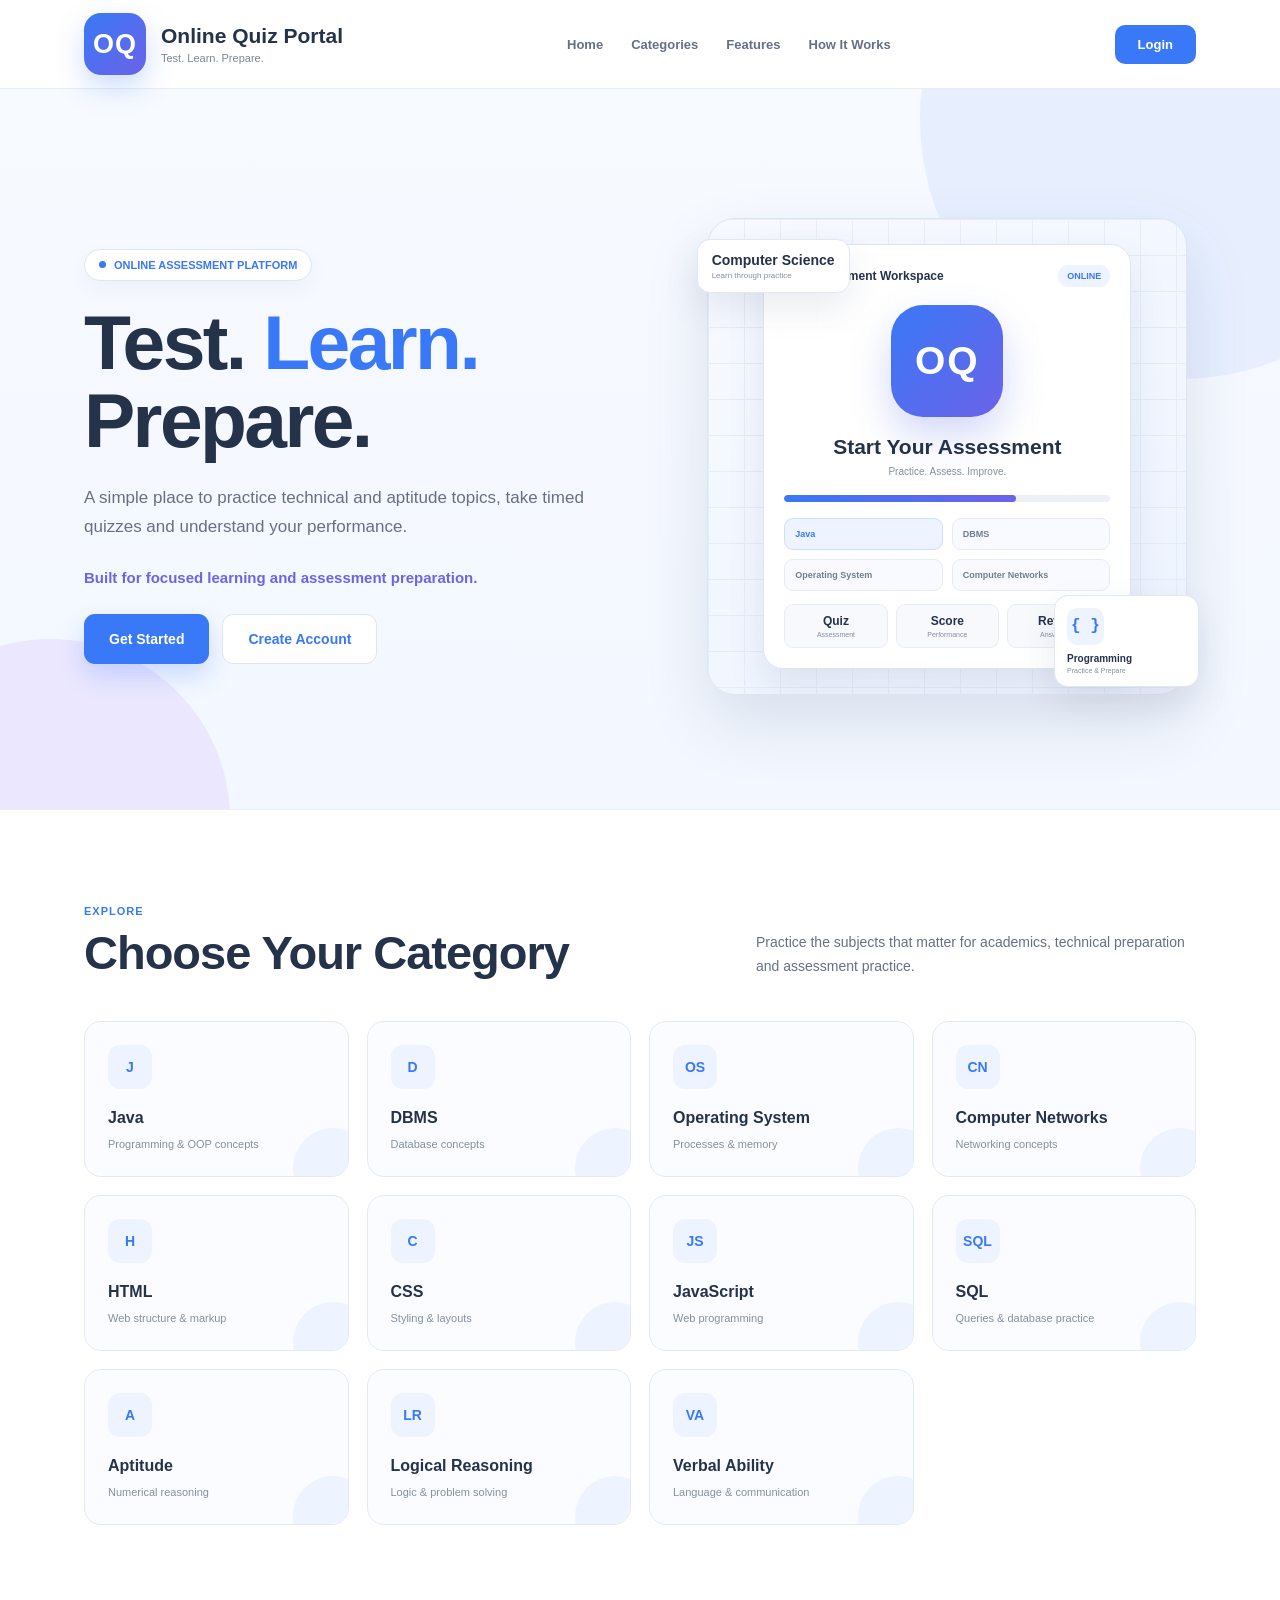
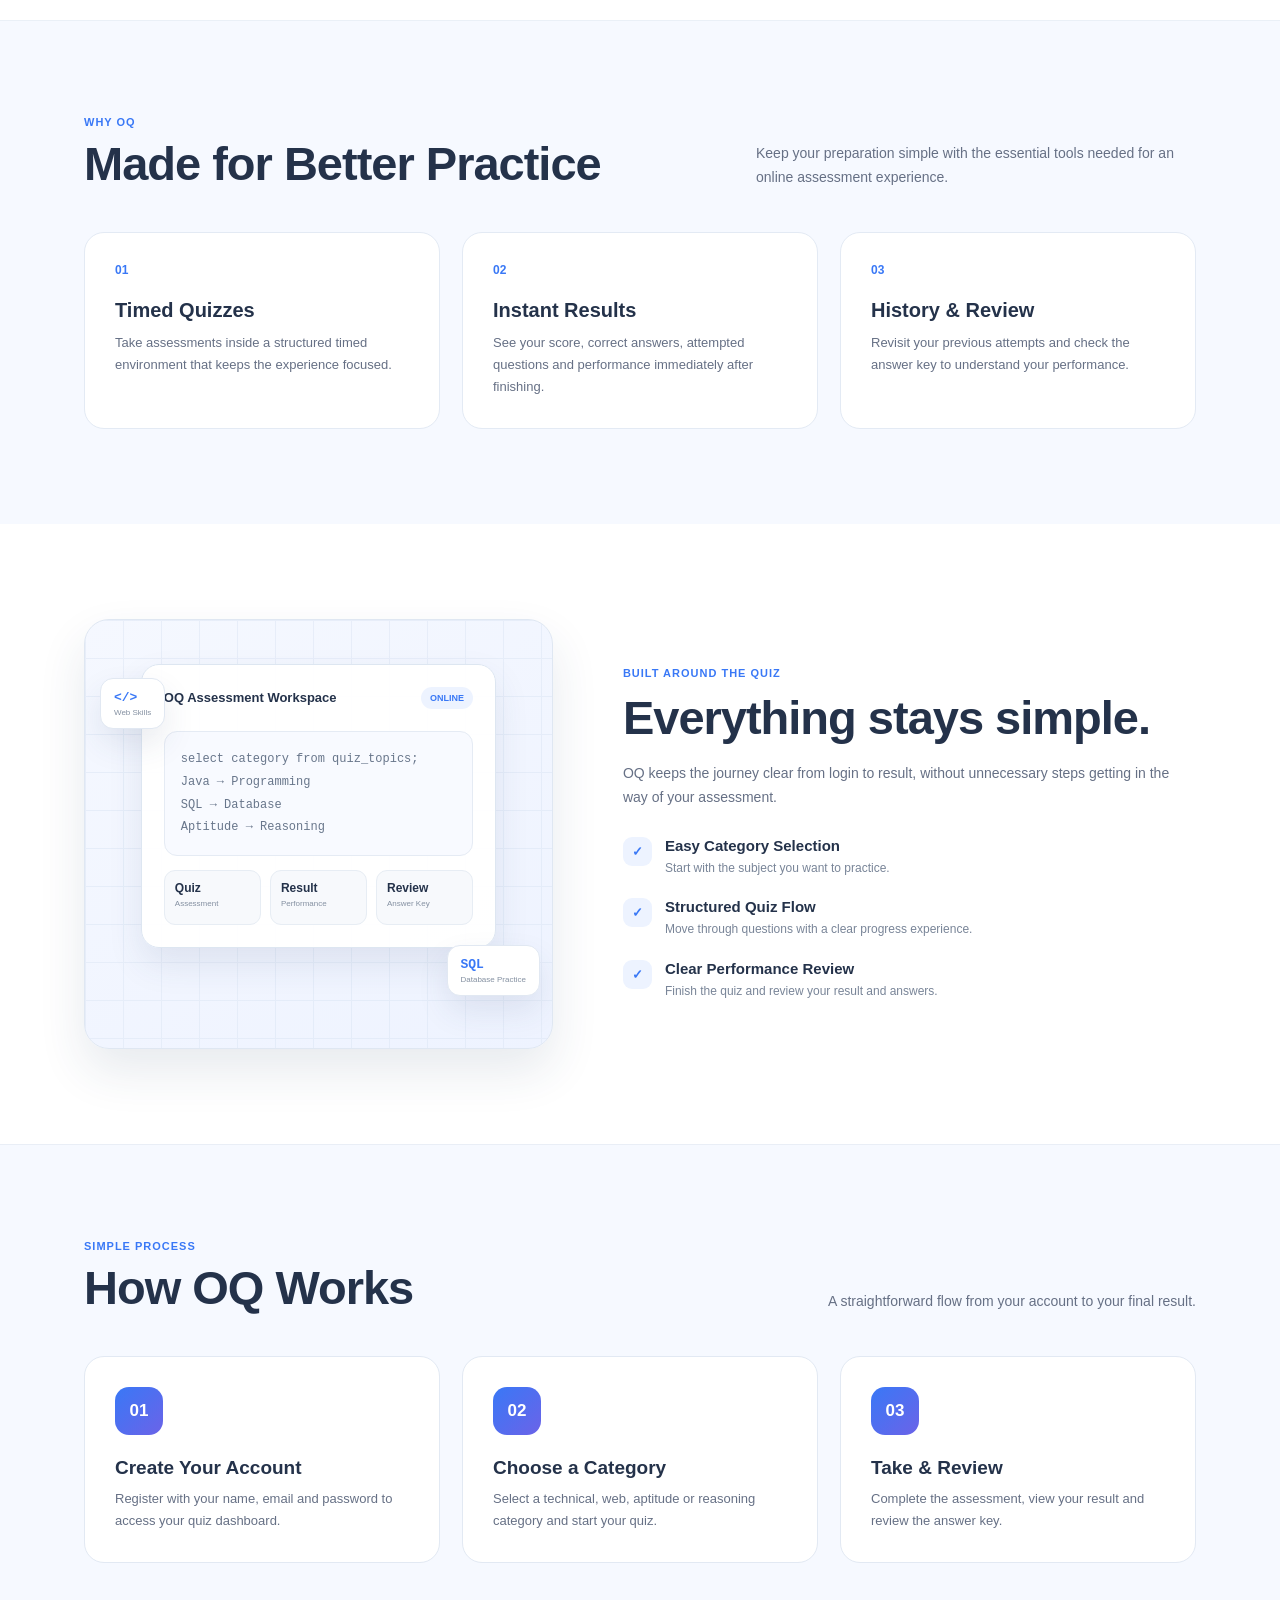
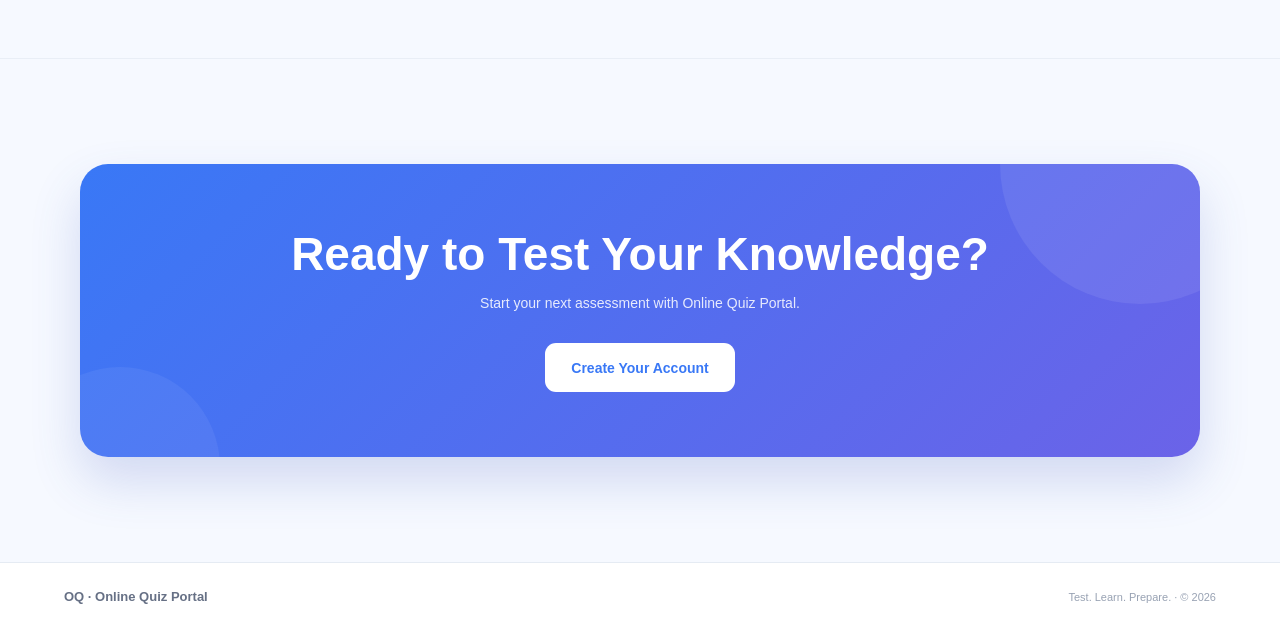
==== frontend/index.html @ 175f4c59 "Initial commit - Online Quiz Portal" ====
<!DOCTYPE html>
<html lang="en">

<head>

    <meta charset="UTF-8">

    <meta name="viewport"
          content="width=device-width, initial-scale=1.0">

    <title>Online Quiz Portal</title>

    <style>

        * {
            margin: 0;
            padding: 0;
            box-sizing: border-box;
        }

        html {
            scroll-behavior: smooth;
        }

        body {
            font-family: Arial, Helvetica, sans-serif;
            background: #f6f9ff;
            color: #24324a;
            overflow-x: hidden;
        }

        a {
            text-decoration: none;
        }


        /* =====================================
           HEADER
        ===================================== */

        header {
            position: sticky;
            top: 0;
            z-index: 1000;

            width: 100%;

            background: rgba(255, 255, 255, 0.94);

            border-bottom: 1px solid #e6edf5;

            backdrop-filter: blur(14px);
        }

        .header-inner {
            max-width: 1240px;

            margin: auto;

            min-height: 88px;

            padding: 0 5%;

            display: flex;
            align-items: center;
            justify-content: space-between;

            gap: 25px;
        }

        .brand {
            display: flex;
            align-items: center;

            gap: 15px;
        }

        /* BIGGER OQ LOGO */

        .logo {
            width: 62px;
            height: 62px;

            border-radius: 17px;

            display: flex;
            align-items: center;
            justify-content: center;

            background:
                linear-gradient(
                    135deg,
                    #3978f6,
                    #6b63e8
                );

            color: #ffffff;

            font-size: 27px;
            font-weight: 900;

            letter-spacing: 1px;

            box-shadow:
                0 12px 28px rgba(57, 120, 246, 0.25);
        }

        .brand-text h1 {
            font-size: 21px;
            font-weight: 800;

            color: #24324a;
        }

        .brand-text p {
            margin-top: 4px;

            font-size: 11px;

            color: #7c8797;
        }

        .nav {
            display: flex;
            align-items: center;

            gap: 28px;
        }

        .nav a {
            color: #667085;

            font-size: 13px;
            font-weight: 700;

            transition: 0.2s ease;
        }

        .nav a:hover {
            color: #3978f6;
        }

        .header-login {
            padding: 12px 23px;

            background: #3978f6;

            border-radius: 10px;

            color: white;

            font-size: 13px;
            font-weight: 700;

            transition: 0.25s ease;
        }

        .header-login:hover {
            transform: translateY(-2px);

            box-shadow:
                0 10px 22px rgba(57, 120, 246, 0.24);
        }


        /* =====================================
           HERO
        ===================================== */

        .hero-section {
            position: relative;

            min-height: 720px;

            overflow: hidden;

            background:
                linear-gradient(
                    180deg,
                    #f7faff 0%,
                    #f3f7ff 100%
                );
        }

        .hero-bg-circle {
            position: absolute;

            border-radius: 50%;

            pointer-events: none;
        }

        .circle-1 {
            width: 520px;
            height: 520px;

            top: -230px;
            right: -160px;

            background: #e7efff;
        }

        .circle-2 {
            width: 360px;
            height: 360px;

            bottom: -190px;
            left: -130px;

            background: #ebe7ff;
        }

        .hero {
            position: relative;

            max-width: 1240px;

            min-height: 720px;

            margin: auto;

            padding: 85px 5% 70px;

            display: grid;

            grid-template-columns: 1.05fr 0.95fr;

            align-items: center;

            gap: 65px;
        }

        .hero-content {
            animation: heroEnter 0.75s ease;
        }

        @keyframes heroEnter {

            from {
                opacity: 0;
                transform: translateY(20px);
            }

            to {
                opacity: 1;
                transform: translateY(0);
            }

        }

        .hero-badge {
            display: inline-flex;

            align-items: center;

            gap: 8px;

            padding: 9px 14px;

            background: white;

            border: 1px solid #dfe7f2;

            border-radius: 30px;

            color: #3978f6;

            font-size: 11px;
            font-weight: 800;

            box-shadow:
                0 8px 20px rgba(50, 78, 118, 0.05);

            margin-bottom: 22px;
        }

        .hero-badge-dot {
            width: 7px;
            height: 7px;

            border-radius: 50%;

            background: #3978f6;
        }

        .hero h2 {
            max-width: 670px;

            font-size: clamp(50px, 6vw, 78px);

            line-height: 1.02;

            letter-spacing: -2.6px;

            color: #24324a;

            margin-bottom: 23px;
        }

        .hero h2 span {
            color: #3978f6;
        }

        .hero-description {
            max-width: 600px;

            font-size: 17px;

            line-height: 1.75;

            color: #667085;

            margin-bottom: 27px;
        }

        .hero-tagline {
            font-size: 15px;

            font-weight: 800;

            color: #6b63e8;

            margin-bottom: 28px;
        }

        .hero-buttons {
            display: flex;

            align-items: center;

            gap: 13px;

            flex-wrap: wrap;
        }

        .primary-btn,
        .secondary-btn {

            min-height: 50px;

            padding: 0 25px;

            display: inline-flex;

            align-items: center;
            justify-content: center;

            border-radius: 11px;

            font-size: 14px;

            font-weight: 800;

            transition: 0.25s ease;
        }

        .primary-btn {

            background: #3978f6;

            color: white;

            box-shadow:
                0 12px 24px rgba(57, 120, 246, 0.22);
        }

        .primary-btn:hover {

            transform: translateY(-3px);

            box-shadow:
                0 16px 28px rgba(57, 120, 246, 0.26);
        }

        .secondary-btn {

            background: white;

            color: #3978f6;

            border: 1px solid #dce5f0;
        }

        .secondary-btn:hover {

            transform: translateY(-3px);

            border-color: #3978f6;
        }


        /* =====================================
           HERO OQ TECH VISUAL
        ===================================== */

        .hero-visual {

            position: relative;

            min-height: 520px;

            display: flex;

            align-items: center;

            justify-content: center;
        }

        .hero-tech-panel {

            position: relative;

            width: 480px;

            min-height: 420px;

            padding: 25px;

            border-radius: 28px;

            background:
                linear-gradient(
                    145deg,
                    #f7faff,
                    #edf3ff
                );

            border: 1px solid #dce5f1;

            box-shadow:
                0 28px 65px rgba(40, 67, 105, 0.13);

            overflow: hidden;

            animation: visualEnter 0.9s ease;
        }

        @keyframes visualEnter {

            from {
                opacity: 0;
                transform: translateY(16px) scale(0.97);
            }

            to {
                opacity: 1;
                transform: translateY(0) scale(1);
            }

        }

        .tech-grid {

            position: absolute;

            inset: 0;

            opacity: 0.55;

            background-image:
                linear-gradient(
                    #dbe5f4 1px,
                    transparent 1px
                ),
                linear-gradient(
                    90deg,
                    #dbe5f4 1px,
                    transparent 1px
                );

            background-size:
                36px 36px;
        }

        .tech-window {

            position: relative;

            z-index: 2;

            width: 86%;

            min-height: 370px;

            margin: 0 auto;

            padding: 20px;

            border-radius: 20px;

            background: rgba(255,255,255,0.97);

            border: 1px solid #dde6f0;

            box-shadow:
                0 18px 38px rgba(45, 70, 108, 0.10);
        }

        .tech-window-top {

            display: flex;

            align-items: center;

            justify-content: space-between;

            margin-bottom: 18px;
        }

        .window-name {

            font-size: 12px;

            font-weight: 800;

            color: #24324a;
        }

        .window-status {

            font-size: 9px;

            font-weight: 800;

            padding: 6px 9px;

            border-radius: 20px;

            background: #edf3ff;

            color: #3978f6;
        }

        .oq-center {

            width: 112px;
            height: 112px;

            margin: 18px auto 18px;

            border-radius: 32px;

            display: flex;

            align-items: center;
            justify-content: center;

            background:
                linear-gradient(
                    135deg,
                    #3978f6,
                    #6b63e8
                );

            color: white;

            font-size: 39px;

            font-weight: 900;

            letter-spacing: 2px;

            box-shadow:
                0 18px 38px rgba(74, 103, 226, 0.25);
        }

        .oq-heading {

            text-align: center;

            font-size: 21px;

            font-weight: 800;

            color: #24324a;

            margin-bottom: 7px;
        }

        .oq-subheading {

            text-align: center;

            font-size: 10px;

            color: #8490a1;

            margin-bottom: 18px;
        }

        .tech-progress {

            height: 7px;

            background: #edf1f6;

            border-radius: 10px;

            overflow: hidden;

            margin-bottom: 16px;
        }

        .tech-progress span {

            display: block;

            width: 71%;

            height: 100%;

            border-radius: 10px;

            background:
                linear-gradient(
                    90deg,
                    #3978f6,
                    #6b63e8
                );
        }

        .tech-options {

            display: grid;

            grid-template-columns:
                1fr 1fr;

            gap: 9px;
        }

        .tech-option {

            padding: 10px;

            background: #f8faff;

            border: 1px solid #e6ebf3;

            border-radius: 9px;

            font-size: 9px;

            color: #6f7d91;

            font-weight: 700;
        }

        .tech-option.active {

            color: #3978f6;

            background: #eef4ff;

            border-color: #ccdfff;
        }

        .tech-bottom {

            display: grid;

            grid-template-columns:
                repeat(3, 1fr);

            gap: 8px;

            margin-top: 13px;
        }

        .tech-stat {

            padding: 9px 7px;

            border-radius: 9px;

            background: #f7f9fc;

            border: 1px solid #e8edf4;

            text-align: center;
        }

        .tech-stat strong {

            display: block;

            font-size: 12px;

            color: #24324a;
        }

        .tech-stat span {

            display: block;

            margin-top: 3px;

            font-size: 7px;

            color: #8490a1;
        }

        .floating-badge {

            position: absolute;

            top: 42px;
            left: -2px;

            z-index: 5;

            padding: 12px 14px;

            background: white;

            border: 1px solid #e1e8f2;

            border-radius: 13px;

            box-shadow:
                0 15px 35px rgba(45, 70, 108, 0.10);

            animation: float 3.7s ease-in-out infinite;
        }

        .floating-badge strong {

            display: block;

            font-size: 14px;

            color: #24324a;
        }

        .floating-badge span {

            display: block;

            margin-top: 3px;

            font-size: 8px;

            color: #8490a1;
        }

        .floating-code {

            position: absolute;

            right: -3px;
            bottom: 30px;

            z-index: 5;

            width: 145px;

            padding: 12px;

            background: white;

            border: 1px solid #e1e8f2;

            border-radius: 14px;

            box-shadow:
                0 15px 35px rgba(45, 70, 108, 0.10);

            animation: float 4.1s ease-in-out infinite;
        }

        .floating-code .symbol {

            width: 37px;
            height: 37px;

            display: flex;

            align-items: center;
            justify-content: center;

            border-radius: 10px;

            background: #edf3ff;

            color: #3978f6;

            font-family:
                Consolas,
                monospace;

            font-size: 16px;

            font-weight: 900;

            margin-bottom: 8px;
        }

        .floating-code strong {

            display: block;

            font-size: 10px;

            color: #24324a;
        }

        .floating-code span {

            display: block;

            margin-top: 3px;

            font-size: 7px;

            color: #8490a1;
        }

        @keyframes float {

            0%, 100% {
                transform: translateY(0);
            }

            50% {
                transform: translateY(-8px);
            }

        }


        /* =====================================
           SECTION COMMON
        ===================================== */

        .section {

            max-width: 1240px;

            margin: auto;

            padding: 95px 5%;
        }

        .section-head {

            display: flex;

            align-items: end;
            justify-content: space-between;

            gap: 35px;

            margin-bottom: 42px;
        }

        .section-label {

            color: #3978f6;

            font-size: 11px;

            font-weight: 800;

            letter-spacing: 1px;

            margin-bottom: 10px;
        }

        .section-title {

            font-size: clamp(31px, 4vw, 47px);

            line-height: 1.1;

            letter-spacing: -1px;

            color: #24324a;
        }

        .section-text {

            max-width: 440px;

            font-size: 14px;

            line-height: 1.7;

            color: #667085;
        }


        /* =====================================
           CATEGORIES
        ===================================== */

        .categories-section {

            background: white;

            border-top: 1px solid #eaf0f7;

            border-bottom: 1px solid #eaf0f7;
        }

        .category-grid {

            display: grid;

            grid-template-columns:
                repeat(4, minmax(0, 1fr));

            gap: 18px;
        }

        .category-card {

            min-height: 155px;

            padding: 23px;

            background: #fbfcff;

            border: 1px solid #e4eaf3;

            border-radius: 17px;

            transition: 0.28s ease;

            position: relative;

            overflow: hidden;
        }

        .category-card::after {

            content: "";

            position: absolute;

            width: 80px;
            height: 80px;

            border-radius: 50%;

            right: -25px;
            bottom: -32px;

            background: #edf3ff;
        }

        .category-card:hover {

            transform: translateY(-6px);

            background: white;

            box-shadow:
                0 18px 36px rgba(45, 70, 108, 0.08);

            border-color: #dbe5f3;
        }

        .category-icon {

            width: 44px;
            height: 44px;

            border-radius: 12px;

            display: flex;

            align-items: center;
            justify-content: center;

            background: #edf3ff;

            color: #3978f6;

            font-size: 14px;

            font-weight: 900;

            margin-bottom: 18px;
        }

        .category-card h4 {

            position: relative;

            z-index: 2;

            font-size: 16px;

            line-height: 1.35;

            color: #24324a;
        }

        .category-card p {

            position: relative;

            z-index: 2;

            margin-top: 8px;

            font-size: 11px;

            line-height: 1.5;

            color: #8490a1;
        }


        /* =====================================
           FEATURES
        ===================================== */

        .features-section {

            background: #f6f9ff;
        }

        .feature-grid {

            display: grid;

            grid-template-columns:
                repeat(3, 1fr);

            gap: 22px;
        }

        .feature-card {

            padding: 30px;

            background: white;

            border: 1px solid #e3eaf4;

            border-radius: 20px;

            transition: 0.28s ease;
        }

        .feature-card:hover {

            transform: translateY(-5px);

            box-shadow:
                0 18px 35px rgba(45, 70, 108, 0.08);
        }

        .feature-number {

            font-size: 12px;

            font-weight: 900;

            color: #3978f6;

            margin-bottom: 22px;
        }

        .feature-card h4 {

            font-size: 20px;

            margin-bottom: 10px;

            color: #24324a;
        }

        .feature-card p {

            font-size: 13px;

            line-height: 1.7;

            color: #667085;
        }


        /* =====================================
           TECH EXPERIENCE
        ===================================== */

        .experience-section {

            background: white;
        }

        .experience {

            display: grid;

            grid-template-columns: 0.9fr 1.1fr;

            align-items: center;

            gap: 70px;
        }

        .system-visual {

            position: relative;

            width: 100%;

            height: 430px;

            padding: 22px;

            border-radius: 25px;

            background:
                linear-gradient(
                    145deg,
                    #f5f8ff,
                    #eef3ff
                );

            border: 1px solid #dfe7f2;

            box-shadow:
                0 22px 48px rgba(40, 66, 104, 0.11);

            overflow: hidden;
        }

        .grid-lines {

            position: absolute;

            inset: 0;

            opacity: 0.55;

            background-image:
                linear-gradient(
                    #dce6f5 1px,
                    transparent 1px
                ),
                linear-gradient(
                    90deg,
                    #dce6f5 1px,
                    transparent 1px
                );

            background-size: 38px 38px;
        }

        .system-window {

            position: relative;

            width: 84%;

            margin: 22px auto;

            background: rgba(255,255,255,0.97);

            border: 1px solid #dde6f1;

            border-radius: 18px;

            padding: 22px;

            box-shadow:
                0 16px 35px rgba(45, 70, 108, 0.10);

            z-index: 2;
        }

        .system-window-title {

            display: flex;

            align-items: center;

            justify-content: space-between;

            margin-bottom: 22px;
        }

        .system-window-title strong {

            font-size: 13px;

            color: #24324a;
        }

        .system-online {

            font-size: 9px;

            font-weight: 800;

            color: #3978f6;

            background: #edf3ff;

            padding: 6px 9px;

            border-radius: 20px;
        }

        .system-code-card {

            padding: 16px;

            border-radius: 13px;

            background: #f8faff;

            border: 1px solid #e5ebf4;

            font-family:
                Consolas,
                "Courier New",
                monospace;

            color: #68768b;

            font-size: 12px;

            line-height: 1.9;
        }

        .system-bars {

            display: grid;

            grid-template-columns:
                repeat(3, 1fr);

            gap: 9px;

            margin-top: 14px;
        }

        .system-bar {

            height: 55px;

            border-radius: 11px;

            background: #f7f9fc;

            border: 1px solid #e7edf4;

            padding: 10px;
        }

        .system-bar strong {

            display: block;

            font-size: 12px;

            color: #24324a;
        }

        .system-bar span {

            display: block;

            margin-top: 4px;

            font-size: 8px;

            color: #8490a1;
        }

        .tech-float {

            position: absolute;

            z-index: 4;

            background: white;

            border: 1px solid #e1e8f2;

            border-radius: 13px;

            padding: 11px 13px;

            box-shadow:
                0 15px 32px rgba(45, 70, 108, 0.10);
        }

        .tech-float-one {

            left: 15px;

            top: 58px;

            animation: float 3.6s ease-in-out infinite;
        }

        .tech-float-two {

            right: 12px;

            bottom: 52px;

            animation: float 4.2s ease-in-out infinite;
        }

        .tech-float strong {

            display: block;

            font-family:
                Consolas,
                monospace;

            font-size: 13px;

            color: #3978f6;
        }

        .tech-float span {

            display: block;

            margin-top: 3px;

            font-size: 8px;

            color: #8490a1;
        }

        .experience-content .section-label {

            margin-bottom: 13px;
        }

        .experience-list {

            margin-top: 28px;

            display: flex;

            flex-direction: column;

            gap: 20px;
        }

        .experience-item {

            display: flex;

            align-items: flex-start;

            gap: 13px;
        }

        .check {

            width: 29px;
            height: 29px;

            flex-shrink: 0;

            border-radius: 9px;

            background: #edf3ff;

            color: #3978f6;

            display: flex;

            align-items: center;
            justify-content: center;

            font-size: 13px;

            font-weight: 900;
        }

        .experience-item h4 {

            font-size: 15px;

            margin-bottom: 5px;

            color: #24324a;
        }

        .experience-item p {

            font-size: 12px;

            line-height: 1.6;

            color: #798598;
        }


        /* =====================================
           HOW IT WORKS
        ===================================== */

        .steps-section {

            background: #f6f9ff;

            border-top: 1px solid #e9eef6;

            border-bottom: 1px solid #e9eef6;
        }

        .steps {

            display: grid;

            grid-template-columns:
                repeat(3, 1fr);

            gap: 22px;
        }

        .step-card {

            position: relative;

            background: white;

            border: 1px solid #e2e9f3;

            border-radius: 20px;

            padding: 30px;

            z-index: 2;

            transition: 0.25s ease;
        }

        .step-card:hover {

            transform: translateY(-5px);

            box-shadow:
                0 18px 32px rgba(45, 70, 108, 0.08);
        }

        .step-number {

            width: 48px;
            height: 48px;

            border-radius: 14px;

            background:
                linear-gradient(
                    135deg,
                    #3978f6,
                    #6b63e8
                );

            color: white;

            display: flex;

            align-items: center;
            justify-content: center;

            font-size: 17px;

            font-weight: 900;

            margin-bottom: 22px;
        }

        .step-card h4 {

            font-size: 19px;

            margin-bottom: 9px;
        }

        .step-card p {

            font-size: 13px;

            line-height: 1.7;

            color: #667085;
        }


        /* =====================================
           CTA
        ===================================== */

        .cta-section {

            padding: 105px 5%;
        }

        .cta {

            max-width: 1120px;

            margin: auto;

            padding: 65px 55px;

            border-radius: 28px;

            background:
                linear-gradient(
                    135deg,
                    #3978f6,
                    #6b63e8
                );

            color: white;

            position: relative;

            overflow: hidden;

            box-shadow:
                0 24px 50px rgba(65, 91, 190, 0.20);
        }

        .cta::before {

            content: "";

            position: absolute;

            width: 280px;
            height: 280px;

            border-radius: 50%;

            background: rgba(255,255,255,0.08);

            top: -140px;
            right: -80px;
        }

        .cta::after {

            content: "";

            position: absolute;

            width: 200px;
            height: 200px;

            border-radius: 50%;

            background: rgba(255,255,255,0.06);

            bottom: -110px;
            left: -60px;
        }

        .cta-content {

            position: relative;

            z-index: 2;

            text-align: center;
        }

        .cta h3 {

            font-size: clamp(31px, 4vw, 46px);

            line-height: 1.1;

            margin-bottom: 13px;
        }

        .cta p {

            max-width: 570px;

            margin: 0 auto 27px;

            font-size: 14px;

            line-height: 1.7;

            color: rgba(255,255,255,0.86);
        }

        .cta-button {

            display: inline-flex;

            align-items: center;
            justify-content: center;

            min-height: 49px;

            padding: 0 26px;

            border-radius: 11px;

            background: white;

            color: #3978f6;

            font-size: 14px;

            font-weight: 800;

            transition: 0.25s ease;
        }

        .cta-button:hover {

            transform: translateY(-3px);

            box-shadow:
                0 12px 25px rgba(0,0,0,0.12);
        }


        /* =====================================
           FOOTER
        ===================================== */

        footer {

            background: white;

            border-top: 1px solid #e5ebf3;

            padding: 26px 5%;
        }

        .footer-inner {

            max-width: 1240px;

            margin: auto;

            display: flex;

            align-items: center;

            justify-content: space-between;

            gap: 20px;
        }

        .footer-brand {

            font-size: 13px;

            font-weight: 800;

            color: #667085;
        }

        .footer-note {

            font-size: 11px;

            color: #98a2b3;
        }


        /* =====================================
           TABLET
        ===================================== */

        @media (max-width: 1000px) {

            .nav {
                gap: 17px;
            }

            .hero {

                grid-template-columns: 1fr;

                text-align: center;

                gap: 35px;

                padding-top: 65px;
            }

            .hero h2,
            .hero-description {

                margin-left: auto;
                margin-right: auto;
            }

            .hero-buttons {

                justify-content: center;
            }

            .hero-visual {

                min-height: 480px;
            }

            .category-grid {

                grid-template-columns:
                    repeat(3, 1fr);
            }

            .experience {

                grid-template-columns: 1fr;

                gap: 50px;
            }

            .experience-content {

                text-align: center;
            }

            .experience-list {

                max-width: 650px;

                margin-left: auto;
                margin-right: auto;

                text-align: left;
            }

            .steps {

                grid-template-columns: 1fr;
            }

        }


        /* =====================================
           MOBILE
        ===================================== */

        @media (max-width: 700px) {

            .header-inner {

                min-height: 72px;

                padding: 0 17px;
            }

            .nav {
                display: none;
            }

            .brand {

                gap: 10px;
            }

            .logo {

                width: 50px;
                height: 50px;

                border-radius: 14px;

                font-size: 22px;
            }

            .brand-text h1 {

                font-size: 15px;
            }

            .brand-text p {

                font-size: 8px;
            }

            .header-login {

                padding: 9px 14px;

                font-size: 11px;
            }

            .hero-section {

                min-height: auto;
            }

            .hero {

                min-height: auto;

                padding: 45px 17px 35px;

                gap: 26px;
            }

            .hero h2 {

                font-size: 43px;

                letter-spacing: -1.5px;
            }

            .hero-description {

                font-size: 14px;

                line-height: 1.65;
            }

            .hero-tagline {

                font-size: 12px;

                margin-bottom: 22px;
            }

            .hero-buttons {

                flex-direction: column;

                width: 100%;
            }

            .primary-btn,
            .secondary-btn {

                width: 100%;
            }

            .hero-visual {

                min-height: 380px;
            }

            .hero-tech-panel {

                width: 100%;

                max-width: 350px;

                min-height: 350px;

                padding: 14px;

                border-radius: 22px;
            }

            .tech-window {

                width: 92%;

                min-height: 310px;

                padding: 15px;

            }

            .oq-center {

                width: 85px;
                height: 85px;

                border-radius: 24px;

                font-size: 29px;

                margin: 14px auto 14px;
            }

            .oq-heading {

                font-size: 18px;
            }

            .oq-subheading {

                font-size: 8px;

                margin-bottom: 14px;
            }

            .tech-option {

                font-size: 8px;

                padding: 8px;
            }

            .tech-stat {

                padding: 8px 5px;
            }

            .tech-stat strong {

                font-size: 10px;
            }

            .tech-stat span {

                font-size: 6px;
            }

            .floating-badge {

                top: 10px;

                left: -2px;

                padding: 9px 10px;
            }

            .floating-badge strong {

                font-size: 11px;
            }

            .floating-badge span {

                font-size: 7px;
            }

            .floating-code {

                right: -2px;

                bottom: 12px;

                width: 108px;

                padding: 9px;
            }

            .floating-code .symbol {

                width: 30px;
                height: 30px;

                font-size: 13px;

                margin-bottom: 6px;
            }

            .floating-code strong {

                font-size: 8px;
            }

            .floating-code span {

                font-size: 6px;
            }

            .section {

                padding: 70px 17px;
            }

            .section-head {

                display: block;

                margin-bottom: 30px;
            }

            .section-text {

                margin-top: 15px;

                max-width: none;
            }

            .category-grid {

                grid-template-columns:
                    repeat(2, 1fr);

                gap: 11px;
            }

            .category-card {

                min-height: 135px;

                padding: 17px;
            }

            .category-icon {

                width: 39px;
                height: 39px;

                margin-bottom: 14px;
            }

            .category-card h4 {

                font-size: 13px;
            }

            .category-card p {

                font-size: 9px;
            }

            .feature-grid {

                grid-template-columns: 1fr;
            }

            .feature-card {

                padding: 23px;
            }

            .system-visual {

                height: 345px;

                padding: 14px;
            }

            .system-window {

                width: 92%;

                margin: 17px auto;

                padding: 15px;
            }

            .system-window-title strong {

                font-size: 11px;
            }

            .system-code-card {

                font-size: 9px;

                line-height: 1.75;

                padding: 12px;
            }

            .system-bars {

                gap: 6px;
            }

            .system-bar {

                height: 48px;

                padding: 7px;
            }

            .system-bar strong {

                font-size: 9px;
            }

            .system-bar span {

                font-size: 7px;
            }

            .tech-float-one {

                left: 4px;

                top: 35px;
            }

            .tech-float-two {

                right: 2px;

                bottom: 27px;
            }

            .tech-float {

                padding: 8px 10px;
            }

            .tech-float strong {

                font-size: 10px;
            }

            .tech-float span {

                font-size: 7px;
            }

            .steps {

                gap: 14px;
            }

            .step-card {

                padding: 23px;
            }

            .cta-section {

                padding: 70px 17px;
            }

            .cta {

                padding: 46px 22px;

                border-radius: 22px;
            }

            footer {

                padding: 22px 17px;
            }

            .footer-inner {

                flex-direction: column;

                text-align: center;
            }

        }

    </style>

</head>


<body>


    <!-- =====================================
         HEADER
    ====================================== -->

    <header>

        <div class="header-inner">

            <a href="#home"
               class="brand">

                <div class="logo">
                    OQ
                </div>

                <div class="brand-text">

                    <h1>
                        Online Quiz Portal
                    </h1>

                    <p>
                        Test. Learn. Prepare.
                    </p>

                </div>

            </a>


            <nav class="nav">

                <a href="#home">
                    Home
                </a>

                <a href="#categories">
                    Categories
                </a>

                <a href="#features">
                    Features
                </a>

                <a href="#how-it-works">
                    How It Works
                </a>

            </nav>


            <a href="login.html"
               class="header-login">
                Login
            </a>

        </div>

    </header>



    <!-- =====================================
         HERO
    ====================================== -->

    <section class="hero-section"
             id="home">

        <div class="hero-bg-circle circle-1"></div>

        <div class="hero-bg-circle circle-2"></div>


        <div class="hero">

            <div class="hero-content">

                <div class="hero-badge">

                    <span class="hero-badge-dot"></span>

                    ONLINE ASSESSMENT PLATFORM

                </div>


                <h2>

                    Test.
                    <span>Learn.</span>
                    Prepare.

                </h2>


                <p class="hero-description">

                    A simple place to practice technical and
                    aptitude topics, take timed quizzes and
                    understand your performance.

                </p>


                <p class="hero-tagline">

                    Built for focused learning and assessment preparation.

                </p>


                <div class="hero-buttons">

                    <a href="login.html"
                       class="primary-btn">

                        Get Started

                    </a>


                    <a href="register.html"
                       class="secondary-btn">

                        Create Account

                    </a>

                </div>

            </div>



            <!-- =================================
                 NEW OQ TECH VISUAL
            ================================== -->

            <div class="hero-visual">


                <div class="floating-badge">

                    <strong>
                        Computer Science
                    </strong>

                    <span>
                        Learn through practice
                    </span>

                </div>


                <div class="hero-tech-panel">

                    <div class="tech-grid"></div>


                    <div class="tech-window">


                        <div class="tech-window-top">

                            <div class="window-name">
                                OQ Assessment Workspace
                            </div>

                            <div class="window-status">
                                ONLINE
                            </div>

                        </div>


                        <div class="oq-center">
                            OQ
                        </div>


                        <div class="oq-heading">
                            Start Your Assessment
                        </div>


                        <div class="oq-subheading">
                            Practice. Assess. Improve.
                        </div>


                        <div class="tech-progress">
                            <span></span>
                        </div>


                        <div class="tech-options">

                            <div class="tech-option active">
                                Java
                            </div>

                            <div class="tech-option">
                                DBMS
                            </div>

                            <div class="tech-option">
                                Operating System
                            </div>

                            <div class="tech-option">
                                Computer Networks
                            </div>

                        </div>


                        <div class="tech-bottom">

                            <div class="tech-stat">

                                <strong>
                                    Quiz
                                </strong>

                                <span>
                                    Assessment
                                </span>

                            </div>


                            <div class="tech-stat">

                                <strong>
                                    Score
                                </strong>

                                <span>
                                    Performance
                                </span>

                            </div>


                            <div class="tech-stat">

                                <strong>
                                    Review
                                </strong>

                                <span>
                                    Answer Key
                                </span>

                            </div>

                        </div>

                    </div>


                </div>


                <div class="floating-code">

                    <div class="symbol">
                        { }
                    </div>

                    <strong>
                        Programming
                    </strong>

                    <span>
                        Practice & Prepare
                    </span>

                </div>


            </div>

        </div>

    </section>



    <!-- =====================================
         CATEGORIES
    ====================================== -->

    <section class="categories-section"
             id="categories">

        <div class="section">


            <div class="section-head">

                <div>

                    <div class="section-label">
                        EXPLORE
                    </div>

                    <h3 class="section-title">
                        Choose Your Category
                    </h3>

                </div>


                <p class="section-text">

                    Practice the subjects that matter for
                    academics, technical preparation and
                    assessment practice.

                </p>

            </div>


            <div class="category-grid">


                <div class="category-card">

                    <div class="category-icon">
                        J
                    </div>

                    <h4>
                        Java
                    </h4>

                    <p>
                        Programming & OOP concepts
                    </p>

                </div>


                <div class="category-card">

                    <div class="category-icon">
                        D
                    </div>

                    <h4>
                        DBMS
                    </h4>

                    <p>
                        Database concepts
                    </p>

                </div>


                <div class="category-card">

                    <div class="category-icon">
                        OS
                    </div>

                    <h4>
                        Operating System
                    </h4>

                    <p>
                        Processes & memory
                    </p>

                </div>


                <div class="category-card">

                    <div class="category-icon">
                        CN
                    </div>

                    <h4>
                        Computer Networks
                    </h4>

                    <p>
                        Networking concepts
                    </p>

                </div>


                <div class="category-card">

                    <div class="category-icon">
                        H
                    </div>

                    <h4>
                        HTML
                    </h4>

                    <p>
                        Web structure & markup
                    </p>

                </div>


                <div class="category-card">

                    <div class="category-icon">
                        C
                    </div>

                    <h4>
                        CSS
                    </h4>

                    <p>
                        Styling & layouts
                    </p>

                </div>


                <div class="category-card">

                    <div class="category-icon">
                        JS
                    </div>

                    <h4>
                        JavaScript
                    </h4>

                    <p>
                        Web programming
                    </p>

                </div>


                <div class="category-card">

                    <div class="category-icon">
                        SQL
                    </div>

                    <h4>
                        SQL
                    </h4>

                    <p>
                        Queries & database practice
                    </p>

                </div>


                <div class="category-card">

                    <div class="category-icon">
                        A
                    </div>

                    <h4>
                        Aptitude
                    </h4>

                    <p>
                        Numerical reasoning
                    </p>

                </div>


                <div class="category-card">

                    <div class="category-icon">
                        LR
                    </div>

                    <h4>
                        Logical Reasoning
                    </h4>

                    <p>
                        Logic & problem solving
                    </p>

                </div>


                <div class="category-card">

                    <div class="category-icon">
                        VA
                    </div>

                    <h4>
                        Verbal Ability
                    </h4>

                    <p>
                        Language & communication
                    </p>

                </div>


            </div>

        </div>

    </section>



    <!-- =====================================
         FEATURES
    ====================================== -->

    <section class="features-section"
             id="features">

        <div class="section">


            <div class="section-head">

                <div>

                    <div class="section-label">
                        WHY OQ
                    </div>

                    <h3 class="section-title">
                        Made for Better Practice
                    </h3>

                </div>


                <p class="section-text">

                    Keep your preparation simple with the
                    essential tools needed for an online
                    assessment experience.

                </p>

            </div>


            <div class="feature-grid">


                <div class="feature-card">

                    <div class="feature-number">
                        01
                    </div>

                    <h4>
                        Timed Quizzes
                    </h4>

                    <p>

                        Take assessments inside a structured
                        timed environment that keeps the
                        experience focused.

                    </p>

                </div>


                <div class="feature-card">

                    <div class="feature-number">
                        02
                    </div>

                    <h4>
                        Instant Results
                    </h4>

                    <p>

                        See your score, correct answers,
                        attempted questions and performance
                        immediately after finishing.

                    </p>

                </div>


                <div class="feature-card">

                    <div class="feature-number">
                        03
                    </div>

                    <h4>
                        History & Review
                    </h4>

                    <p>

                        Revisit your previous attempts and
                        check the answer key to understand
                        your performance.

                    </p>

                </div>

            </div>

        </div>

    </section>



    <!-- =====================================
         TECH EXPERIENCE
    ====================================== -->

    <section class="experience-section">

        <div class="section">


            <div class="experience">


                <div class="system-visual">


                    <div class="grid-lines"></div>


                    <div class="tech-float tech-float-one">

                        <strong>
                            &lt;/&gt;
                        </strong>

                        <span>
                            Web Skills
                        </span>

                    </div>


                    <div class="tech-float tech-float-two">

                        <strong>
                            SQL
                        </strong>

                        <span>
                            Database Practice
                        </span>

                    </div>


                    <div class="system-window">


                        <div class="system-window-title">

                            <strong>
                                OQ Assessment Workspace
                            </strong>

                            <span class="system-online">
                                ONLINE
                            </span>

                        </div>


                        <div class="system-code-card">

                            <div>
                                <span class="code-keyword">
                                    select
                                </span>
                                category
                                <span class="code-keyword">
                                    from
                                </span>
                                quiz_topics;
                            </div>

                            <div>
                                <span class="code-blue">
                                    Java
                                </span>
                                →
                                <span class="code-dark">
                                    Programming
                                </span>
                            </div>

                            <div>
                                <span class="code-blue">
                                    SQL
                                </span>
                                →
                                <span class="code-dark">
                                    Database
                                </span>
                            </div>

                            <div>
                                <span class="code-blue">
                                    Aptitude
                                </span>
                                →
                                <span class="code-dark">
                                    Reasoning
                                </span>
                            </div>

                        </div>


                        <div class="system-bars">


                            <div class="system-bar">

                                <strong>
                                    Quiz
                                </strong>

                                <span>
                                    Assessment
                                </span>

                            </div>


                            <div class="system-bar">

                                <strong>
                                    Result
                                </strong>

                                <span>
                                    Performance
                                </span>

                            </div>


                            <div class="system-bar">

                                <strong>
                                    Review
                                </strong>

                                <span>
                                    Answer Key
                                </span>

                            </div>


                        </div>

                    </div>

                </div>



                <div class="experience-content">


                    <div class="section-label">
                        BUILT AROUND THE QUIZ
                    </div>


                    <h3 class="section-title">
                        Everything stays simple.
                    </h3>


                    <p class="section-text"
                       style="margin-top:18px;max-width:560px;">

                        OQ keeps the journey clear from login
                        to result, without unnecessary steps
                        getting in the way of your assessment.

                    </p>


                    <div class="experience-list">


                        <div class="experience-item">

                            <div class="check">
                                ✓
                            </div>

                            <div>

                                <h4>
                                    Easy Category Selection
                                </h4>

                                <p>
                                    Start with the subject you want
                                    to practice.
                                </p>

                            </div>

                        </div>


                        <div class="experience-item">

                            <div class="check">
                                ✓
                            </div>

                            <div>

                                <h4>
                                    Structured Quiz Flow
                                </h4>

                                <p>
                                    Move through questions with a
                                    clear progress experience.
                                </p>

                            </div>

                        </div>


                        <div class="experience-item">

                            <div class="check">
                                ✓
                            </div>

                            <div>

                                <h4>
                                    Clear Performance Review
                                </h4>

                                <p>
                                    Finish the quiz and review your
                                    result and answers.
                                </p>

                            </div>

                        </div>


                    </div>

                </div>

            </div>

        </div>

    </section>



    <!-- =====================================
         HOW IT WORKS
    ====================================== -->

    <section class="steps-section"
             id="how-it-works">

        <div class="section">


            <div class="section-head">

                <div>

                    <div class="section-label">
                        SIMPLE PROCESS
                    </div>

                    <h3 class="section-title">
                        How OQ Works
                    </h3>

                </div>


                <p class="section-text">

                    A straightforward flow from your account
                    to your final result.

                </p>

            </div>


            <div class="steps">


                <div class="step-card">

                    <div class="step-number">
                        01
                    </div>

                    <h4>
                        Create Your Account
                    </h4>

                    <p>

                        Register with your name, email and
                        password to access your quiz dashboard.

                    </p>

                </div>


                <div class="step-card">

                    <div class="step-number">
                        02
                    </div>

                    <h4>
                        Choose a Category
                    </h4>

                    <p>

                        Select a technical, web, aptitude or
                        reasoning category and start your quiz.

                    </p>

                </div>


                <div class="step-card">

                    <div class="step-number">
                        03
                    </div>

                    <h4>
                        Take & Review
                    </h4>

                    <p>

                        Complete the assessment, view your
                        result and review the answer key.

                    </p>

                </div>


            </div>

        </div>

    </section>



    <!-- =====================================
         CTA
    ====================================== -->

    <section class="cta-section">

        <div class="cta">


            <div class="cta-content">


                <h3>
                    Ready to Test Your Knowledge?
                </h3>


                <p>
                    Start your next assessment with
                    Online Quiz Portal.
                </p>


                <a href="register.html"
                   class="cta-button">

                    Create Your Account

                </a>


            </div>


        </div>

    </section>



    <!-- =====================================
         FOOTER
    ====================================== -->

    <footer>

        <div class="footer-inner">

            <div class="footer-brand">
                OQ · Online Quiz Portal
            </div>

            <div class="footer-note">
                Test. Learn. Prepare. · © 2026
            </div>

        </div>

    </footer>



</body>

</html>
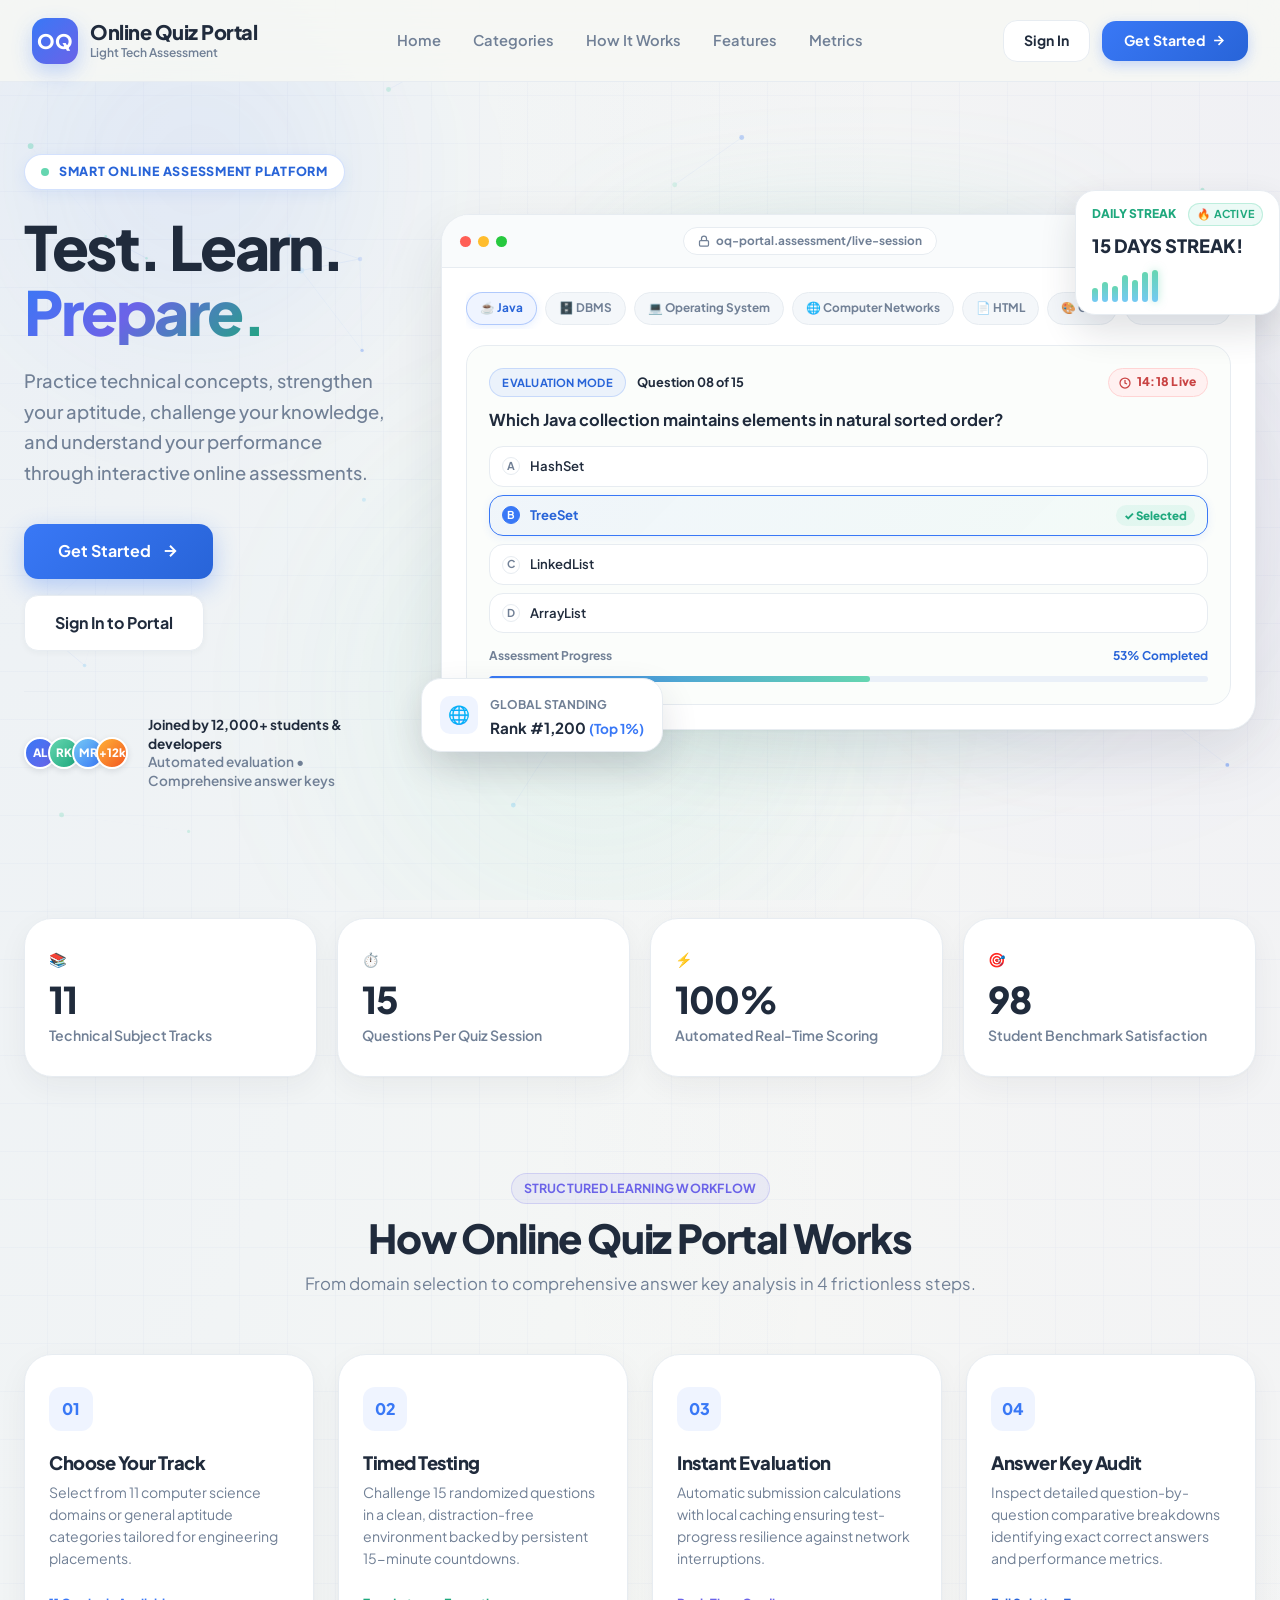
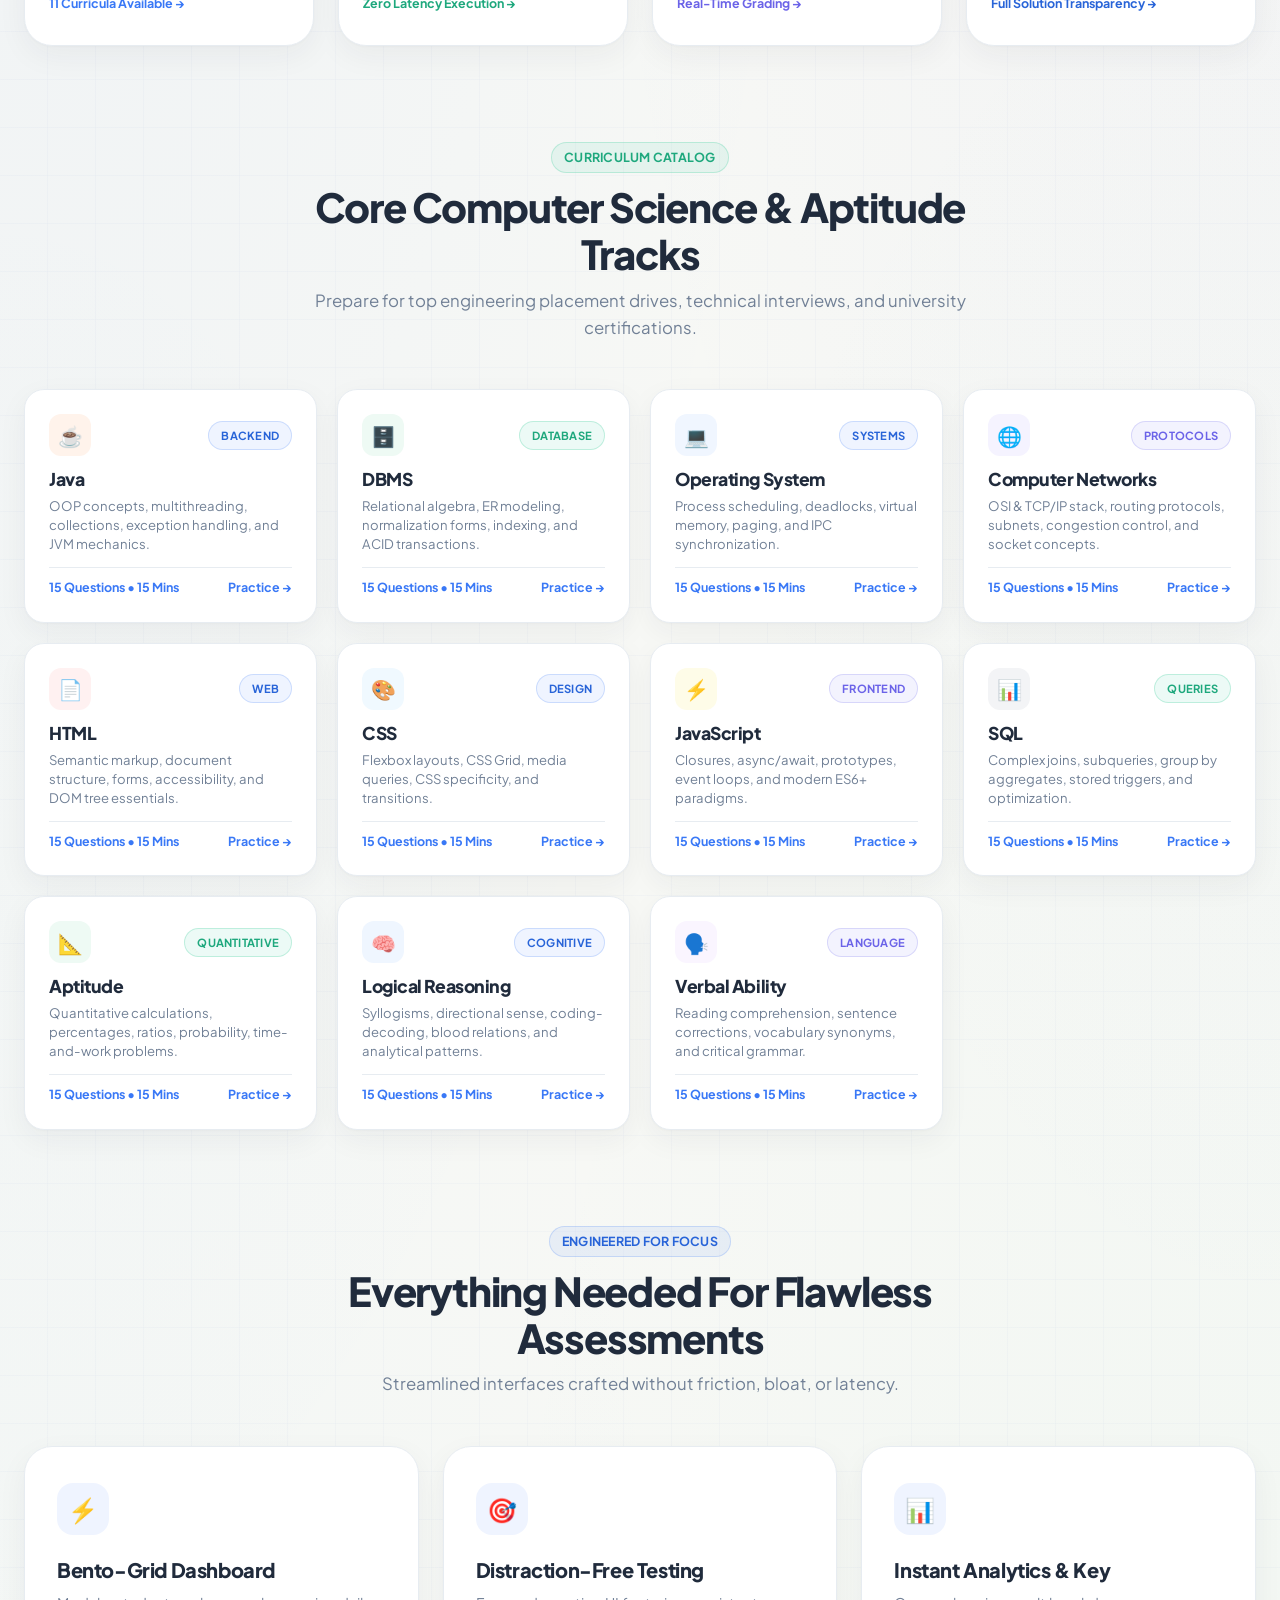
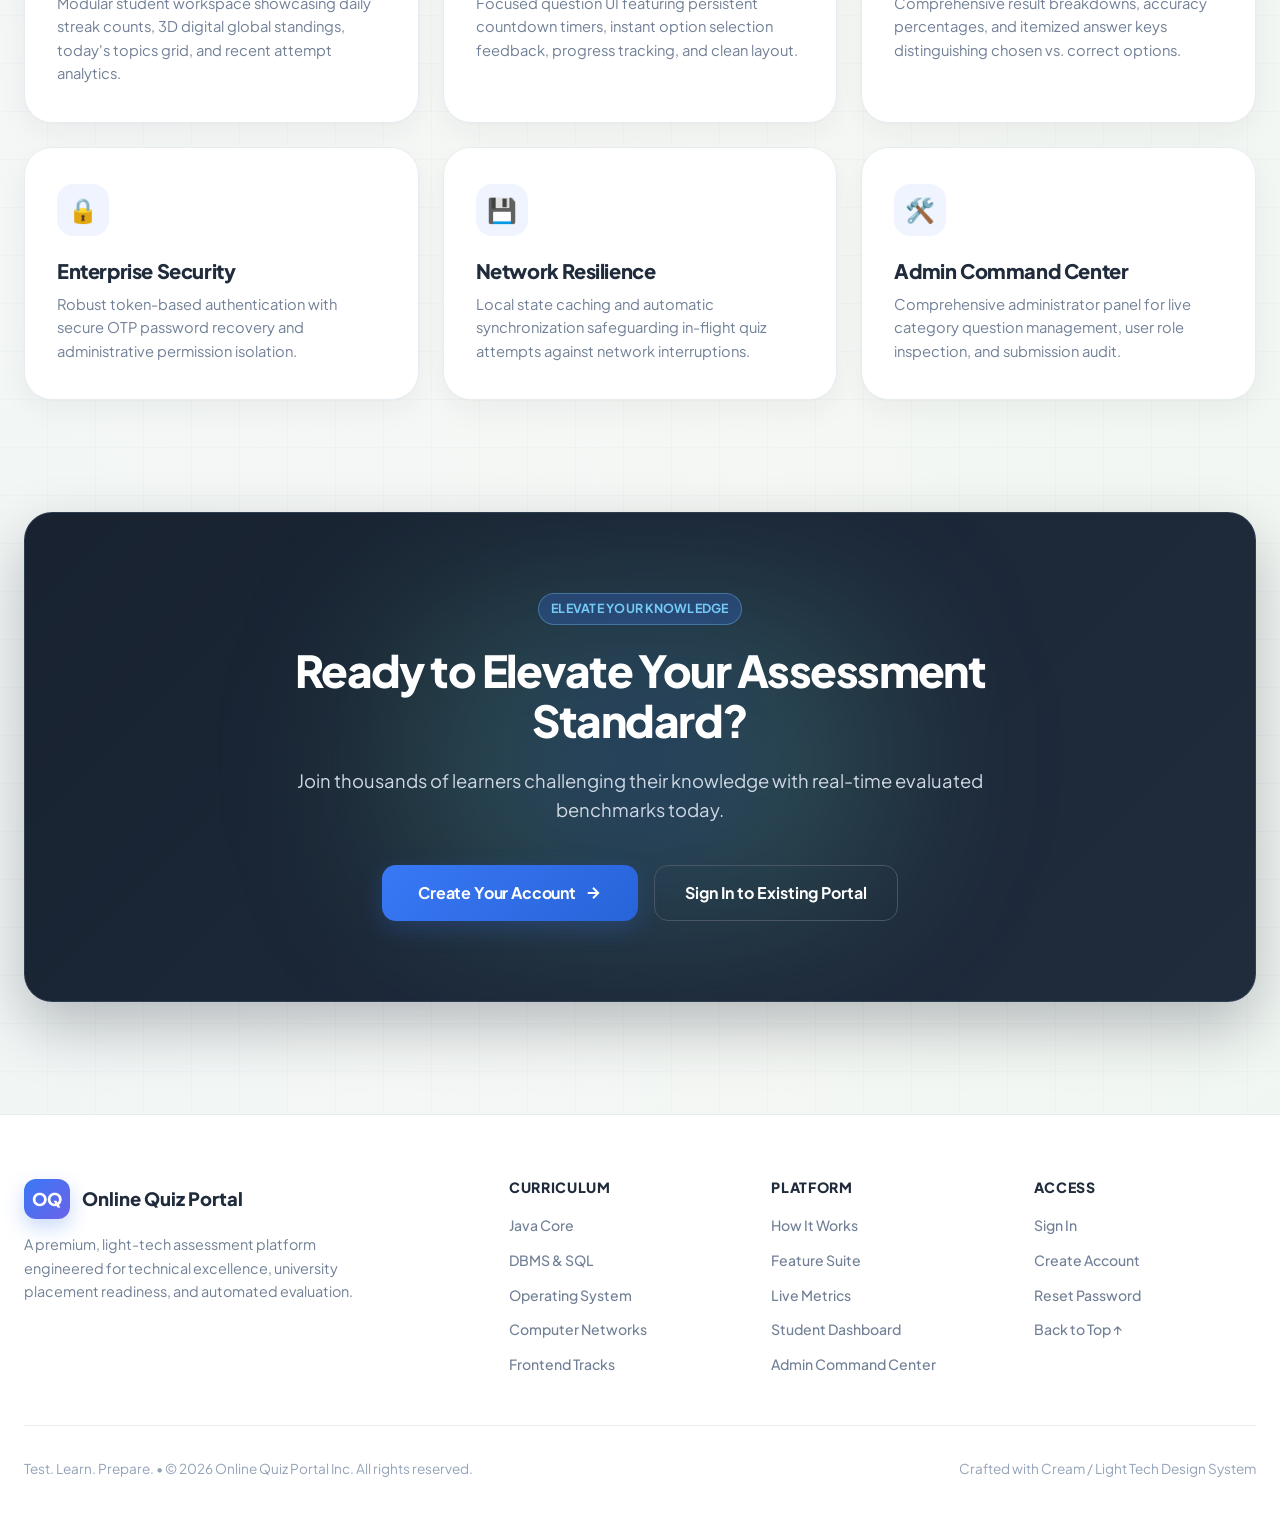
==== commit 43db21d0: "Complete portal redesign and backend feature updates" ====
--- a/frontend/index.html
+++ b/frontend/index.html
@@ -1,3220 +1,1886 @@
 <!DOCTYPE html>
 <html lang="en">
-
 <head>
-
     <meta charset="UTF-8">
-
-    <meta name="viewport"
-          content="width=device-width, initial-scale=1.0">
-
-    <title>Online Quiz Portal</title>
-
+    <meta name="viewport" content="width=device-width, initial-scale=1.0">
+    <title>Online Quiz Portal — Smart Online Assessment Platform</title>
+    <link rel="stylesheet" href="css/style.css">
     <style>
-
-        * {
-            margin: 0;
-            padding: 0;
-            box-sizing: border-box;
-        }
-
-        html {
-            scroll-behavior: smooth;
-        }
-
-        body {
-            font-family: Arial, Helvetica, sans-serif;
-            background: #f6f9ff;
-            color: #24324a;
-            overflow-x: hidden;
-        }
-
-        a {
-            text-decoration: none;
-        }
-
-
-        /* =====================================
-           HEADER
-        ===================================== */
-
-        header {
+        /* ====================================================================
+           PREMIUM SAAS LANDING PAGE STYLES — CREAM / LIGHT TECH THEME
+           Palette: #F7F8F5, #F4F7FA, #3978F6, #2864D8, #6B63E8, #65D6B0, #75C9F5
+           ==================================================================== */
+
+        :root {
+            --hero-glow-blue: rgba(57, 120, 246, 0.16);
+            --hero-glow-purple: rgba(107, 99, 232, 0.14);
+            --hero-glow-mint: rgba(101, 214, 176, 0.18);
+        }
+
+        /* Ambient animated gradient backdrop blobs */
+        .ambient-glow-layer {
+            position: fixed;
+            top: 0;
+            left: 0;
+            width: 100vw;
+            height: 100vh;
+            pointer-events: none;
+            z-index: 0;
+            overflow: hidden;
+        }
+
+        .glow-blob {
+            position: absolute;
+            border-radius: 50%;
+            filter: blur(80px);
+            opacity: 0.65;
+            transition: all 1s ease;
+            animation: blobFloat 18s infinite alternate ease-in-out;
+        }
+
+        .glow-blob-1 {
+            top: -10%;
+            left: -5%;
+            width: 520px;
+            height: 520px;
+            background: radial-gradient(circle, var(--hero-glow-blue) 0%, transparent 70%);
+            animation-duration: 20s;
+        }
+
+        .glow-blob-2 {
+            top: 25%;
+            right: -8%;
+            width: 600px;
+            height: 600px;
+            background: radial-gradient(circle, var(--hero-glow-purple) 0%, transparent 70%);
+            animation-duration: 24s;
+            animation-delay: -6s;
+        }
+
+        .glow-blob-3 {
+            bottom: -15%;
+            left: 20%;
+            width: 680px;
+            height: 680px;
+            background: radial-gradient(circle, var(--hero-glow-mint) 0%, transparent 70%);
+            animation-duration: 28s;
+            animation-delay: -12s;
+        }
+
+        @keyframes blobFloat {
+            0% { transform: translate(0, 0) scale(1); }
+            50% { transform: translate(40px, 35px) scale(1.08); }
+            100% { transform: translate(-30px, 20px) scale(0.96); }
+        }
+
+        /* --------------------------------------------------------------------
+           NAVIGATION BAR
+           -------------------------------------------------------------------- */
+        .landing-header {
             position: sticky;
             top: 0;
             z-index: 1000;
-
             width: 100%;
-
-            background: rgba(255, 255, 255, 0.94);
-
-            border-bottom: 1px solid #e6edf5;
-
-            backdrop-filter: blur(14px);
-        }
-
-        .header-inner {
-            max-width: 1240px;
-
-            margin: auto;
-
-            min-height: 88px;
-
-            padding: 0 5%;
-
+            background: rgba(247, 248, 245, 0.82);
+            backdrop-filter: blur(20px);
+            -webkit-backdrop-filter: blur(20px);
+            border-bottom: 1px solid var(--border);
+            transition: background 0.3s ease, box-shadow 0.3s ease;
+        }
+
+        .landing-header-inner {
+            max-width: 1320px;
+            margin: 0 auto;
+            padding: 1.1rem 2rem;
             display: flex;
             align-items: center;
             justify-content: space-between;
-
-            gap: 25px;
-        }
-
-        .brand {
-            display: flex;
-            align-items: center;
-
-            gap: 15px;
-        }
-
-        /* BIGGER OQ LOGO */
-
-        .logo {
-            width: 62px;
-            height: 62px;
-
-            border-radius: 17px;
-
+            gap: 20px;
+        }
+
+        .landing-nav {
+            display: flex;
+            align-items: center;
+            gap: 32px;
+        }
+
+        .landing-nav a {
+            color: var(--text-secondary);
+            font-size: 0.92rem;
+            font-weight: 600;
+            position: relative;
+            padding: 4px 0;
+            transition: color var(--transition-fast);
+        }
+
+        .landing-nav a::after {
+            content: '';
+            position: absolute;
+            bottom: 0;
+            left: 0;
+            width: 0%;
+            height: 2px;
+            background: linear-gradient(90deg, var(--primary), var(--secondary));
+            border-radius: 2px;
+            transition: width var(--transition-fast);
+        }
+
+        .landing-nav a:hover {
+            color: var(--text-main);
+        }
+
+        .landing-nav a:hover::after {
+            width: 100%;
+        }
+
+        .landing-auth-btns {
+            display: flex;
+            align-items: center;
+            gap: 12px;
+        }
+
+        .nav-signin-btn {
+            padding: 9px 20px;
+            font-size: 0.88rem;
+            font-weight: 700;
+            color: var(--text-main);
+            background: #FFFFFF;
+            border: 1px solid var(--border);
+            border-radius: var(--radius-md);
+            transition: all var(--transition-fast);
+            display: inline-flex;
+            align-items: center;
+            gap: 6px;
+        }
+
+        .nav-signin-btn:hover {
+            background: var(--bg-secondary);
+            border-color: var(--border-hover);
+            color: var(--primary);
+            transform: translateY(-1px);
+        }
+
+        .nav-cta-btn {
+            padding: 9px 22px;
+            font-size: 0.88rem;
+            font-weight: 700;
+            color: #FFFFFF;
+            background: linear-gradient(135deg, var(--primary) 0%, var(--primary-dark) 100%);
+            border: none;
+            border-radius: var(--radius-md);
+            box-shadow: 0 4px 14px rgba(57, 120, 246, 0.28);
+            transition: all var(--transition-fast);
+            display: inline-flex;
+            align-items: center;
+            gap: 6px;
+            text-decoration: none;
+        }
+
+        .nav-cta-btn:hover {
+            color: #FFFFFF;
+            transform: translateY(-1px);
+            box-shadow: 0 6px 20px rgba(57, 120, 246, 0.38);
+            filter: brightness(1.05);
+        }
+
+        /* Mobile Menu Toggle */
+        .mobile-menu-btn {
+            display: none;
+            background: transparent;
+            border: 1px solid var(--border);
+            border-radius: var(--radius-sm);
+            padding: 8px 10px;
+            cursor: pointer;
+            color: var(--text-main);
+        }
+
+        .mobile-menu-drawer {
+            display: none;
+            flex-direction: column;
+            gap: 14px;
+            padding: 1.25rem 2rem 1.5rem;
+            background: #FFFFFF;
+            border-bottom: 1px solid var(--border);
+            box-shadow: 0 10px 25px rgba(32, 43, 60, 0.08);
+        }
+
+        .mobile-menu-drawer.open {
+            display: flex;
+        }
+
+        .mobile-menu-drawer a {
+            color: var(--text-main);
+            font-size: 1rem;
+            font-weight: 600;
+            padding: 6px 0;
+        }
+
+        /* --------------------------------------------------------------------
+           HERO SECTION (SPLIT 2-COLUMN PREMIUM LAYOUT)
+           -------------------------------------------------------------------- */
+        .landing-hero {
+            position: relative;
+            padding: 4.5rem 1.5rem 5rem;
+            max-width: 1320px;
+            margin: 0 auto;
+            z-index: 2;
+        }
+
+        .hero-split-grid {
+            display: grid;
+            grid-template-columns: 1.05fr 1.15fr;
+            gap: 48px;
+            align-items: center;
+        }
+
+        /* Hero Left Column */
+        .hero-left {
+            display: flex;
+            flex-direction: column;
+            align-items: flex-start;
+            text-align: left;
+        }
+
+        .hero-badge-pill {
+            display: inline-flex;
+            align-items: center;
+            gap: 10px;
+            background: #FFFFFF;
+            border: 1px solid rgba(57, 120, 246, 0.22);
+            padding: 7px 16px;
+            border-radius: var(--radius-full);
+            box-shadow: 0 4px 14px rgba(57, 120, 246, 0.08);
+            font-size: 0.78rem;
+            font-weight: 800;
+            letter-spacing: 0.06em;
+            color: var(--primary-dark);
+            text-transform: uppercase;
+            margin-bottom: 1.5rem;
+            animation: fadeInDown 0.8s ease both;
+        }
+
+        .hero-pulse-dot {
+            width: 8px;
+            height: 8px;
+            border-radius: 50%;
+            background: var(--mint);
+            box-shadow: 0 0 0 0 rgba(101, 214, 176, 0.7);
+            animation: pulseGlow 2s infinite;
+        }
+
+        @keyframes pulseGlow {
+            0% { box-shadow: 0 0 0 0 rgba(101, 214, 176, 0.7); }
+            70% { box-shadow: 0 0 0 8px rgba(101, 214, 176, 0); }
+            100% { box-shadow: 0 0 0 0 rgba(101, 214, 176, 0); }
+        }
+
+        .hero-headline {
+            font-size: 3.8rem;
+            font-weight: 800;
+            color: var(--text-main);
+            letter-spacing: -0.04em;
+            line-height: 1.08;
+            margin-bottom: 1.35rem;
+            animation: fadeInUp 0.9s 0.1s ease both;
+        }
+
+        .hero-gradient-text {
+            background: linear-gradient(135deg, var(--primary) 0%, var(--secondary) 45%, var(--mint-dark) 100%);
+            -webkit-background-clip: text;
+            -webkit-text-fill-color: transparent;
+            display: inline-block;
+        }
+
+        .hero-lead {
+            font-size: 1.15rem;
+            color: var(--text-secondary);
+            line-height: 1.65;
+            margin-bottom: 2.25rem;
+            max-width: 540px;
+            font-weight: 500;
+            animation: fadeInUp 0.9s 0.2s ease both;
+        }
+
+        .hero-cta-group {
+            display: flex;
+            align-items: center;
+            gap: 16px;
+            flex-wrap: wrap;
+            margin-bottom: 2.5rem;
+            animation: fadeInUp 0.9s 0.3s ease both;
+        }
+
+        .hero-btn-primary {
+            padding: 15px 34px;
+            font-size: 1rem;
+            font-weight: 700;
+            color: #FFFFFF;
+            background: linear-gradient(135deg, var(--primary) 0%, var(--primary-dark) 100%);
+            border: none;
+            border-radius: var(--radius-md);
+            box-shadow: 0 8px 24px rgba(57, 120, 246, 0.32);
+            display: inline-flex;
+            align-items: center;
+            gap: 10px;
+            text-decoration: none;
+            transition: all var(--transition-smooth);
+        }
+
+        .hero-btn-primary:hover {
+            color: #FFFFFF;
+            transform: translateY(-2px);
+            box-shadow: 0 12px 32px rgba(57, 120, 246, 0.42);
+            filter: brightness(1.05);
+        }
+
+        .hero-btn-secondary {
+            padding: 15px 30px;
+            font-size: 1rem;
+            font-weight: 700;
+            color: var(--text-main);
+            background: #FFFFFF;
+            border: 1px solid var(--border);
+            border-radius: var(--radius-md);
+            box-shadow: var(--shadow-subtle);
+            display: inline-flex;
+            align-items: center;
+            gap: 8px;
+            text-decoration: none;
+            transition: all var(--transition-fast);
+        }
+
+        .hero-btn-secondary:hover {
+            background: var(--bg-secondary);
+            border-color: var(--border-hover);
+            color: var(--primary);
+            transform: translateY(-2px);
+            box-shadow: var(--shadow-card);
+        }
+
+        /* Social Proof / Stats Strip below CTAs */
+        .hero-trust-strip {
+            display: flex;
+            align-items: center;
+            gap: 20px;
+            padding-top: 1.5rem;
+            border-top: 1px solid var(--border);
+            animation: fadeInUp 0.9s 0.4s ease both;
+        }
+
+        .student-avatar-group {
+            display: flex;
+            align-items: center;
+        }
+
+        .student-avatar-dot {
+            width: 32px;
+            height: 32px;
+            border-radius: 50%;
+            border: 2px solid #FFFFFF;
             display: flex;
             align-items: center;
             justify-content: center;
-
-            background:
-                linear-gradient(
-                    135deg,
-                    #3978f6,
-                    #6b63e8
-                );
-
-            color: #ffffff;
-
-            font-size: 27px;
-            font-weight: 900;
-
-            letter-spacing: 1px;
-
-            box-shadow:
-                0 12px 28px rgba(57, 120, 246, 0.25);
-        }
-
-        .brand-text h1 {
-            font-size: 21px;
+            font-size: 0.72rem;
             font-weight: 800;
-
-            color: #24324a;
-        }
-
-        .brand-text p {
+            color: #FFFFFF;
+            margin-left: -8px;
+            box-shadow: 0 2px 6px rgba(32, 43, 60, 0.12);
+        }
+
+        .student-avatar-dot:first-child { margin-left: 0; }
+        .avatar-1 { background: linear-gradient(135deg, #3978F6, #6B63E8); }
+        .avatar-2 { background: linear-gradient(135deg, #65D6B0, #1ea87d); }
+        .avatar-3 { background: linear-gradient(135deg, #75C9F5, #3978F6); }
+        .avatar-4 { background: linear-gradient(135deg, #FFB236, #F25722); }
+
+        .trust-text {
+            font-size: 0.85rem;
+            color: var(--text-secondary);
+            font-weight: 600;
+            line-height: 1.35;
+        }
+
+        .trust-text strong {
+            color: var(--text-main);
+        }
+
+        /* --------------------------------------------------------------------
+           HERO RIGHT COLUMN: INTERACTIVE CSS ASSESSMENT DASHBOARD PREVIEW
+           -------------------------------------------------------------------- */
+        .hero-preview-wrapper {
+            position: relative;
+            width: 100%;
+            animation: fadeInRight 1s 0.2s ease both;
+        }
+
+        .hero-preview-backdrop-glow {
+            position: absolute;
+            top: 50%;
+            left: 50%;
+            transform: translate(-50%, -50%);
+            width: 105%;
+            height: 105%;
+            background: radial-gradient(circle at 50% 50%, rgba(57, 120, 246, 0.18), rgba(107, 99, 232, 0.12), rgba(101, 214, 176, 0.12), transparent 70%);
+            filter: blur(50px);
+            z-index: -1;
+            pointer-events: none;
+        }
+
+        /* Master Glass Dashboard Card */
+        .preview-window-card {
+            background: #FFFFFF;
+            border: 1px solid var(--border);
+            border-radius: var(--radius-xl);
+            box-shadow: 0 24px 60px rgba(32, 43, 60, 0.10), 0 1px 3px rgba(32, 43, 60, 0.04);
+            overflow: hidden;
+            position: relative;
+            transition: transform 0.4s cubic-bezier(0.16, 1, 0.3, 1), box-shadow 0.4s ease;
+        }
+
+        .preview-window-card:hover {
+            box-shadow: 0 32px 75px rgba(40, 100, 216, 0.16), 0 4px 12px rgba(32, 43, 60, 0.04);
+        }
+
+        /* Window Header Bar */
+        .preview-window-header {
+            background: #F9FBFC;
+            border-bottom: 1px solid var(--border);
+            padding: 12px 18px;
+            display: flex;
+            align-items: center;
+            justify-content: space-between;
+        }
+
+        .window-controls-dots {
+            display: flex;
+            align-items: center;
+            gap: 7px;
+        }
+
+        .dot-control {
+            width: 11px;
+            height: 11px;
+            border-radius: 50%;
+            display: inline-block;
+        }
+        .dot-red { background: #FF5F56; }
+        .dot-yellow { background: #FFBD2E; }
+        .dot-green { background: #27C93F; }
+
+        .preview-address-pill {
+            background: #FFFFFF;
+            border: 1px solid var(--border);
+            border-radius: var(--radius-full);
+            padding: 4px 14px;
+            font-size: 0.74rem;
+            font-weight: 700;
+            color: var(--text-secondary);
+            display: flex;
+            align-items: center;
+            gap: 6px;
+        }
+
+        .preview-window-body {
+            padding: 1.5rem;
+            display: flex;
+            flex-direction: column;
+            gap: 16px;
+        }
+
+        /* Category Selection Preview Strip */
+        .preview-category-strip {
+            display: flex;
+            align-items: center;
+            gap: 8px;
+            overflow-x: auto;
+            padding-bottom: 4px;
+            scrollbar-width: none;
+        }
+        .preview-category-strip::-webkit-scrollbar { display: none; }
+
+        .cat-chip {
+            padding: 6px 13px;
+            font-size: 0.74rem;
+            font-weight: 700;
+            border-radius: var(--radius-full);
+            border: 1px solid var(--border);
+            background: var(--bg-secondary);
+            color: var(--text-secondary);
+            white-space: nowrap;
+            transition: all var(--transition-fast);
+        }
+
+        .cat-chip.active {
+            background: var(--primary-soft);
+            color: var(--primary-dark);
+            border-color: rgba(57, 120, 246, 0.35);
+            box-shadow: 0 2px 8px rgba(57, 120, 246, 0.12);
+        }
+
+        /* Live Question Assessment Card */
+        .preview-quiz-box {
+            background: #FBFDFB;
+            border: 1px solid var(--border);
+            border-radius: var(--radius-lg);
+            padding: 1.4rem;
+            position: relative;
+        }
+
+        .preview-quiz-meta {
+            display: flex;
+            justify-content: space-between;
+            align-items: center;
+            margin-bottom: 12px;
+        }
+
+        .preview-timer-pill {
+            display: inline-flex;
+            align-items: center;
+            gap: 6px;
+            background: var(--danger-soft);
+            border: 1px solid #FFD4D4;
+            color: var(--danger-dark);
+            padding: 4px 10px;
+            border-radius: var(--radius-full);
+            font-size: 0.75rem;
+            font-weight: 800;
+            letter-spacing: 0.3px;
+        }
+
+        .preview-question-title {
+            font-size: 1.02rem;
+            font-weight: 700;
+            color: var(--text-main);
+            line-height: 1.4;
+            margin-bottom: 14px;
+        }
+
+        /* Question Options */
+        .preview-options-list {
+            display: flex;
+            flex-direction: column;
+            gap: 8px;
+            margin-bottom: 14px;
+        }
+
+        .preview-opt-row {
+            display: flex;
+            align-items: center;
+            justify-content: space-between;
+            padding: 9px 12px;
+            background: #FFFFFF;
+            border: 1px solid var(--border);
+            border-radius: var(--radius-md);
+            font-size: 0.82rem;
+            font-weight: 600;
+            color: var(--text-main);
+            transition: all var(--transition-fast);
+        }
+
+        .preview-opt-row.selected {
+            border-color: var(--primary);
+            background: linear-gradient(135deg, rgba(57, 120, 246, 0.06) 0%, rgba(101, 214, 176, 0.05) 100%);
+            color: var(--primary-dark);
+            font-weight: 700;
+            box-shadow: 0 2px 8px rgba(57, 120, 246, 0.10);
+        }
+
+        .opt-indicator {
+            width: 18px;
+            height: 18px;
+            border-radius: 50%;
+            border: 1.5px solid var(--border);
+            display: inline-flex;
+            align-items: center;
+            justify-content: center;
+            font-size: 0.68rem;
+            font-weight: 700;
+            color: var(--text-secondary);
+        }
+
+        .preview-opt-row.selected .opt-indicator {
+            background: var(--primary);
+            border-color: var(--primary);
+            color: #FFFFFF;
+        }
+
+        /* Progress Bar Preview */
+        .preview-progress-track {
+            width: 100%;
+            height: 6px;
+            background: #EAF0F8;
+            border-radius: var(--radius-full);
+            overflow: hidden;
+            margin-top: 10px;
+        }
+
+        .preview-progress-fill {
+            height: 100%;
+            width: 53%;
+            background: linear-gradient(90deg, var(--primary) 0%, var(--mint) 100%);
+            border-radius: var(--radius-full);
+            position: relative;
+            overflow: hidden;
+        }
+
+        .preview-progress-fill::after {
+            content: '';
+            position: absolute;
+            top: 0;
+            left: -100%;
+            width: 100%;
+            height: 100%;
+            background: linear-gradient(90deg, transparent, rgba(255,255,255,0.4), transparent);
+            animation: barShine 2.5s infinite;
+        }
+
+        @keyframes barShine {
+            0% { left: -100%; }
+            100% { left: 200%; }
+        }
+
+        /* Floating UI Widget Overlays */
+        .floating-widget-streak {
+            position: absolute;
+            top: -24px;
+            right: -24px;
+            background: #FFFFFF;
+            border: 1px solid var(--border);
+            border-radius: var(--radius-lg);
+            padding: 12px 16px;
+            box-shadow: 0 16px 36px rgba(32, 43, 60, 0.14);
+            display: flex;
+            flex-direction: column;
+            gap: 6px;
+            z-index: 10;
+            animation: floatSlow 5s ease-in-out infinite alternate;
+        }
+
+        .floating-widget-rank {
+            position: absolute;
+            bottom: -22px;
+            left: -20px;
+            background: #FFFFFF;
+            border: 1px solid var(--border);
+            border-radius: var(--radius-lg);
+            padding: 12px 18px;
+            box-shadow: 0 16px 36px rgba(32, 43, 60, 0.14);
+            display: flex;
+            align-items: center;
+            gap: 12px;
+            z-index: 10;
+            animation: floatSlowReverse 5.5s ease-in-out infinite alternate;
+        }
+
+        @keyframes floatSlow {
+            0% { transform: translateY(0px); }
+            100% { transform: translateY(-8px); }
+        }
+
+        @keyframes floatSlowReverse {
+            0% { transform: translateY(0px); }
+            100% { transform: translateY(8px); }
+        }
+
+        /* Mini streak bars in floating widget */
+        .mini-streak-bars {
+            display: flex;
+            align-items: flex-end;
+            gap: 4px;
+            height: 32px;
             margin-top: 4px;
-
-            font-size: 11px;
-
-            color: #7c8797;
-        }
-
-        .nav {
-            display: flex;
-            align-items: center;
-
-            gap: 28px;
-        }
-
-        .nav a {
-            color: #667085;
-
-            font-size: 13px;
-            font-weight: 700;
-
-            transition: 0.2s ease;
-        }
-
-        .nav a:hover {
-            color: #3978f6;
-        }
-
-        .header-login {
-            padding: 12px 23px;
-
-            background: #3978f6;
-
-            border-radius: 10px;
-
-            color: white;
-
-            font-size: 13px;
-            font-weight: 700;
-
-            transition: 0.25s ease;
-        }
-
-        .header-login:hover {
-            transform: translateY(-2px);
-
-            box-shadow:
-                0 10px 22px rgba(57, 120, 246, 0.24);
-        }
-
-
-        /* =====================================
-           HERO
-        ===================================== */
-
-        .hero-section {
+        }
+
+        .mini-streak-bar {
+            width: 6px;
+            border-radius: 3px;
+            background: linear-gradient(180deg, var(--mint) 0%, var(--sky) 100%);
+        }
+
+        /* --------------------------------------------------------------------
+           METRICS STRIP (#metrics)
+           -------------------------------------------------------------------- */
+        .metrics-strip {
+            display: grid;
+            grid-template-columns: repeat(4, 1fr);
+            gap: 20px;
+            max-width: 1320px;
+            margin: 3rem auto 6rem;
+            padding: 0 1.5rem;
             position: relative;
-
-            min-height: 720px;
-
+            z-index: 2;
+        }
+
+        .metric-pill-box {
+            background: #FFFFFF;
+            border: 1px solid var(--border);
+            border-radius: var(--radius-xl);
+            padding: 1.75rem 1.5rem;
+            text-align: left;
+            box-shadow: var(--shadow-card);
+            transition: all var(--transition-smooth);
+            position: relative;
             overflow: hidden;
-
-            background:
-                linear-gradient(
-                    180deg,
-                    #f7faff 0%,
-                    #f3f7ff 100%
-                );
-        }
-
-        .hero-bg-circle {
-            position: absolute;
-
-            border-radius: 50%;
-
-            pointer-events: none;
-        }
-
-        .circle-1 {
-            width: 520px;
-            height: 520px;
-
-            top: -230px;
-            right: -160px;
-
-            background: #e7efff;
-        }
-
-        .circle-2 {
-            width: 360px;
-            height: 360px;
-
-            bottom: -190px;
-            left: -130px;
-
-            background: #ebe7ff;
-        }
-
-        .hero {
+        }
+
+        .metric-pill-box:hover {
+            transform: translateY(-4px);
+            box-shadow: var(--shadow-hover);
+            border-color: var(--border-hover);
+        }
+
+        .metric-icon-top {
+            font-size: 1.35rem;
+            margin-bottom: 8px;
+            display: inline-block;
+        }
+
+        .metric-pill-box strong {
+            display: block;
+            font-size: 2.3rem;
+            font-weight: 800;
+            color: var(--text-main);
+            letter-spacing: -0.03em;
+            line-height: 1.1;
+            margin-bottom: 4px;
+        }
+
+        .metric-pill-box span {
+            font-size: 0.88rem;
+            color: var(--text-secondary);
+            font-weight: 600;
+        }
+
+        /* --------------------------------------------------------------------
+           HOW IT WORKS SECTION (#how-it-works)
+           -------------------------------------------------------------------- */
+        .how-it-works-section {
+            max-width: 1320px;
+            margin: 6rem auto;
+            padding: 0 1.5rem;
             position: relative;
-
-            max-width: 1240px;
-
-            min-height: 720px;
-
-            margin: auto;
-
-            padding: 85px 5% 70px;
-
+            z-index: 2;
+        }
+
+        .workflow-grid {
             display: grid;
-
-            grid-template-columns: 1.05fr 0.95fr;
-
-            align-items: center;
-
-            gap: 65px;
-        }
-
-        .hero-content {
-            animation: heroEnter 0.75s ease;
-        }
-
-        @keyframes heroEnter {
-
-            from {
-                opacity: 0;
-                transform: translateY(20px);
-            }
-
-            to {
-                opacity: 1;
-                transform: translateY(0);
-            }
-
-        }
-
-        .hero-badge {
-            display: inline-flex;
-
-            align-items: center;
-
-            gap: 8px;
-
-            padding: 9px 14px;
-
-            background: white;
-
-            border: 1px solid #dfe7f2;
-
-            border-radius: 30px;
-
-            color: #3978f6;
-
-            font-size: 11px;
-            font-weight: 800;
-
-            box-shadow:
-                0 8px 20px rgba(50, 78, 118, 0.05);
-
-            margin-bottom: 22px;
-        }
-
-        .hero-badge-dot {
-            width: 7px;
-            height: 7px;
-
-            border-radius: 50%;
-
-            background: #3978f6;
-        }
-
-        .hero h2 {
-            max-width: 670px;
-
-            font-size: clamp(50px, 6vw, 78px);
-
-            line-height: 1.02;
-
-            letter-spacing: -2.6px;
-
-            color: #24324a;
-
-            margin-bottom: 23px;
-        }
-
-        .hero h2 span {
-            color: #3978f6;
-        }
-
-        .hero-description {
-            max-width: 600px;
-
-            font-size: 17px;
-
-            line-height: 1.75;
-
-            color: #667085;
-
-            margin-bottom: 27px;
-        }
-
-        .hero-tagline {
-            font-size: 15px;
-
-            font-weight: 800;
-
-            color: #6b63e8;
-
-            margin-bottom: 28px;
-        }
-
-        .hero-buttons {
-            display: flex;
-
-            align-items: center;
-
-            gap: 13px;
-
-            flex-wrap: wrap;
-        }
-
-        .primary-btn,
-        .secondary-btn {
-
-            min-height: 50px;
-
-            padding: 0 25px;
-
-            display: inline-flex;
-
-            align-items: center;
-            justify-content: center;
-
-            border-radius: 11px;
-
-            font-size: 14px;
-
-            font-weight: 800;
-
-            transition: 0.25s ease;
-        }
-
-        .primary-btn {
-
-            background: #3978f6;
-
-            color: white;
-
-            box-shadow:
-                0 12px 24px rgba(57, 120, 246, 0.22);
-        }
-
-        .primary-btn:hover {
-
-            transform: translateY(-3px);
-
-            box-shadow:
-                0 16px 28px rgba(57, 120, 246, 0.26);
-        }
-
-        .secondary-btn {
-
-            background: white;
-
-            color: #3978f6;
-
-            border: 1px solid #dce5f0;
-        }
-
-        .secondary-btn:hover {
-
-            transform: translateY(-3px);
-
-            border-color: #3978f6;
-        }
-
-
-        /* =====================================
-           HERO OQ TECH VISUAL
-        ===================================== */
-
-        .hero-visual {
-
+            grid-template-columns: repeat(4, 1fr);
+            gap: 24px;
+            margin-top: 3.5rem;
             position: relative;
-
-            min-height: 520px;
-
-            display: flex;
-
-            align-items: center;
-
-            justify-content: center;
-        }
-
-        .hero-tech-panel {
-
+        }
+
+        .workflow-step-card {
+            background: #FFFFFF;
+            border: 1px solid var(--border);
+            border-radius: var(--radius-xl);
+            padding: 2rem 1.5rem;
+            box-shadow: var(--shadow-card);
+            display: flex;
+            flex-direction: column;
+            justify-content: space-between;
             position: relative;
-
-            width: 480px;
-
-            min-height: 420px;
-
-            padding: 25px;
-
-            border-radius: 28px;
-
-            background:
-                linear-gradient(
-                    145deg,
-                    #f7faff,
-                    #edf3ff
-                );
-
-            border: 1px solid #dce5f1;
-
-            box-shadow:
-                0 28px 65px rgba(40, 67, 105, 0.13);
-
-            overflow: hidden;
-
-            animation: visualEnter 0.9s ease;
-        }
-
-        @keyframes visualEnter {
-
-            from {
-                opacity: 0;
-                transform: translateY(16px) scale(0.97);
-            }
-
-            to {
-                opacity: 1;
-                transform: translateY(0) scale(1);
-            }
-
-        }
-
-        .tech-grid {
-
-            position: absolute;
-
-            inset: 0;
-
-            opacity: 0.55;
-
-            background-image:
-                linear-gradient(
-                    #dbe5f4 1px,
-                    transparent 1px
-                ),
-                linear-gradient(
-                    90deg,
-                    #dbe5f4 1px,
-                    transparent 1px
-                );
-
-            background-size:
-                36px 36px;
-        }
-
-        .tech-window {
-
-            position: relative;
-
-            z-index: 2;
-
-            width: 86%;
-
-            min-height: 370px;
-
-            margin: 0 auto;
-
-            padding: 20px;
-
-            border-radius: 20px;
-
-            background: rgba(255,255,255,0.97);
-
-            border: 1px solid #dde6f0;
-
-            box-shadow:
-                0 18px 38px rgba(45, 70, 108, 0.10);
-        }
-
-        .tech-window-top {
-
-            display: flex;
-
-            align-items: center;
-
-            justify-content: space-between;
-
-            margin-bottom: 18px;
-        }
-
-        .window-name {
-
-            font-size: 12px;
-
-            font-weight: 800;
-
-            color: #24324a;
-        }
-
-        .window-status {
-
-            font-size: 9px;
-
-            font-weight: 800;
-
-            padding: 6px 9px;
-
-            border-radius: 20px;
-
-            background: #edf3ff;
-
-            color: #3978f6;
-        }
-
-        .oq-center {
-
-            width: 112px;
-            height: 112px;
-
-            margin: 18px auto 18px;
-
-            border-radius: 32px;
-
-            display: flex;
-
-            align-items: center;
-            justify-content: center;
-
-            background:
-                linear-gradient(
-                    135deg,
-                    #3978f6,
-                    #6b63e8
-                );
-
-            color: white;
-
-            font-size: 39px;
-
-            font-weight: 900;
-
-            letter-spacing: 2px;
-
-            box-shadow:
-                0 18px 38px rgba(74, 103, 226, 0.25);
-        }
-
-        .oq-heading {
-
-            text-align: center;
-
-            font-size: 21px;
-
-            font-weight: 800;
-
-            color: #24324a;
-
-            margin-bottom: 7px;
-        }
-
-        .oq-subheading {
-
-            text-align: center;
-
-            font-size: 10px;
-
-            color: #8490a1;
-
-            margin-bottom: 18px;
-        }
-
-        .tech-progress {
-
-            height: 7px;
-
-            background: #edf1f6;
-
-            border-radius: 10px;
-
-            overflow: hidden;
-
-            margin-bottom: 16px;
-        }
-
-        .tech-progress span {
-
-            display: block;
-
-            width: 71%;
-
-            height: 100%;
-
-            border-radius: 10px;
-
-            background:
-                linear-gradient(
-                    90deg,
-                    #3978f6,
-                    #6b63e8
-                );
-        }
-
-        .tech-options {
-
-            display: grid;
-
-            grid-template-columns:
-                1fr 1fr;
-
-            gap: 9px;
-        }
-
-        .tech-option {
-
-            padding: 10px;
-
-            background: #f8faff;
-
-            border: 1px solid #e6ebf3;
-
-            border-radius: 9px;
-
-            font-size: 9px;
-
-            color: #6f7d91;
-
-            font-weight: 700;
-        }
-
-        .tech-option.active {
-
-            color: #3978f6;
-
-            background: #eef4ff;
-
-            border-color: #ccdfff;
-        }
-
-        .tech-bottom {
-
-            display: grid;
-
-            grid-template-columns:
-                repeat(3, 1fr);
-
-            gap: 8px;
-
-            margin-top: 13px;
-        }
-
-        .tech-stat {
-
-            padding: 9px 7px;
-
-            border-radius: 9px;
-
-            background: #f7f9fc;
-
-            border: 1px solid #e8edf4;
-
-            text-align: center;
-        }
-
-        .tech-stat strong {
-
-            display: block;
-
-            font-size: 12px;
-
-            color: #24324a;
-        }
-
-        .tech-stat span {
-
-            display: block;
-
-            margin-top: 3px;
-
-            font-size: 7px;
-
-            color: #8490a1;
-        }
-
-        .floating-badge {
-
-            position: absolute;
-
-            top: 42px;
-            left: -2px;
-
-            z-index: 5;
-
-            padding: 12px 14px;
-
-            background: white;
-
-            border: 1px solid #e1e8f2;
-
-            border-radius: 13px;
-
-            box-shadow:
-                0 15px 35px rgba(45, 70, 108, 0.10);
-
-            animation: float 3.7s ease-in-out infinite;
-        }
-
-        .floating-badge strong {
-
-            display: block;
-
-            font-size: 14px;
-
-            color: #24324a;
-        }
-
-        .floating-badge span {
-
-            display: block;
-
-            margin-top: 3px;
-
-            font-size: 8px;
-
-            color: #8490a1;
-        }
-
-        .floating-code {
-
-            position: absolute;
-
-            right: -3px;
-            bottom: 30px;
-
-            z-index: 5;
-
-            width: 145px;
-
-            padding: 12px;
-
-            background: white;
-
-            border: 1px solid #e1e8f2;
-
-            border-radius: 14px;
-
-            box-shadow:
-                0 15px 35px rgba(45, 70, 108, 0.10);
-
-            animation: float 4.1s ease-in-out infinite;
-        }
-
-        .floating-code .symbol {
-
-            width: 37px;
-            height: 37px;
-
-            display: flex;
-
-            align-items: center;
-            justify-content: center;
-
-            border-radius: 10px;
-
-            background: #edf3ff;
-
-            color: #3978f6;
-
-            font-family:
-                Consolas,
-                monospace;
-
-            font-size: 16px;
-
-            font-weight: 900;
-
-            margin-bottom: 8px;
-        }
-
-        .floating-code strong {
-
-            display: block;
-
-            font-size: 10px;
-
-            color: #24324a;
-        }
-
-        .floating-code span {
-
-            display: block;
-
-            margin-top: 3px;
-
-            font-size: 7px;
-
-            color: #8490a1;
-        }
-
-        @keyframes float {
-
-            0%, 100% {
-                transform: translateY(0);
-            }
-
-            50% {
-                transform: translateY(-8px);
-            }
-
-        }
-
-
-        /* =====================================
-           SECTION COMMON
-        ===================================== */
-
-        .section {
-
-            max-width: 1240px;
-
-            margin: auto;
-
-            padding: 95px 5%;
-        }
-
-        .section-head {
-
-            display: flex;
-
-            align-items: end;
-            justify-content: space-between;
-
-            gap: 35px;
-
-            margin-bottom: 42px;
-        }
-
-        .section-label {
-
-            color: #3978f6;
-
-            font-size: 11px;
-
-            font-weight: 800;
-
-            letter-spacing: 1px;
-
-            margin-bottom: 10px;
-        }
-
-        .section-title {
-
-            font-size: clamp(31px, 4vw, 47px);
-
-            line-height: 1.1;
-
-            letter-spacing: -1px;
-
-            color: #24324a;
-        }
-
-        .section-text {
-
-            max-width: 440px;
-
-            font-size: 14px;
-
-            line-height: 1.7;
-
-            color: #667085;
-        }
-
-
-        /* =====================================
-           CATEGORIES
-        ===================================== */
-
-        .categories-section {
-
-            background: white;
-
-            border-top: 1px solid #eaf0f7;
-
-            border-bottom: 1px solid #eaf0f7;
-        }
-
-        .category-grid {
-
-            display: grid;
-
-            grid-template-columns:
-                repeat(4, minmax(0, 1fr));
-
-            gap: 18px;
-        }
-
-        .category-card {
-
-            min-height: 155px;
-
-            padding: 23px;
-
-            background: #fbfcff;
-
-            border: 1px solid #e4eaf3;
-
-            border-radius: 17px;
-
-            transition: 0.28s ease;
-
-            position: relative;
-
-            overflow: hidden;
-        }
-
-        .category-card::after {
-
-            content: "";
-
-            position: absolute;
-
-            width: 80px;
-            height: 80px;
-
-            border-radius: 50%;
-
-            right: -25px;
-            bottom: -32px;
-
-            background: #edf3ff;
-        }
-
-        .category-card:hover {
-
-            transform: translateY(-6px);
-
-            background: white;
-
-            box-shadow:
-                0 18px 36px rgba(45, 70, 108, 0.08);
-
-            border-color: #dbe5f3;
-        }
-
-        .category-icon {
-
+            transition: all var(--transition-smooth);
+        }
+
+        .workflow-step-card:hover {
+            transform: translateY(-5px);
+            box-shadow: var(--shadow-hover);
+            border-color: var(--border-hover);
+        }
+
+        .step-number-circle {
             width: 44px;
             height: 44px;
-
             border-radius: 12px;
-
-            display: flex;
-
+            background: var(--primary-soft);
+            color: var(--primary);
+            font-size: 1rem;
+            font-weight: 800;
+            display: flex;
             align-items: center;
             justify-content: center;
-
-            background: #edf3ff;
-
-            color: #3978f6;
-
-            font-size: 14px;
-
-            font-weight: 900;
-
-            margin-bottom: 18px;
-        }
-
-        .category-card h4 {
-
+            margin-bottom: 1.25rem;
+            transition: all var(--transition-fast);
+        }
+
+        .workflow-step-card:hover .step-number-circle {
+            background: var(--primary);
+            color: #FFFFFF;
+            box-shadow: 0 6px 18px rgba(57, 120, 246, 0.3);
+        }
+
+        .workflow-step-card h3 {
+            font-size: 1.15rem;
+            font-weight: 800;
+            color: var(--text-main);
+            margin-bottom: 8px;
+        }
+
+        .workflow-step-card p {
+            font-size: 0.88rem;
+            color: var(--text-secondary);
+            line-height: 1.55;
+        }
+
+        /* --------------------------------------------------------------------
+           CURRICULUM / SUBJECTS SECTION (#subjects)
+           -------------------------------------------------------------------- */
+        .subjects-section {
+            max-width: 1320px;
+            margin: 6rem auto;
+            padding: 0 1.5rem;
             position: relative;
-
             z-index: 2;
-
-            font-size: 16px;
-
-            line-height: 1.35;
-
-            color: #24324a;
-        }
-
-        .category-card p {
-
+        }
+
+        .subjects-bento-grid {
+            display: grid;
+            grid-template-columns: repeat(4, 1fr);
+            gap: 20px;
+            margin-top: 3rem;
+        }
+
+        .subject-card {
+            background: #FFFFFF;
+            border: 1px solid var(--border);
+            border-radius: var(--radius-lg);
+            padding: 1.5rem;
+            box-shadow: var(--shadow-card);
+            display: flex;
+            flex-direction: column;
+            justify-content: space-between;
+            min-height: 175px;
+            transition: all var(--transition-smooth);
+            text-decoration: none;
+            color: inherit;
+        }
+
+        .subject-card:hover {
+            transform: translateY(-4px);
+            border-color: var(--primary);
+            box-shadow: var(--shadow-hover);
+        }
+
+        .subject-header-row {
+            display: flex;
+            align-items: center;
+            justify-content: space-between;
+            margin-bottom: 12px;
+        }
+
+        .subject-icon-box {
+            width: 42px;
+            height: 42px;
+            border-radius: 12px;
+            display: flex;
+            align-items: center;
+            justify-content: center;
+            font-size: 1.25rem;
+        }
+
+        .subject-card h3 {
+            font-size: 1.1rem;
+            font-weight: 800;
+            color: var(--text-main);
+            margin-bottom: 6px;
+        }
+
+        .subject-card p {
+            font-size: 0.82rem;
+            color: var(--text-secondary);
+            line-height: 1.45;
+            margin-bottom: 14px;
+        }
+
+        .subject-footer-row {
+            display: flex;
+            align-items: center;
+            justify-content: space-between;
+            padding-top: 10px;
+            border-top: 1px solid var(--border);
+            font-size: 0.78rem;
+            font-weight: 700;
+            color: var(--primary);
+        }
+
+        /* --------------------------------------------------------------------
+           PLATFORM FEATURES SECTION (#features)
+           -------------------------------------------------------------------- */
+        .features-section {
+            max-width: 1320px;
+            margin: 6rem auto;
+            padding: 0 1.5rem;
             position: relative;
-
             z-index: 2;
-
-            margin-top: 8px;
-
-            font-size: 11px;
-
-            line-height: 1.5;
-
-            color: #8490a1;
-        }
-
-
-        /* =====================================
-           FEATURES
-        ===================================== */
-
-        .features-section {
-
-            background: #f6f9ff;
-        }
-
-        .feature-grid {
-
+        }
+
+        .section-header-center {
+            text-align: center;
+            max-width: 740px;
+            margin: 0 auto 3rem;
+        }
+
+        .section-header-center h2 {
+            font-size: 2.5rem;
+            font-weight: 800;
+            color: var(--text-main);
+            letter-spacing: -0.03em;
+            margin-top: 10px;
+            line-height: 1.18;
+        }
+
+        .section-header-center p {
+            font-size: 1.05rem;
+            color: var(--text-secondary);
+            margin-top: 10px;
+            line-height: 1.6;
+        }
+
+        .features-grid {
             display: grid;
-
-            grid-template-columns:
-                repeat(3, 1fr);
-
-            gap: 22px;
-        }
-
-        .feature-card {
-
-            padding: 30px;
-
-            background: white;
-
-            border: 1px solid #e3eaf4;
-
-            border-radius: 20px;
-
-            transition: 0.28s ease;
-        }
-
-        .feature-card:hover {
-
+            grid-template-columns: repeat(3, 1fr);
+            gap: 24px;
+        }
+
+        .feature-box {
+            background: #FFFFFF;
+            border: 1px solid var(--border);
+            border-radius: var(--radius-xl);
+            padding: 2.25rem 2rem;
+            box-shadow: var(--shadow-card);
+            transition: all var(--transition-smooth);
+            position: relative;
+        }
+
+        .feature-box:hover {
             transform: translateY(-5px);
-
-            box-shadow:
-                0 18px 35px rgba(45, 70, 108, 0.08);
-        }
-
-        .feature-number {
-
-            font-size: 12px;
-
-            font-weight: 900;
-
-            color: #3978f6;
-
-            margin-bottom: 22px;
-        }
-
-        .feature-card h4 {
-
-            font-size: 20px;
-
+            box-shadow: var(--shadow-hover);
+            border-color: var(--border-hover);
+        }
+
+        .feature-icon-circle {
+            width: 52px;
+            height: 52px;
+            border-radius: 16px;
+            background: var(--primary-soft);
+            color: var(--primary);
+            display: flex;
+            align-items: center;
+            justify-content: center;
+            font-size: 1.5rem;
+            margin-bottom: 1.35rem;
+        }
+
+        .feature-box h3 {
+            font-size: 1.25rem;
+            font-weight: 800;
+            color: var(--text-main);
             margin-bottom: 10px;
-
-            color: #24324a;
-        }
-
-        .feature-card p {
-
-            font-size: 13px;
-
-            line-height: 1.7;
-
-            color: #667085;
-        }
-
-
-        /* =====================================
-           TECH EXPERIENCE
-        ===================================== */
-
-        .experience-section {
-
-            background: white;
-        }
-
-        .experience {
-
+            letter-spacing: -0.02em;
+        }
+
+        .feature-box p {
+            font-size: 0.92rem;
+            color: var(--text-secondary);
+            line-height: 1.6;
+        }
+
+        /* --------------------------------------------------------------------
+           CALL TO ACTION BANNER
+           -------------------------------------------------------------------- */
+        .cta-banner-wrapper {
+            max-width: 1320px;
+            margin: 7rem auto;
+            padding: 0 1.5rem;
+            position: relative;
+            z-index: 2;
+        }
+
+        .cta-banner {
+            background: linear-gradient(135deg, #182230 0%, #1c2738 50%, #202B3C 100%);
+            border-radius: var(--radius-xl);
+            padding: 5rem 3rem;
+            text-align: center;
+            color: #FFFFFF;
+            position: relative;
+            overflow: hidden;
+            border: 1px solid #2D3D52;
+            box-shadow: 0 25px 60px rgba(24, 34, 48, 0.28);
+        }
+
+        .cta-banner-glow {
+            position: absolute;
+            top: 50%;
+            left: 50%;
+            transform: translate(-50%, -50%);
+            width: 70%;
+            height: 70%;
+            background: radial-gradient(circle at 50% 50%, rgba(57, 120, 246, 0.25), rgba(101, 214, 176, 0.2), transparent 70%);
+            filter: blur(70px);
+            pointer-events: none;
+            z-index: 0;
+        }
+
+        .cta-banner-content {
+            position: relative;
+            z-index: 1;
+            max-width: 740px;
+            margin: 0 auto;
+        }
+
+        .cta-banner h2 {
+            font-size: 2.75rem;
+            font-weight: 800;
+            color: #FFFFFF;
+            letter-spacing: -0.035em;
+            line-height: 1.15;
+            margin-bottom: 1.25rem;
+        }
+
+        .cta-banner p {
+            color: #CFD8E3;
+            font-size: 1.15rem;
+            margin: 0 auto 2.5rem;
+            line-height: 1.6;
+        }
+
+        .cta-btn-group {
+            display: flex;
+            gap: 16px;
+            justify-content: center;
+            flex-wrap: wrap;
+        }
+
+        /* --------------------------------------------------------------------
+           FOOTER
+           -------------------------------------------------------------------- */
+        .landing-footer {
+            border-top: 1px solid var(--border);
+            padding: 4rem 1.5rem 2.5rem;
+            background: #FFFFFF;
+            position: relative;
+            z-index: 2;
+        }
+
+        .landing-footer-inner {
+            max-width: 1320px;
+            margin: 0 auto;
             display: grid;
-
-            grid-template-columns: 0.9fr 1.1fr;
-
-            align-items: center;
-
-            gap: 70px;
-        }
-
-        .system-visual {
-
-            position: relative;
-
-            width: 100%;
-
-            height: 430px;
-
-            padding: 22px;
-
-            border-radius: 25px;
-
-            background:
-                linear-gradient(
-                    145deg,
-                    #f5f8ff,
-                    #eef3ff
-                );
-
-            border: 1px solid #dfe7f2;
-
-            box-shadow:
-                0 22px 48px rgba(40, 66, 104, 0.11);
-
-            overflow: hidden;
-        }
-
-        .grid-lines {
-
-            position: absolute;
-
-            inset: 0;
-
-            opacity: 0.55;
-
-            background-image:
-                linear-gradient(
-                    #dce6f5 1px,
-                    transparent 1px
-                ),
-                linear-gradient(
-                    90deg,
-                    #dce6f5 1px,
-                    transparent 1px
-                );
-
-            background-size: 38px 38px;
-        }
-
-        .system-window {
-
-            position: relative;
-
-            width: 84%;
-
-            margin: 22px auto;
-
-            background: rgba(255,255,255,0.97);
-
-            border: 1px solid #dde6f1;
-
-            border-radius: 18px;
-
-            padding: 22px;
-
-            box-shadow:
-                0 16px 35px rgba(45, 70, 108, 0.10);
-
-            z-index: 2;
-        }
-
-        .system-window-title {
-
-            display: flex;
-
-            align-items: center;
-
+            grid-template-columns: 2fr 1fr 1fr 1fr;
+            gap: 40px;
+            padding-bottom: 3rem;
+            border-bottom: 1px solid var(--border);
+        }
+
+        .footer-brand-col p {
+            font-size: 0.9rem;
+            color: var(--text-secondary);
+            line-height: 1.6;
+            margin-top: 14px;
+            max-width: 340px;
+        }
+
+        .footer-links-col h4 {
+            font-size: 0.88rem;
+            font-weight: 800;
+            color: var(--text-main);
+            text-transform: uppercase;
+            letter-spacing: 0.05em;
+            margin-bottom: 1rem;
+        }
+
+        .footer-links-col ul {
+            list-style: none;
+            display: flex;
+            flex-direction: column;
+            gap: 10px;
+        }
+
+        .footer-links-col a {
+            color: var(--text-secondary);
+            font-size: 0.88rem;
+            font-weight: 500;
+            transition: color var(--transition-fast);
+        }
+
+        .footer-links-col a:hover {
+            color: var(--primary);
+        }
+
+        .footer-bottom-row {
+            max-width: 1320px;
+            margin: 2rem auto 0;
+            display: flex;
             justify-content: space-between;
-
-            margin-bottom: 22px;
-        }
-
-        .system-window-title strong {
-
-            font-size: 13px;
-
-            color: #24324a;
-        }
-
-        .system-online {
-
-            font-size: 9px;
-
-            font-weight: 800;
-
-            color: #3978f6;
-
-            background: #edf3ff;
-
-            padding: 6px 9px;
-
-            border-radius: 20px;
-        }
-
-        .system-code-card {
-
-            padding: 16px;
-
-            border-radius: 13px;
-
-            background: #f8faff;
-
-            border: 1px solid #e5ebf4;
-
-            font-family:
-                Consolas,
-                "Courier New",
-                monospace;
-
-            color: #68768b;
-
-            font-size: 12px;
-
-            line-height: 1.9;
-        }
-
-        .system-bars {
-
-            display: grid;
-
-            grid-template-columns:
-                repeat(3, 1fr);
-
-            gap: 9px;
-
-            margin-top: 14px;
-        }
-
-        .system-bar {
-
-            height: 55px;
-
-            border-radius: 11px;
-
-            background: #f7f9fc;
-
-            border: 1px solid #e7edf4;
-
-            padding: 10px;
-        }
-
-        .system-bar strong {
-
-            display: block;
-
-            font-size: 12px;
-
-            color: #24324a;
-        }
-
-        .system-bar span {
-
-            display: block;
-
-            margin-top: 4px;
-
-            font-size: 8px;
-
-            color: #8490a1;
-        }
-
-        .tech-float {
-
-            position: absolute;
-
-            z-index: 4;
-
-            background: white;
-
-            border: 1px solid #e1e8f2;
-
-            border-radius: 13px;
-
-            padding: 11px 13px;
-
-            box-shadow:
-                0 15px 32px rgba(45, 70, 108, 0.10);
-        }
-
-        .tech-float-one {
-
-            left: 15px;
-
-            top: 58px;
-
-            animation: float 3.6s ease-in-out infinite;
-        }
-
-        .tech-float-two {
-
-            right: 12px;
-
-            bottom: 52px;
-
-            animation: float 4.2s ease-in-out infinite;
-        }
-
-        .tech-float strong {
-
-            display: block;
-
-            font-family:
-                Consolas,
-                monospace;
-
-            font-size: 13px;
-
-            color: #3978f6;
-        }
-
-        .tech-float span {
-
-            display: block;
-
-            margin-top: 3px;
-
-            font-size: 8px;
-
-            color: #8490a1;
-        }
-
-        .experience-content .section-label {
-
-            margin-bottom: 13px;
-        }
-
-        .experience-list {
-
-            margin-top: 28px;
-
-            display: flex;
-
-            flex-direction: column;
-
-            gap: 20px;
-        }
-
-        .experience-item {
-
-            display: flex;
-
-            align-items: flex-start;
-
-            gap: 13px;
-        }
-
-        .check {
-
-            width: 29px;
-            height: 29px;
-
-            flex-shrink: 0;
-
-            border-radius: 9px;
-
-            background: #edf3ff;
-
-            color: #3978f6;
-
-            display: flex;
-
-            align-items: center;
-            justify-content: center;
-
-            font-size: 13px;
-
-            font-weight: 900;
-        }
-
-        .experience-item h4 {
-
-            font-size: 15px;
-
-            margin-bottom: 5px;
-
-            color: #24324a;
-        }
-
-        .experience-item p {
-
-            font-size: 12px;
-
-            line-height: 1.6;
-
-            color: #798598;
-        }
-
-
-        /* =====================================
-           HOW IT WORKS
-        ===================================== */
-
-        .steps-section {
-
-            background: #f6f9ff;
-
-            border-top: 1px solid #e9eef6;
-
-            border-bottom: 1px solid #e9eef6;
-        }
-
-        .steps {
-
-            display: grid;
-
-            grid-template-columns:
-                repeat(3, 1fr);
-
-            gap: 22px;
-        }
-
-        .step-card {
-
-            position: relative;
-
-            background: white;
-
-            border: 1px solid #e2e9f3;
-
-            border-radius: 20px;
-
-            padding: 30px;
-
-            z-index: 2;
-
-            transition: 0.25s ease;
-        }
-
-        .step-card:hover {
-
-            transform: translateY(-5px);
-
-            box-shadow:
-                0 18px 32px rgba(45, 70, 108, 0.08);
-        }
-
-        .step-number {
-
-            width: 48px;
-            height: 48px;
-
-            border-radius: 14px;
-
-            background:
-                linear-gradient(
-                    135deg,
-                    #3978f6,
-                    #6b63e8
-                );
-
-            color: white;
-
-            display: flex;
-
-            align-items: center;
-            justify-content: center;
-
-            font-size: 17px;
-
-            font-weight: 900;
-
-            margin-bottom: 22px;
-        }
-
-        .step-card h4 {
-
-            font-size: 19px;
-
-            margin-bottom: 9px;
-        }
-
-        .step-card p {
-
-            font-size: 13px;
-
-            line-height: 1.7;
-
-            color: #667085;
-        }
-
-
-        /* =====================================
-           CTA
-        ===================================== */
-
-        .cta-section {
-
-            padding: 105px 5%;
-        }
-
-        .cta {
-
-            max-width: 1120px;
-
-            margin: auto;
-
-            padding: 65px 55px;
-
-            border-radius: 28px;
-
-            background:
-                linear-gradient(
-                    135deg,
-                    #3978f6,
-                    #6b63e8
-                );
-
-            color: white;
-
-            position: relative;
-
-            overflow: hidden;
-
-            box-shadow:
-                0 24px 50px rgba(65, 91, 190, 0.20);
-        }
-
-        .cta::before {
-
-            content: "";
-
-            position: absolute;
-
-            width: 280px;
-            height: 280px;
-
-            border-radius: 50%;
-
-            background: rgba(255,255,255,0.08);
-
-            top: -140px;
-            right: -80px;
-        }
-
-        .cta::after {
-
-            content: "";
-
-            position: absolute;
-
-            width: 200px;
-            height: 200px;
-
-            border-radius: 50%;
-
-            background: rgba(255,255,255,0.06);
-
-            bottom: -110px;
-            left: -60px;
-        }
-
-        .cta-content {
-
-            position: relative;
-
-            z-index: 2;
-
-            text-align: center;
-        }
-
-        .cta h3 {
-
-            font-size: clamp(31px, 4vw, 46px);
-
-            line-height: 1.1;
-
-            margin-bottom: 13px;
-        }
-
-        .cta p {
-
-            max-width: 570px;
-
-            margin: 0 auto 27px;
-
-            font-size: 14px;
-
-            line-height: 1.7;
-
-            color: rgba(255,255,255,0.86);
-        }
-
-        .cta-button {
-
-            display: inline-flex;
-
-            align-items: center;
-            justify-content: center;
-
-            min-height: 49px;
-
-            padding: 0 26px;
-
-            border-radius: 11px;
-
-            background: white;
-
-            color: #3978f6;
-
-            font-size: 14px;
-
-            font-weight: 800;
-
-            transition: 0.25s ease;
-        }
-
-        .cta-button:hover {
-
-            transform: translateY(-3px);
-
-            box-shadow:
-                0 12px 25px rgba(0,0,0,0.12);
-        }
-
-
-        /* =====================================
-           FOOTER
-        ===================================== */
-
-        footer {
-
-            background: white;
-
-            border-top: 1px solid #e5ebf3;
-
-            padding: 26px 5%;
-        }
-
-        .footer-inner {
-
-            max-width: 1240px;
-
-            margin: auto;
-
-            display: flex;
-
-            align-items: center;
-
-            justify-content: space-between;
-
-            gap: 20px;
-        }
-
-        .footer-brand {
-
-            font-size: 13px;
-
-            font-weight: 800;
-
-            color: #667085;
-        }
-
-        .footer-note {
-
-            font-size: 11px;
-
-            color: #98a2b3;
-        }
-
-
-        /* =====================================
-           TABLET
-        ===================================== */
-
-        @media (max-width: 1000px) {
-
-            .nav {
-                gap: 17px;
+            align-items: center;
+            flex-wrap: wrap;
+            gap: 16px;
+            font-size: 0.85rem;
+            color: var(--text-muted);
+        }
+
+        /* --------------------------------------------------------------------
+           KEYFRAME ENTRANCE ANIMATIONS
+           -------------------------------------------------------------------- */
+        @keyframes fadeInDown {
+            from { opacity: 0; transform: translateY(-16px); }
+            to { opacity: 1; transform: translateY(0); }
+        }
+
+        @keyframes fadeInUp {
+            from { opacity: 0; transform: translateY(20px); }
+            to { opacity: 1; transform: translateY(0); }
+        }
+
+        @keyframes fadeInRight {
+            from { opacity: 0; transform: translateX(25px); }
+            to { opacity: 1; transform: translateX(0); }
+        }
+
+        /* --------------------------------------------------------------------
+           RESPONSIVE BREAKPOINTS
+           -------------------------------------------------------------------- */
+        @media (max-width: 1100px) {
+            .hero-split-grid {
+                grid-template-columns: 1fr;
+                gap: 50px;
             }
 
-            .hero {
-
-                grid-template-columns: 1fr;
-
+            .hero-left {
                 text-align: center;
-
-                gap: 35px;
-
-                padding-top: 65px;
+                align-items: center;
             }
 
-            .hero h2,
-            .hero-description {
-
+            .hero-lead {
                 margin-left: auto;
                 margin-right: auto;
             }
 
-            .hero-buttons {
-
+            .hero-cta-group {
                 justify-content: center;
             }
 
-            .hero-visual {
-
-                min-height: 480px;
+            .hero-trust-strip {
+                justify-content: center;
             }
 
-            .category-grid {
-
-                grid-template-columns:
-                    repeat(3, 1fr);
+            .workflow-grid {
+                grid-template-columns: repeat(2, 1fr);
             }
 
-            .experience {
-
-                grid-template-columns: 1fr;
-
-                gap: 50px;
+            .subjects-bento-grid {
+                grid-template-columns: repeat(3, 1fr);
             }
 
-            .experience-content {
-
-                text-align: center;
+            .landing-footer-inner {
+                grid-template-columns: 1fr 1fr;
             }
-
-            .experience-list {
-
-                max-width: 650px;
-
-                margin-left: auto;
-                margin-right: auto;
-
-                text-align: left;
+        }
+
+        @media (max-width: 900px) {
+            .landing-nav { display: none; }
+            .mobile-menu-btn { display: inline-flex; }
+            .features-grid { grid-template-columns: 1fr; }
+            .metrics-strip { grid-template-columns: repeat(2, 1fr); }
+            .subjects-bento-grid { grid-template-columns: repeat(2, 1fr); }
+            .hero-headline { font-size: 2.85rem; }
+        }
+
+        @media (max-width: 650px) {
+            .hero-headline { font-size: 2.35rem; }
+            .hero-lead { font-size: 1rem; }
+            .metrics-strip { grid-template-columns: 1fr; }
+            .workflow-grid { grid-template-columns: 1fr; }
+            .subjects-bento-grid { grid-template-columns: 1fr; }
+            .landing-footer-inner { grid-template-columns: 1fr; }
+            .cta-banner { padding: 3rem 1.5rem; }
+            .cta-banner h2 { font-size: 2rem; }
+            .floating-widget-streak,
+            .floating-widget-rank {
+                display: none; /* Hide floating badges on narrow mobile to avoid overlap */
             }
-
-            .steps {
-
-                grid-template-columns: 1fr;
+        }
+
+        /* Reduced Motion Accessibility */
+        @media (prefers-reduced-motion: reduce) {
+            .glow-blob,
+            .floating-widget-streak,
+            .floating-widget-rank,
+            .hero-badge-pill,
+            .hero-headline,
+            .hero-lead,
+            .hero-cta-group,
+            .hero-preview-wrapper,
+            .hero-trust-strip {
+                animation: none !important;
+                transition: none !important;
             }
-
-        }
-
-
-        /* =====================================
-           MOBILE
-        ===================================== */
-
-        @media (max-width: 700px) {
-
-            .header-inner {
-
-                min-height: 72px;
-
-                padding: 0 17px;
+        }
+    </style>
+</head>
+<body>
+
+    <!-- AMBIENT ANIMATED LIGHT EFFECT LAYER -->
+    <div class="ambient-glow-layer" aria-hidden="true">
+        <div class="glow-blob glow-blob-1"></div>
+        <div class="glow-blob glow-blob-2"></div>
+        <div class="glow-blob glow-blob-3"></div>
+    </div>
+
+    <!-- ==================================================================
+         PREMIUM NAVIGATION BAR
+         ================================================================== -->
+    <header class="landing-header">
+        <div class="landing-header-inner">
+            <!-- Brand -->
+            <a href="index.html" class="brand">
+                <div class="brand-logo">OQ</div>
+                <div class="brand-text">
+                    <h1>Online Quiz Portal</h1>
+                    <p>Light Tech Assessment</p>
+                </div>
+            </a>
+
+            <!-- Navigation Links -->
+            <nav class="landing-nav" aria-label="Main Navigation">
+                <a href="#hero">Home</a>
+                <a href="#subjects">Categories</a>
+                <a href="#how-it-works">How It Works</a>
+                <a href="#features">Features</a>
+                <a href="#metrics">Metrics</a>
+            </nav>
+
+            <!-- Auth CTAs -->
+            <div class="landing-auth-btns">
+                <a href="login.html" class="nav-signin-btn">
+                    <span>Sign In</span>
+                </a>
+                <a href="register.html" class="nav-cta-btn">
+                    <span>Get Started</span>
+                    <svg width="15" height="15" viewBox="0 0 24 24" fill="none" stroke="currentColor" stroke-width="2.5"><line x1="5" y1="12" x2="19" y2="12"></line><polyline points="12 5 19 12 12 19"></polyline></svg>
+                </a>
+                <button type="button" class="mobile-menu-btn" id="mobileMenuToggle" aria-label="Toggle navigation menu">
+                    <svg width="22" height="22" viewBox="0 0 24 24" fill="none" stroke="currentColor" stroke-width="2"><line x1="3" y1="12" x2="21" y2="12"></line><line x1="3" y1="6" x2="21" y2="6"></line><line x1="3" y1="18" x2="21" y2="18"></line></svg>
+                </button>
+            </div>
+        </div>
+
+        <!-- Mobile Collapsible Menu -->
+        <div class="mobile-menu-drawer" id="mobileMenuDrawer">
+            <a href="#hero" class="mobile-nav-link">Home</a>
+            <a href="#subjects" class="mobile-nav-link">Categories</a>
+            <a href="#how-it-works" class="mobile-nav-link">How It Works</a>
+            <a href="#features" class="mobile-nav-link">Features</a>
+            <a href="#metrics" class="mobile-nav-link">Metrics</a>
+            <div style="display:flex; gap:10px; margin-top:8px;">
+                <a href="login.html" class="nav-signin-btn" style="flex:1; justify-content:center;">Sign In</a>
+                <a href="register.html" class="nav-cta-btn" style="flex:1; justify-content:center;">Get Started</a>
+            </div>
+        </div>
+    </header>
+
+    <!-- ==================================================================
+         HERO SECTION — 2-COLUMN PREMIUM EXPERIENCE
+         ================================================================== -->
+    <section id="hero" class="landing-hero">
+        <div class="hero-split-grid">
+
+            <!-- LEFT COLUMN: Content & CTAs -->
+            <div class="hero-left">
+                <div class="hero-badge-pill">
+                    <span class="hero-pulse-dot"></span>
+                    <span>SMART ONLINE ASSESSMENT PLATFORM</span>
+                </div>
+
+                <h1 class="hero-headline">
+                    Test. Learn. <span class="hero-gradient-text">Prepare.</span>
+                </h1>
+
+                <p class="hero-lead">
+                    Practice technical concepts, strengthen your aptitude, challenge your knowledge, and understand your performance through interactive online assessments.
+                </p>
+
+                <div class="hero-cta-group">
+                    <a href="register.html" class="hero-btn-primary">
+                        <span>Get Started</span>
+                        <svg width="18" height="18" viewBox="0 0 24 24" fill="none" stroke="currentColor" stroke-width="2.5"><line x1="5" y1="12" x2="19" y2="12"></line><polyline points="12 5 19 12 12 19"></polyline></svg>
+                    </a>
+                    <a href="login.html" class="hero-btn-secondary">
+                        <span>Sign In to Portal</span>
+                    </a>
+                </div>
+
+                <!-- Trust Strip -->
+                <div class="hero-trust-strip">
+                    <div class="student-avatar-group">
+                        <div class="student-avatar-dot avatar-1">AL</div>
+                        <div class="student-avatar-dot avatar-2">RK</div>
+                        <div class="student-avatar-dot avatar-3">MR</div>
+                        <div class="student-avatar-dot avatar-4">+12k</div>
+                    </div>
+                    <div class="trust-text">
+                        <strong>Joined by 12,000+ students & developers</strong><br>
+                        <span>Automated evaluation • Comprehensive answer keys</span>
+                    </div>
+                </div>
+            </div>
+
+            <!-- RIGHT COLUMN: Interactive Assessment Dashboard Preview -->
+            <div class="hero-preview-wrapper">
+                <div class="hero-preview-backdrop-glow"></div>
+
+                <!-- Floating Widget 1: Daily Streak -->
+                <div class="floating-widget-streak tilt-card">
+                    <div style="display:flex; align-items:center; justify-content:space-between; gap:12px;">
+                        <span style="font-size:0.75rem; font-weight:800; color:var(--mint-dark); text-transform:uppercase;">Daily Streak</span>
+                        <span class="badge-pill mint" style="padding:2px 8px; font-size:0.68rem;">🔥 Active</span>
+                    </div>
+                    <strong style="font-size:1.15rem; font-weight:800; color:var(--text-main);">15 DAYS STREAK!</strong>
+                    <div class="mini-streak-bars">
+                        <div class="mini-streak-bar" style="height:45%;"></div>
+                        <div class="mini-streak-bar" style="height:65%;"></div>
+                        <div class="mini-streak-bar" style="height:50%;"></div>
+                        <div class="mini-streak-bar" style="height:85%;"></div>
+                        <div class="mini-streak-bar" style="height:70%;"></div>
+                        <div class="mini-streak-bar" style="height:95%;"></div>
+                        <div class="mini-streak-bar" style="height:100%; box-shadow:0 0 8px rgba(101,214,176,0.5);"></div>
+                    </div>
+                </div>
+
+                <!-- Master Window Card -->
+                <div class="preview-window-card tilt-card">
+                    <!-- Window Controls Bar -->
+                    <div class="preview-window-header">
+                        <div class="window-controls-dots">
+                            <span class="dot-control dot-red"></span>
+                            <span class="dot-control dot-yellow"></span>
+                            <span class="dot-control dot-green"></span>
+                        </div>
+                        <div class="preview-address-pill">
+                            <svg width="12" height="12" viewBox="0 0 24 24" fill="none" stroke="currentColor" stroke-width="2.5"><rect x="3" y="11" width="18" height="11" rx="2" ry="2"></rect><path d="M7 11V7a5 5 0 0 1 10 0v4"></path></svg>
+                            <span>oq-portal.assessment/live-session</span>
+                        </div>
+                        <span class="badge-pill mint" style="padding:3px 9px; font-size:0.7rem;">● System Online</span>
+                    </div>
+
+                    <!-- Window Content -->
+                    <div class="preview-window-body">
+                        <!-- Category Chips Strip -->
+                        <div class="preview-category-strip">
+                            <span class="cat-chip active">☕ Java</span>
+                            <span class="cat-chip">🗄️ DBMS</span>
+                            <span class="cat-chip">💻 Operating System</span>
+                            <span class="cat-chip">🌐 Computer Networks</span>
+                            <span class="cat-chip">📄 HTML</span>
+                            <span class="cat-chip">🎨 CSS</span>
+                            <span class="cat-chip">⚡ JavaScript</span>
+                        </div>
+
+                        <!-- Active Quiz Simulation Card -->
+                        <div class="preview-quiz-box">
+                            <div class="preview-quiz-meta">
+                                <div>
+                                    <span class="badge-pill blue" style="font-size:0.7rem;">Evaluation Mode</span>
+                                    <span style="font-size:0.8rem; font-weight:700; color:var(--text-main); margin-left:8px;">Question 08 of 15</span>
+                                </div>
+                                <div class="preview-timer-pill">
+                                    <svg width="12" height="12" viewBox="0 0 24 24" fill="none" stroke="currentColor" stroke-width="2.5"><circle cx="12" cy="12" r="10"></circle><polyline points="12 6 12 12 16 14"></polyline></svg>
+                                    <span>14:18 Live</span>
+                                </div>
+                            </div>
+
+                            <div class="preview-question-title">
+                                Which Java collection maintains elements in natural sorted order?
+                            </div>
+
+                            <div class="preview-options-list">
+                                <div class="preview-opt-row">
+                                    <div style="display:flex; align-items:center; gap:10px;">
+                                        <span class="opt-indicator">A</span>
+                                        <span>HashSet</span>
+                                    </div>
+                                </div>
+                                <div class="preview-opt-row selected">
+                                    <div style="display:flex; align-items:center; gap:10px;">
+                                        <span class="opt-indicator">B</span>
+                                        <span>TreeSet</span>
+                                    </div>
+                                    <span style="font-size:0.72rem; font-weight:800; color:var(--mint-dark); background:var(--mint-soft); padding:2px 8px; border-radius:12px;">✓ Selected</span>
+                                </div>
+                                <div class="preview-opt-row">
+                                    <div style="display:flex; align-items:center; gap:10px;">
+                                        <span class="opt-indicator">C</span>
+                                        <span>LinkedList</span>
+                                    </div>
+                                </div>
+                                <div class="preview-opt-row">
+                                    <div style="display:flex; align-items:center; gap:10px;">
+                                        <span class="opt-indicator">D</span>
+                                        <span>ArrayList</span>
+                                    </div>
+                                </div>
+                            </div>
+
+                            <!-- Progress Track -->
+                            <div style="display:flex; justify-content:space-between; font-size:0.75rem; color:var(--text-secondary); font-weight:700;">
+                                <span>Assessment Progress</span>
+                                <span style="color:var(--primary-dark);">53% Completed</span>
+                            </div>
+                            <div class="preview-progress-track">
+                                <div class="preview-progress-fill"></div>
+                            </div>
+                        </div>
+                    </div>
+                </div>
+
+                <!-- Floating Widget 2: Global Standing -->
+                <div class="floating-widget-rank tilt-card">
+                    <div style="width:38px; height:38px; border-radius:10px; background:var(--primary-soft); color:var(--primary); display:flex; align-items:center; justify-content:center; font-size:1.1rem;">
+                        🌐
+                    </div>
+                    <div>
+                        <span style="font-size:0.75rem; font-weight:700; color:var(--text-secondary); text-transform:uppercase;">Global Standing</span>
+                        <strong style="display:block; font-size:0.95rem; color:var(--text-main);">Rank #1,200 <span style="color:var(--primary); font-size:0.85rem;">(Top 1%)</span></strong>
+                    </div>
+                </div>
+
+            </div>
+
+        </div>
+    </section>
+
+    <!-- ==================================================================
+         METRICS STRIP (#metrics)
+         ================================================================== -->
+    <div id="metrics" class="metrics-strip">
+        <div class="metric-pill-box tilt-card">
+            <span class="metric-icon-top">📚</span>
+            <strong data-counter="11">11</strong>
+            <span>Technical Subject Tracks</span>
+        </div>
+        <div class="metric-pill-box tilt-card">
+            <span class="metric-icon-top">⏱️</span>
+            <strong data-counter="15">15</strong>
+            <span>Questions Per Quiz Session</span>
+        </div>
+        <div class="metric-pill-box tilt-card">
+            <span class="metric-icon-top">⚡</span>
+            <strong>100%</strong>
+            <span>Automated Real-Time Scoring</span>
+        </div>
+        <div class="metric-pill-box tilt-card">
+            <span class="metric-icon-top">🎯</span>
+            <strong data-counter="98">98%</strong>
+            <span>Student Benchmark Satisfaction</span>
+        </div>
+    </div>
+
+    <!-- ==================================================================
+         HOW IT WORKS SECTION (#how-it-works)
+         ================================================================== -->
+    <section id="how-it-works" class="how-it-works-section">
+        <div class="section-header-center">
+            <span class="badge-pill purple">Structured Learning Workflow</span>
+            <h2>How Online Quiz Portal Works</h2>
+            <p>From domain selection to comprehensive answer key analysis in 4 frictionless steps.</p>
+        </div>
+
+        <div class="workflow-grid">
+            <div class="workflow-step-card tilt-card">
+                <div>
+                    <div class="step-number-circle">01</div>
+                    <h3>Choose Your Track</h3>
+                    <p>Select from 11 computer science domains or general aptitude categories tailored for engineering placements.</p>
+                </div>
+                <div style="margin-top:1.5rem; font-size:0.78rem; font-weight:700; color:var(--primary);">
+                    11 Curricula Available →
+                </div>
+            </div>
+
+            <div class="workflow-step-card tilt-card">
+                <div>
+                    <div class="step-number-circle">02</div>
+                    <h3>Timed Testing</h3>
+                    <p>Challenge 15 randomized questions in a clean, distraction-free environment backed by persistent 15-minute countdowns.</p>
+                </div>
+                <div style="margin-top:1.5rem; font-size:0.78rem; font-weight:700; color:var(--mint-dark);">
+                    Zero Latency Execution →
+                </div>
+            </div>
+
+            <div class="workflow-step-card tilt-card">
+                <div>
+                    <div class="step-number-circle">03</div>
+                    <h3>Instant Evaluation</h3>
+                    <p>Automatic submission calculations with local caching ensuring test-progress resilience against network interruptions.</p>
+                </div>
+                <div style="margin-top:1.5rem; font-size:0.78rem; font-weight:700; color:var(--secondary);">
+                    Real-Time Grading →
+                </div>
+            </div>
+
+            <div class="workflow-step-card tilt-card">
+                <div>
+                    <div class="step-number-circle">04</div>
+                    <h3>Answer Key Audit</h3>
+                    <p>Inspect detailed question-by-question comparative breakdowns identifying exact correct answers and performance metrics.</p>
+                </div>
+                <div style="margin-top:1.5rem; font-size:0.78rem; font-weight:700; color:var(--primary-dark);">
+                    Full Solution Transparency →
+                </div>
+            </div>
+        </div>
+    </section>
+
+    <!-- ==================================================================
+         CURRICULUM / SUBJECTS SECTION (#subjects)
+         ================================================================== -->
+    <section id="subjects" class="subjects-section">
+        <div class="section-header-center">
+            <span class="badge-pill mint">Curriculum Catalog</span>
+            <h2>Core Computer Science & Aptitude Tracks</h2>
+            <p>Prepare for top engineering placement drives, technical interviews, and university certifications.</p>
+        </div>
+
+        <div class="subjects-bento-grid">
+            <!-- 1. Java -->
+            <a href="login.html" class="subject-card tilt-card">
+                <div>
+                    <div class="subject-header-row">
+                        <div class="subject-icon-box" style="background:#FFF3EB; color:#EA580C;">☕</div>
+                        <span class="badge-pill blue" style="font-size:0.7rem;">Backend</span>
+                    </div>
+                    <h3>Java</h3>
+                    <p>OOP concepts, multithreading, collections, exception handling, and JVM mechanics.</p>
+                </div>
+                <div class="subject-footer-row">
+                    <span>15 Questions • 15 Mins</span>
+                    <span>Practice →</span>
+                </div>
+            </a>
+
+            <!-- 2. DBMS -->
+            <a href="login.html" class="subject-card tilt-card">
+                <div>
+                    <div class="subject-header-row">
+                        <div class="subject-icon-box" style="background:#EEFAF4; color:#1FA774;">🗄️</div>
+                        <span class="badge-pill mint" style="font-size:0.7rem;">Database</span>
+                    </div>
+                    <h3>DBMS</h3>
+                    <p>Relational algebra, ER modeling, normalization forms, indexing, and ACID transactions.</p>
+                </div>
+                <div class="subject-footer-row">
+                    <span>15 Questions • 15 Mins</span>
+                    <span>Practice →</span>
+                </div>
+            </a>
+
+            <!-- 3. Operating System -->
+            <a href="login.html" class="subject-card tilt-card">
+                <div>
+                    <div class="subject-header-row">
+                        <div class="subject-icon-box" style="background:#F0F6FF; color:#2563EB;">💻</div>
+                        <span class="badge-pill blue" style="font-size:0.7rem;">Systems</span>
+                    </div>
+                    <h3>Operating System</h3>
+                    <p>Process scheduling, deadlocks, virtual memory, paging, and IPC synchronization.</p>
+                </div>
+                <div class="subject-footer-row">
+                    <span>15 Questions • 15 Mins</span>
+                    <span>Practice →</span>
+                </div>
+            </a>
+
+            <!-- 4. Computer Networks -->
+            <a href="login.html" class="subject-card tilt-card">
+                <div>
+                    <div class="subject-header-row">
+                        <div class="subject-icon-box" style="background:#F5F3FF; color:#7C3AED;">🌐</div>
+                        <span class="badge-pill purple" style="font-size:0.7rem;">Protocols</span>
+                    </div>
+                    <h3>Computer Networks</h3>
+                    <p>OSI & TCP/IP stack, routing protocols, subnets, congestion control, and socket concepts.</p>
+                </div>
+                <div class="subject-footer-row">
+                    <span>15 Questions • 15 Mins</span>
+                    <span>Practice →</span>
+                </div>
+            </a>
+
+            <!-- 5. HTML -->
+            <a href="login.html" class="subject-card tilt-card">
+                <div>
+                    <div class="subject-header-row">
+                        <div class="subject-icon-box" style="background:#FFF1F1; color:#E11D48;">📄</div>
+                        <span class="badge-pill blue" style="font-size:0.7rem;">Web</span>
+                    </div>
+                    <h3>HTML</h3>
+                    <p>Semantic markup, document structure, forms, accessibility, and DOM tree essentials.</p>
+                </div>
+                <div class="subject-footer-row">
+                    <span>15 Questions • 15 Mins</span>
+                    <span>Practice →</span>
+                </div>
+            </a>
+
+            <!-- 6. CSS -->
+            <a href="login.html" class="subject-card tilt-card">
+                <div>
+                    <div class="subject-header-row">
+                        <div class="subject-icon-box" style="background:#F0F9FF; color:#0284C7;">🎨</div>
+                        <span class="badge-pill blue" style="font-size:0.7rem;">Design</span>
+                    </div>
+                    <h3>CSS</h3>
+                    <p>Flexbox layouts, CSS Grid, media queries, CSS specificity, and transitions.</p>
+                </div>
+                <div class="subject-footer-row">
+                    <span>15 Questions • 15 Mins</span>
+                    <span>Practice →</span>
+                </div>
+            </a>
+
+            <!-- 7. JavaScript -->
+            <a href="login.html" class="subject-card tilt-card">
+                <div>
+                    <div class="subject-header-row">
+                        <div class="subject-icon-box" style="background:#FEFCE8; color:#CA8A04;">⚡</div>
+                        <span class="badge-pill purple" style="font-size:0.7rem;">Frontend</span>
+                    </div>
+                    <h3>JavaScript</h3>
+                    <p>Closures, async/await, prototypes, event loops, and modern ES6+ paradigms.</p>
+                </div>
+                <div class="subject-footer-row">
+                    <span>15 Questions • 15 Mins</span>
+                    <span>Practice →</span>
+                </div>
+            </a>
+
+            <!-- 8. SQL -->
+            <a href="login.html" class="subject-card tilt-card">
+                <div>
+                    <div class="subject-header-row">
+                        <div class="subject-icon-box" style="background:#F3F4F6; color:#4B5563;">📊</div>
+                        <span class="badge-pill mint" style="font-size:0.7rem;">Queries</span>
+                    </div>
+                    <h3>SQL</h3>
+                    <p>Complex joins, subqueries, group by aggregates, stored triggers, and optimization.</p>
+                </div>
+                <div class="subject-footer-row">
+                    <span>15 Questions • 15 Mins</span>
+                    <span>Practice →</span>
+                </div>
+            </a>
+
+            <!-- 9. Aptitude -->
+            <a href="login.html" class="subject-card tilt-card">
+                <div>
+                    <div class="subject-header-row">
+                        <div class="subject-icon-box" style="background:#EEFAF4; color:#1FA774;">📐</div>
+                        <span class="badge-pill mint" style="font-size:0.7rem;">Quantitative</span>
+                    </div>
+                    <h3>Aptitude</h3>
+                    <p>Quantitative calculations, percentages, ratios, probability, time-and-work problems.</p>
+                </div>
+                <div class="subject-footer-row">
+                    <span>15 Questions • 15 Mins</span>
+                    <span>Practice →</span>
+                </div>
+            </a>
+
+            <!-- 10. Logical Reasoning -->
+            <a href="login.html" class="subject-card tilt-card">
+                <div>
+                    <div class="subject-header-row">
+                        <div class="subject-icon-box" style="background:#EFF6FF; color:#3B82F6;">🧠</div>
+                        <span class="badge-pill blue" style="font-size:0.7rem;">Cognitive</span>
+                    </div>
+                    <h3>Logical Reasoning</h3>
+                    <p>Syllogisms, directional sense, coding-decoding, blood relations, and analytical patterns.</p>
+                </div>
+                <div class="subject-footer-row">
+                    <span>15 Questions • 15 Mins</span>
+                    <span>Practice →</span>
+                </div>
+            </a>
+
+            <!-- 11. Verbal Ability -->
+            <a href="login.html" class="subject-card tilt-card">
+                <div>
+                    <div class="subject-header-row">
+                        <div class="subject-icon-box" style="background:#FAF5FF; color:#9333EA;">🗣️</div>
+                        <span class="badge-pill purple" style="font-size:0.7rem;">Language</span>
+                    </div>
+                    <h3>Verbal Ability</h3>
+                    <p>Reading comprehension, sentence corrections, vocabulary synonyms, and critical grammar.</p>
+                </div>
+                <div class="subject-footer-row">
+                    <span>15 Questions • 15 Mins</span>
+                    <span>Practice →</span>
+                </div>
+            </a>
+        </div>
+    </section>
+
+    <!-- ==================================================================
+         PLATFORM FEATURES SECTION (#features)
+         ================================================================== -->
+    <section id="features" class="features-section">
+        <div class="section-header-center">
+            <span class="badge-pill blue">Engineered For Focus</span>
+            <h2>Everything Needed For Flawless Assessments</h2>
+            <p>Streamlined interfaces crafted without friction, bloat, or latency.</p>
+        </div>
+
+        <div class="features-grid">
+            <div class="feature-box tilt-card">
+                <div class="feature-icon-circle">⚡</div>
+                <h3>Bento-Grid Dashboard</h3>
+                <p>Modular student workspace showcasing daily streak counts, 3D digital global standings, today's topics grid, and recent attempt analytics.</p>
+            </div>
+
+            <div class="feature-box tilt-card">
+                <div class="feature-icon-circle">🎯</div>
+                <h3>Distraction-Free Testing</h3>
+                <p>Focused question UI featuring persistent countdown timers, instant option selection feedback, progress tracking, and clean layout.</p>
+            </div>
+
+            <div class="feature-box tilt-card">
+                <div class="feature-icon-circle">📊</div>
+                <h3>Instant Analytics & Key</h3>
+                <p>Comprehensive result breakdowns, accuracy percentages, and itemized answer keys distinguishing chosen vs. correct options.</p>
+            </div>
+
+            <div class="feature-box tilt-card">
+                <div class="feature-icon-circle">🔒</div>
+                <h3>Enterprise Security</h3>
+                <p>Robust token-based authentication with secure OTP password recovery and administrative permission isolation.</p>
+            </div>
+
+            <div class="feature-box tilt-card">
+                <div class="feature-icon-circle">💾</div>
+                <h3>Network Resilience</h3>
+                <p>Local state caching and automatic synchronization safeguarding in-flight quiz attempts against network interruptions.</p>
+            </div>
+
+            <div class="feature-box tilt-card">
+                <div class="feature-icon-circle">🛠️</div>
+                <h3>Admin Command Center</h3>
+                <p>Comprehensive administrator panel for live category question management, user role inspection, and submission audit.</p>
+            </div>
+        </div>
+    </section>
+
+    <!-- ==================================================================
+         CALL TO ACTION BANNER
+         ================================================================== -->
+    <div class="cta-banner-wrapper">
+        <div class="cta-banner">
+            <div class="cta-banner-glow"></div>
+            <div class="cta-banner-content">
+                <span class="badge-pill blue" style="background:rgba(57, 120, 246, 0.25); color:#75C9F5; border-color:rgba(117, 201, 245, 0.35); margin-bottom:1.25rem;">
+                    Elevate Your Knowledge
+                </span>
+                <h2>Ready to Elevate Your Assessment Standard?</h2>
+                <p>Join thousands of learners challenging their knowledge with real-time evaluated benchmarks today.</p>
+                <div class="cta-btn-group">
+                    <a href="register.html" class="primary-btn" style="width:auto; padding:15px 36px; font-size:1rem;">
+                        <span>Create Your Account</span>
+                        <svg width="18" height="18" viewBox="0 0 24 24" fill="none" stroke="currentColor" stroke-width="2.5"><line x1="5" y1="12" x2="19" y2="12"></line><polyline points="12 5 19 12 12 19"></polyline></svg>
+                    </a>
+                    <a href="login.html" class="secondary-btn" style="width:auto; padding:15px 30px; font-size:1rem; background:transparent; color:#FFFFFF; border-color:#4A5568;">
+                        <span>Sign In to Existing Portal</span>
+                    </a>
+                </div>
+            </div>
+        </div>
+    </div>
+
+    <!-- ==================================================================
+         PREMIUM SAAS FOOTER
+         ================================================================== -->
+    <footer class="landing-footer">
+        <div class="landing-footer-inner">
+            <!-- Brand Column -->
+            <div class="footer-brand-col">
+                <div style="display:flex; align-items:center; gap:12px;">
+                    <div class="brand-logo" style="width:40px; height:40px; font-size:1.1rem; border-radius:12px;">OQ</div>
+                    <strong style="color:var(--text-main); font-size:1.15rem; font-weight:800;">Online Quiz Portal</strong>
+                </div>
+                <p>
+                    A premium, light-tech assessment platform engineered for technical excellence, university placement readiness, and automated evaluation.
+                </p>
+            </div>
+
+            <!-- Links Column 1: Curriculum -->
+            <div class="footer-links-col">
+                <h4>Curriculum</h4>
+                <ul>
+                    <li><a href="login.html">Java Core</a></li>
+                    <li><a href="login.html">DBMS & SQL</a></li>
+                    <li><a href="login.html">Operating System</a></li>
+                    <li><a href="login.html">Computer Networks</a></li>
+                    <li><a href="login.html">Frontend Tracks</a></li>
+                </ul>
+            </div>
+
+            <!-- Links Column 2: Platform -->
+            <div class="footer-links-col">
+                <h4>Platform</h4>
+                <ul>
+                    <li><a href="#how-it-works">How It Works</a></li>
+                    <li><a href="#features">Feature Suite</a></li>
+                    <li><a href="#metrics">Live Metrics</a></li>
+                    <li><a href="login.html">Student Dashboard</a></li>
+                    <li><a href="login.html">Admin Command Center</a></li>
+                </ul>
+            </div>
+
+            <!-- Links Column 3: Access -->
+            <div class="footer-links-col">
+                <h4>Access</h4>
+                <ul>
+                    <li><a href="login.html">Sign In</a></li>
+                    <li><a href="register.html">Create Account</a></li>
+                    <li><a href="forgot-password.html">Reset Password</a></li>
+                    <li><a href="#hero">Back to Top ↑</a></li>
+                </ul>
+            </div>
+        </div>
+
+        <div class="footer-bottom-row">
+            <div>
+                Test. Learn. Prepare. • © 2026 Online Quiz Portal Inc. All rights reserved.
+            </div>
+            <div>
+                Crafted with Cream / Light Tech Design System
+            </div>
+        </div>
+    </footer>
+
+    <!-- ==================================================================
+         SCRIPTS: TECH EFFECTS ENGINE & MOBILE MENU
+         ================================================================== -->
+    <script src="js/tech-effects.js"></script>
+    <script>
+        // Mobile Navigation Drawer Toggle
+        (function() {
+            const toggleBtn = document.getElementById('mobileMenuToggle');
+            const drawer = document.getElementById('mobileMenuDrawer');
+            if (toggleBtn && drawer) {
+                toggleBtn.addEventListener('click', function() {
+                    drawer.classList.toggle('open');
+                });
+
+                // Close drawer when any mobile nav link is clicked
+                drawer.querySelectorAll('.mobile-nav-link').forEach(link => {
+                    link.addEventListener('click', function() {
+                        drawer.classList.remove('open');
+                    });
+                });
             }
-
-            .nav {
-                display: none;
-            }
-
-            .brand {
-
-                gap: 10px;
-            }
-
-            .logo {
-
-                width: 50px;
-                height: 50px;
-
-                border-radius: 14px;
-
-                font-size: 22px;
-            }
-
-            .brand-text h1 {
-
-                font-size: 15px;
-            }
-
-            .brand-text p {
-
-                font-size: 8px;
-            }
-
-            .header-login {
-
-                padding: 9px 14px;
-
-                font-size: 11px;
-            }
-
-            .hero-section {
-
-                min-height: auto;
-            }
-
-            .hero {
-
-                min-height: auto;
-
-                padding: 45px 17px 35px;
-
-                gap: 26px;
-            }
-
-            .hero h2 {
-
-                font-size: 43px;
-
-                letter-spacing: -1.5px;
-            }
-
-            .hero-description {
-
-                font-size: 14px;
-
-                line-height: 1.65;
-            }
-
-            .hero-tagline {
-
-                font-size: 12px;
-
-                margin-bottom: 22px;
-            }
-
-            .hero-buttons {
-
-                flex-direction: column;
-
-                width: 100%;
-            }
-
-            .primary-btn,
-            .secondary-btn {
-
-                width: 100%;
-            }
-
-            .hero-visual {
-
-                min-height: 380px;
-            }
-
-            .hero-tech-panel {
-
-                width: 100%;
-
-                max-width: 350px;
-
-                min-height: 350px;
-
-                padding: 14px;
-
-                border-radius: 22px;
-            }
-
-            .tech-window {
-
-                width: 92%;
-
-                min-height: 310px;
-
-                padding: 15px;
-
-            }
-
-            .oq-center {
-
-                width: 85px;
-                height: 85px;
-
-                border-radius: 24px;
-
-                font-size: 29px;
-
-                margin: 14px auto 14px;
-            }
-
-            .oq-heading {
-
-                font-size: 18px;
-            }
-
-            .oq-subheading {
-
-                font-size: 8px;
-
-                margin-bottom: 14px;
-            }
-
-            .tech-option {
-
-                font-size: 8px;
-
-                padding: 8px;
-            }
-
-            .tech-stat {
-
-                padding: 8px 5px;
-            }
-
-            .tech-stat strong {
-
-                font-size: 10px;
-            }
-
-            .tech-stat span {
-
-                font-size: 6px;
-            }
-
-            .floating-badge {
-
-                top: 10px;
-
-                left: -2px;
-
-                padding: 9px 10px;
-            }
-
-            .floating-badge strong {
-
-                font-size: 11px;
-            }
-
-            .floating-badge span {
-
-                font-size: 7px;
-            }
-
-            .floating-code {
-
-                right: -2px;
-
-                bottom: 12px;
-
-                width: 108px;
-
-                padding: 9px;
-            }
-
-            .floating-code .symbol {
-
-                width: 30px;
-                height: 30px;
-
-                font-size: 13px;
-
-                margin-bottom: 6px;
-            }
-
-            .floating-code strong {
-
-                font-size: 8px;
-            }
-
-            .floating-code span {
-
-                font-size: 6px;
-            }
-
-            .section {
-
-                padding: 70px 17px;
-            }
-
-            .section-head {
-
-                display: block;
-
-                margin-bottom: 30px;
-            }
-
-            .section-text {
-
-                margin-top: 15px;
-
-                max-width: none;
-            }
-
-            .category-grid {
-
-                grid-template-columns:
-                    repeat(2, 1fr);
-
-                gap: 11px;
-            }
-
-            .category-card {
-
-                min-height: 135px;
-
-                padding: 17px;
-            }
-
-            .category-icon {
-
-                width: 39px;
-                height: 39px;
-
-                margin-bottom: 14px;
-            }
-
-            .category-card h4 {
-
-                font-size: 13px;
-            }
-
-            .category-card p {
-
-                font-size: 9px;
-            }
-
-            .feature-grid {
-
-                grid-template-columns: 1fr;
-            }
-
-            .feature-card {
-
-                padding: 23px;
-            }
-
-            .system-visual {
-
-                height: 345px;
-
-                padding: 14px;
-            }
-
-            .system-window {
-
-                width: 92%;
-
-                margin: 17px auto;
-
-                padding: 15px;
-            }
-
-            .system-window-title strong {
-
-                font-size: 11px;
-            }
-
-            .system-code-card {
-
-                font-size: 9px;
-
-                line-height: 1.75;
-
-                padding: 12px;
-            }
-
-            .system-bars {
-
-                gap: 6px;
-            }
-
-            .system-bar {
-
-                height: 48px;
-
-                padding: 7px;
-            }
-
-            .system-bar strong {
-
-                font-size: 9px;
-            }
-
-            .system-bar span {
-
-                font-size: 7px;
-            }
-
-            .tech-float-one {
-
-                left: 4px;
-
-                top: 35px;
-            }
-
-            .tech-float-two {
-
-                right: 2px;
-
-                bottom: 27px;
-            }
-
-            .tech-float {
-
-                padding: 8px 10px;
-            }
-
-            .tech-float strong {
-
-                font-size: 10px;
-            }
-
-            .tech-float span {
-
-                font-size: 7px;
-            }
-
-            .steps {
-
-                gap: 14px;
-            }
-
-            .step-card {
-
-                padding: 23px;
-            }
-
-            .cta-section {
-
-                padding: 70px 17px;
-            }
-
-            .cta {
-
-                padding: 46px 22px;
-
-                border-radius: 22px;
-            }
-
-            footer {
-
-                padding: 22px 17px;
-            }
-
-            .footer-inner {
-
-                flex-direction: column;
-
-                text-align: center;
-            }
-
-        }
-
-    </style>
-
-</head>
-
-
-<body>
-
-
-    <!-- =====================================
-         HEADER
-    ====================================== -->
-
-    <header>
-
-        <div class="header-inner">
-
-            <a href="#home"
-               class="brand">
-
-                <div class="logo">
-                    OQ
-                </div>
-
-                <div class="brand-text">
-
-                    <h1>
-                        Online Quiz Portal
-                    </h1>
-
-                    <p>
-                        Test. Learn. Prepare.
-                    </p>
-
-                </div>
-
-            </a>
-
-
-            <nav class="nav">
-
-                <a href="#home">
-                    Home
-                </a>
-
-                <a href="#categories">
-                    Categories
-                </a>
-
-                <a href="#features">
-                    Features
-                </a>
-
-                <a href="#how-it-works">
-                    How It Works
-                </a>
-
-            </nav>
-
-
-            <a href="login.html"
-               class="header-login">
-                Login
-            </a>
-
-        </div>
-
-    </header>
-
-
-
-    <!-- =====================================
-         HERO
-    ====================================== -->
-
-    <section class="hero-section"
-             id="home">
-
-        <div class="hero-bg-circle circle-1"></div>
-
-        <div class="hero-bg-circle circle-2"></div>
-
-
-        <div class="hero">
-
-            <div class="hero-content">
-
-                <div class="hero-badge">
-
-                    <span class="hero-badge-dot"></span>
-
-                    ONLINE ASSESSMENT PLATFORM
-
-                </div>
-
-
-                <h2>
-
-                    Test.
-                    <span>Learn.</span>
-                    Prepare.
-
-                </h2>
-
-
-                <p class="hero-description">
-
-                    A simple place to practice technical and
-                    aptitude topics, take timed quizzes and
-                    understand your performance.
-
-                </p>
-
-
-                <p class="hero-tagline">
-
-                    Built for focused learning and assessment preparation.
-
-                </p>
-
-
-                <div class="hero-buttons">
-
-                    <a href="login.html"
-                       class="primary-btn">
-
-                        Get Started
-
-                    </a>
-
-
-                    <a href="register.html"
-                       class="secondary-btn">
-
-                        Create Account
-
-                    </a>
-
-                </div>
-
-            </div>
-
-
-
-            <!-- =================================
-                 NEW OQ TECH VISUAL
-            ================================== -->
-
-            <div class="hero-visual">
-
-
-                <div class="floating-badge">
-
-                    <strong>
-                        Computer Science
-                    </strong>
-
-                    <span>
-                        Learn through practice
-                    </span>
-
-                </div>
-
-
-                <div class="hero-tech-panel">
-
-                    <div class="tech-grid"></div>
-
-
-                    <div class="tech-window">
-
-
-                        <div class="tech-window-top">
-
-                            <div class="window-name">
-                                OQ Assessment Workspace
-                            </div>
-
-                            <div class="window-status">
-                                ONLINE
-                            </div>
-
-                        </div>
-
-
-                        <div class="oq-center">
-                            OQ
-                        </div>
-
-
-                        <div class="oq-heading">
-                            Start Your Assessment
-                        </div>
-
-
-                        <div class="oq-subheading">
-                            Practice. Assess. Improve.
-                        </div>
-
-
-                        <div class="tech-progress">
-                            <span></span>
-                        </div>
-
-
-                        <div class="tech-options">
-
-                            <div class="tech-option active">
-                                Java
-                            </div>
-
-                            <div class="tech-option">
-                                DBMS
-                            </div>
-
-                            <div class="tech-option">
-                                Operating System
-                            </div>
-
-                            <div class="tech-option">
-                                Computer Networks
-                            </div>
-
-                        </div>
-
-
-                        <div class="tech-bottom">
-
-                            <div class="tech-stat">
-
-                                <strong>
-                                    Quiz
-                                </strong>
-
-                                <span>
-                                    Assessment
-                                </span>
-
-                            </div>
-
-
-                            <div class="tech-stat">
-
-                                <strong>
-                                    Score
-                                </strong>
-
-                                <span>
-                                    Performance
-                                </span>
-
-                            </div>
-
-
-                            <div class="tech-stat">
-
-                                <strong>
-                                    Review
-                                </strong>
-
-                                <span>
-                                    Answer Key
-                                </span>
-
-                            </div>
-
-                        </div>
-
-                    </div>
-
-
-                </div>
-
-
-                <div class="floating-code">
-
-                    <div class="symbol">
-                        { }
-                    </div>
-
-                    <strong>
-                        Programming
-                    </strong>
-
-                    <span>
-                        Practice & Prepare
-                    </span>
-
-                </div>
-
-
-            </div>
-
-        </div>
-
-    </section>
-
-
-
-    <!-- =====================================
-         CATEGORIES
-    ====================================== -->
-
-    <section class="categories-section"
-             id="categories">
-
-        <div class="section">
-
-
-            <div class="section-head">
-
-                <div>
-
-                    <div class="section-label">
-                        EXPLORE
-                    </div>
-
-                    <h3 class="section-title">
-                        Choose Your Category
-                    </h3>
-
-                </div>
-
-
-                <p class="section-text">
-
-                    Practice the subjects that matter for
-                    academics, technical preparation and
-                    assessment practice.
-
-                </p>
-
-            </div>
-
-
-            <div class="category-grid">
-
-
-                <div class="category-card">
-
-                    <div class="category-icon">
-                        J
-                    </div>
-
-                    <h4>
-                        Java
-                    </h4>
-
-                    <p>
-                        Programming & OOP concepts
-                    </p>
-
-                </div>
-
-
-                <div class="category-card">
-
-                    <div class="category-icon">
-                        D
-                    </div>
-
-                    <h4>
-                        DBMS
-                    </h4>
-
-                    <p>
-                        Database concepts
-                    </p>
-
-                </div>
-
-
-                <div class="category-card">
-
-                    <div class="category-icon">
-                        OS
-                    </div>
-
-                    <h4>
-                        Operating System
-                    </h4>
-
-                    <p>
-                        Processes & memory
-                    </p>
-
-                </div>
-
-
-                <div class="category-card">
-
-                    <div class="category-icon">
-                        CN
-                    </div>
-
-                    <h4>
-                        Computer Networks
-                    </h4>
-
-                    <p>
-                        Networking concepts
-                    </p>
-
-                </div>
-
-
-                <div class="category-card">
-
-                    <div class="category-icon">
-                        H
-                    </div>
-
-                    <h4>
-                        HTML
-                    </h4>
-
-                    <p>
-                        Web structure & markup
-                    </p>
-
-                </div>
-
-
-                <div class="category-card">
-
-                    <div class="category-icon">
-                        C
-                    </div>
-
-                    <h4>
-                        CSS
-                    </h4>
-
-                    <p>
-                        Styling & layouts
-                    </p>
-
-                </div>
-
-
-                <div class="category-card">
-
-                    <div class="category-icon">
-                        JS
-                    </div>
-
-                    <h4>
-                        JavaScript
-                    </h4>
-
-                    <p>
-                        Web programming
-                    </p>
-
-                </div>
-
-
-                <div class="category-card">
-
-                    <div class="category-icon">
-                        SQL
-                    </div>
-
-                    <h4>
-                        SQL
-                    </h4>
-
-                    <p>
-                        Queries & database practice
-                    </p>
-
-                </div>
-
-
-                <div class="category-card">
-
-                    <div class="category-icon">
-                        A
-                    </div>
-
-                    <h4>
-                        Aptitude
-                    </h4>
-
-                    <p>
-                        Numerical reasoning
-                    </p>
-
-                </div>
-
-
-                <div class="category-card">
-
-                    <div class="category-icon">
-                        LR
-                    </div>
-
-                    <h4>
-                        Logical Reasoning
-                    </h4>
-
-                    <p>
-                        Logic & problem solving
-                    </p>
-
-                </div>
-
-
-                <div class="category-card">
-
-                    <div class="category-icon">
-                        VA
-                    </div>
-
-                    <h4>
-                        Verbal Ability
-                    </h4>
-
-                    <p>
-                        Language & communication
-                    </p>
-
-                </div>
-
-
-            </div>
-
-        </div>
-
-    </section>
-
-
-
-    <!-- =====================================
-         FEATURES
-    ====================================== -->
-
-    <section class="features-section"
-             id="features">
-
-        <div class="section">
-
-
-            <div class="section-head">
-
-                <div>
-
-                    <div class="section-label">
-                        WHY OQ
-                    </div>
-
-                    <h3 class="section-title">
-                        Made for Better Practice
-                    </h3>
-
-                </div>
-
-
-                <p class="section-text">
-
-                    Keep your preparation simple with the
-                    essential tools needed for an online
-                    assessment experience.
-
-                </p>
-
-            </div>
-
-
-            <div class="feature-grid">
-
-
-                <div class="feature-card">
-
-                    <div class="feature-number">
-                        01
-                    </div>
-
-                    <h4>
-                        Timed Quizzes
-                    </h4>
-
-                    <p>
-
-                        Take assessments inside a structured
-                        timed environment that keeps the
-                        experience focused.
-
-                    </p>
-
-                </div>
-
-
-                <div class="feature-card">
-
-                    <div class="feature-number">
-                        02
-                    </div>
-
-                    <h4>
-                        Instant Results
-                    </h4>
-
-                    <p>
-
-                        See your score, correct answers,
-                        attempted questions and performance
-                        immediately after finishing.
-
-                    </p>
-
-                </div>
-
-
-                <div class="feature-card">
-
-                    <div class="feature-number">
-                        03
-                    </div>
-
-                    <h4>
-                        History & Review
-                    </h4>
-
-                    <p>
-
-                        Revisit your previous attempts and
-                        check the answer key to understand
-                        your performance.
-
-                    </p>
-
-                </div>
-
-            </div>
-
-        </div>
-
-    </section>
-
-
-
-    <!-- =====================================
-         TECH EXPERIENCE
-    ====================================== -->
-
-    <section class="experience-section">
-
-        <div class="section">
-
-
-            <div class="experience">
-
-
-                <div class="system-visual">
-
-
-                    <div class="grid-lines"></div>
-
-
-                    <div class="tech-float tech-float-one">
-
-                        <strong>
-                            &lt;/&gt;
-                        </strong>
-
-                        <span>
-                            Web Skills
-                        </span>
-
-                    </div>
-
-
-                    <div class="tech-float tech-float-two">
-
-                        <strong>
-                            SQL
-                        </strong>
-
-                        <span>
-                            Database Practice
-                        </span>
-
-                    </div>
-
-
-                    <div class="system-window">
-
-
-                        <div class="system-window-title">
-
-                            <strong>
-                                OQ Assessment Workspace
-                            </strong>
-
-                            <span class="system-online">
-                                ONLINE
-                            </span>
-
-                        </div>
-
-
-                        <div class="system-code-card">
-
-                            <div>
-                                <span class="code-keyword">
-                                    select
-                                </span>
-                                category
-                                <span class="code-keyword">
-                                    from
-                                </span>
-                                quiz_topics;
-                            </div>
-
-                            <div>
-                                <span class="code-blue">
-                                    Java
-                                </span>
-                                →
-                                <span class="code-dark">
-                                    Programming
-                                </span>
-                            </div>
-
-                            <div>
-                                <span class="code-blue">
-                                    SQL
-                                </span>
-                                →
-                                <span class="code-dark">
-                                    Database
-                                </span>
-                            </div>
-
-                            <div>
-                                <span class="code-blue">
-                                    Aptitude
-                                </span>
-                                →
-                                <span class="code-dark">
-                                    Reasoning
-                                </span>
-                            </div>
-
-                        </div>
-
-
-                        <div class="system-bars">
-
-
-                            <div class="system-bar">
-
-                                <strong>
-                                    Quiz
-                                </strong>
-
-                                <span>
-                                    Assessment
-                                </span>
-
-                            </div>
-
-
-                            <div class="system-bar">
-
-                                <strong>
-                                    Result
-                                </strong>
-
-                                <span>
-                                    Performance
-                                </span>
-
-                            </div>
-
-
-                            <div class="system-bar">
-
-                                <strong>
-                                    Review
-                                </strong>
-
-                                <span>
-                                    Answer Key
-                                </span>
-
-                            </div>
-
-
-                        </div>
-
-                    </div>
-
-                </div>
-
-
-
-                <div class="experience-content">
-
-
-                    <div class="section-label">
-                        BUILT AROUND THE QUIZ
-                    </div>
-
-
-                    <h3 class="section-title">
-                        Everything stays simple.
-                    </h3>
-
-
-                    <p class="section-text"
-                       style="margin-top:18px;max-width:560px;">
-
-                        OQ keeps the journey clear from login
-                        to result, without unnecessary steps
-                        getting in the way of your assessment.
-
-                    </p>
-
-
-                    <div class="experience-list">
-
-
-                        <div class="experience-item">
-
-                            <div class="check">
-                                ✓
-                            </div>
-
-                            <div>
-
-                                <h4>
-                                    Easy Category Selection
-                                </h4>
-
-                                <p>
-                                    Start with the subject you want
-                                    to practice.
-                                </p>
-
-                            </div>
-
-                        </div>
-
-
-                        <div class="experience-item">
-
-                            <div class="check">
-                                ✓
-                            </div>
-
-                            <div>
-
-                                <h4>
-                                    Structured Quiz Flow
-                                </h4>
-
-                                <p>
-                                    Move through questions with a
-                                    clear progress experience.
-                                </p>
-
-                            </div>
-
-                        </div>
-
-
-                        <div class="experience-item">
-
-                            <div class="check">
-                                ✓
-                            </div>
-
-                            <div>
-
-                                <h4>
-                                    Clear Performance Review
-                                </h4>
-
-                                <p>
-                                    Finish the quiz and review your
-                                    result and answers.
-                                </p>
-
-                            </div>
-
-                        </div>
-
-
-                    </div>
-
-                </div>
-
-            </div>
-
-        </div>
-
-    </section>
-
-
-
-    <!-- =====================================
-         HOW IT WORKS
-    ====================================== -->
-
-    <section class="steps-section"
-             id="how-it-works">
-
-        <div class="section">
-
-
-            <div class="section-head">
-
-                <div>
-
-                    <div class="section-label">
-                        SIMPLE PROCESS
-                    </div>
-
-                    <h3 class="section-title">
-                        How OQ Works
-                    </h3>
-
-                </div>
-
-
-                <p class="section-text">
-
-                    A straightforward flow from your account
-                    to your final result.
-
-                </p>
-
-            </div>
-
-
-            <div class="steps">
-
-
-                <div class="step-card">
-
-                    <div class="step-number">
-                        01
-                    </div>
-
-                    <h4>
-                        Create Your Account
-                    </h4>
-
-                    <p>
-
-                        Register with your name, email and
-                        password to access your quiz dashboard.
-
-                    </p>
-
-                </div>
-
-
-                <div class="step-card">
-
-                    <div class="step-number">
-                        02
-                    </div>
-
-                    <h4>
-                        Choose a Category
-                    </h4>
-
-                    <p>
-
-                        Select a technical, web, aptitude or
-                        reasoning category and start your quiz.
-
-                    </p>
-
-                </div>
-
-
-                <div class="step-card">
-
-                    <div class="step-number">
-                        03
-                    </div>
-
-                    <h4>
-                        Take & Review
-                    </h4>
-
-                    <p>
-
-                        Complete the assessment, view your
-                        result and review the answer key.
-
-                    </p>
-
-                </div>
-
-
-            </div>
-
-        </div>
-
-    </section>
-
-
-
-    <!-- =====================================
-         CTA
-    ====================================== -->
-
-    <section class="cta-section">
-
-        <div class="cta">
-
-
-            <div class="cta-content">
-
-
-                <h3>
-                    Ready to Test Your Knowledge?
-                </h3>
-
-
-                <p>
-                    Start your next assessment with
-                    Online Quiz Portal.
-                </p>
-
-
-                <a href="register.html"
-                   class="cta-button">
-
-                    Create Your Account
-
-                </a>
-
-
-            </div>
-
-
-        </div>
-
-    </section>
-
-
-
-    <!-- =====================================
-         FOOTER
-    ====================================== -->
-
-    <footer>
-
-        <div class="footer-inner">
-
-            <div class="footer-brand">
-                OQ · Online Quiz Portal
-            </div>
-
-            <div class="footer-note">
-                Test. Learn. Prepare. · © 2026
-            </div>
-
-        </div>
-
-    </footer>
-
-
+        })();
+    </script>
 
 </body>
-
-</html>+</html>
--- a/frontend/css/style.css
+++ b/frontend/css/style.css
@@ -0,0 +1,1152 @@
+/* ============================================================================
+   AI QUIZ PORTAL — PREMIUM SAAS DESIGN SYSTEM
+   Theme: Cream / Off-White Light Tech (LogSense & 21st.dev inspired)
+   Palette:
+     Main BG: #F7F8F5 | Secondary BG: #F4F7FA | White Cards: #FFFFFF
+     Primary Blue: #3978F6 | Dark Blue: #2864D8 | Accent Purple: #6B63E8
+     Mint Green: #65D6B0 | Sky Blue: #75C9F5
+     Main Text: #202B3C | Secondary Text: #718096 | Border: #E7ECF1
+   ============================================================================ */
+
+@import url('https://fonts.googleapis.com/css2?family=Plus+Jakarta+Sans:wght@400;500;600;700;800&family=Inter:wght@400;500;600;700&display=swap');
+
+:root {
+    /* Brand & Accent Colors */
+    --primary: #3978F6;
+    --primary-dark: #2864D8;
+    --primary-soft: rgba(57, 120, 246, 0.08);
+    --primary-glow: rgba(57, 120, 246, 0.25);
+
+    --secondary: #6B63E8;
+    --secondary-soft: rgba(107, 99, 232, 0.08);
+    --secondary-glow: rgba(107, 99, 232, 0.25);
+
+    --mint: #65D6B0;
+    --mint-soft: rgba(101, 214, 176, 0.12);
+    --mint-dark: #1ea87d;
+
+    --sky: #75C9F5;
+    --sky-soft: rgba(117, 201, 245, 0.15);
+
+    --success: #1FA774;
+    --success-soft: #EEFAF4;
+    --danger: #E45858;
+    --danger-dark: #C94343;
+    --danger-soft: #FFF1F1;
+    --warning: #E5A51D;
+    --warning-soft: #FFF8E8;
+
+    /* Neutrals */
+    --bg-main: #F7F8F5;
+    --bg-secondary: #F4F7FA;
+    --card-white: #FFFFFF;
+    --text-main: #202B3C;
+    --text-secondary: #718096;
+    --text-muted: #94A3B8;
+    --border: #E7ECF1;
+    --border-hover: #BFD5FF;
+    --border-glow: rgba(57, 120, 246, 0.24);
+
+    /* Shadows & Elevation */
+    --shadow-subtle: 0 2px 6px rgba(32, 43, 60, 0.04);
+    --shadow-card: 0 10px 30px rgba(32, 43, 60, 0.05), 0 1px 3px rgba(32, 43, 60, 0.03);
+    --shadow-hover: 0 18px 42px rgba(40, 100, 216, 0.10), 0 4px 12px rgba(32, 43, 60, 0.04);
+    --shadow-glow: 0 8px 24px rgba(57, 120, 246, 0.22);
+    --shadow-glow-mint: 0 8px 24px rgba(101, 214, 176, 0.25);
+
+    /* Radii */
+    --radius-sm: 8px;
+    --radius-md: 14px;
+    --radius-lg: 20px;
+    --radius-xl: 28px;
+    --radius-full: 9999px;
+
+    /* Transitions */
+    --ease-standard: cubic-bezier(0.16, 1, 0.3, 1);
+    --transition-fast: 0.2s ease;
+    --transition-smooth: 0.35s var(--ease-standard);
+}
+
+/* ----------------------------------------------------------------------------
+   RESET & FOUNDATIONS
+   ---------------------------------------------------------------------------- */
+*, *::before, *::after {
+    margin: 0;
+    padding: 0;
+    box-sizing: border-box;
+}
+
+html {
+    scroll-behavior: smooth;
+    font-size: 16px;
+    -webkit-font-smoothing: antialiased;
+    -moz-osx-font-smoothing: grayscale;
+}
+
+body {
+    min-height: 100vh;
+    background-color: var(--bg-main);
+    background-image: 
+        radial-gradient(at 0% 0%, rgba(57, 120, 246, 0.06) 0px, transparent 50%),
+        radial-gradient(at 100% 0%, rgba(107, 99, 232, 0.05) 0px, transparent 45%),
+        radial-gradient(at 100% 100%, rgba(101, 214, 176, 0.05) 0px, transparent 50%),
+        radial-gradient(at 0% 100%, rgba(117, 201, 245, 0.05) 0px, transparent 45%),
+        linear-gradient(rgba(231, 236, 241, 0.35) 1px, transparent 1px),
+        linear-gradient(90deg, rgba(231, 236, 241, 0.35) 1px, transparent 1px);
+    background-size: 100% 100%, 100% 100%, 100% 100%, 100% 100%, 48px 48px, 48px 48px;
+    background-position: 0 0, 0 0, 0 0, 0 0, -1px -1px, -1px -1px;
+    color: var(--text-main);
+    font-family: 'Plus Jakarta Sans', 'Inter', -apple-system, BlinkMacSystemFont, "Segoe UI", Roboto, sans-serif;
+    line-height: 1.55;
+    position: relative;
+    overflow-x: hidden;
+}
+
+/* Accessibility: Reduced Motion */
+@media (prefers-reduced-motion: reduce) {
+    *, *::before, *::after {
+        animation-duration: 0.01ms !important;
+        animation-iteration-count: 1 !important;
+        transition-duration: 0.01ms !important;
+        scroll-behavior: auto !important;
+    }
+}
+
+a {
+    color: var(--primary);
+    text-decoration: none;
+    transition: color var(--transition-fast);
+}
+
+a:hover {
+    color: var(--primary-dark);
+}
+
+/* ----------------------------------------------------------------------------
+   TYPOGRAPHY
+   ---------------------------------------------------------------------------- */
+h1, h2, h3, h4, h5, h6 {
+    color: var(--text-main);
+    font-weight: 700;
+    line-height: 1.25;
+    letter-spacing: -0.025em;
+}
+
+h1 { font-size: 2rem; font-weight: 800; }
+h2 { font-size: 1.6rem; }
+h3 { font-size: 1.25rem; }
+h4 { font-size: 1.05rem; }
+
+p {
+    color: var(--text-secondary);
+    font-size: 0.95rem;
+}
+
+/* ----------------------------------------------------------------------------
+   LAYOUT CONTAINERS
+   ---------------------------------------------------------------------------- */
+.container,
+.dashboard-container,
+.quiz-container,
+.result-container {
+    width: 100%;
+    min-height: 100vh;
+    padding: 2.5rem 1.5rem;
+    display: flex;
+    justify-content: center;
+    align-items: center;
+    position: relative;
+    z-index: 1;
+}
+
+.dashboard-container,
+.quiz-container {
+    padding: 2rem 1.5rem;
+    align-items: flex-start;
+}
+
+/* ----------------------------------------------------------------------------
+   BRAND / LOGO SYSTEM
+   ---------------------------------------------------------------------------- */
+.brand {
+    display: inline-flex;
+    align-items: center;
+    gap: 12px;
+    text-decoration: none;
+    color: var(--text-main);
+    cursor: pointer;
+}
+
+.brand-logo, .dashboard-brand-logo, .quiz-brand-logo, .result-brand-logo, .history-brand-logo, .admin-brand-logo {
+    width: 46px;
+    height: 46px;
+    min-width: 46px;
+    border-radius: var(--radius-md);
+    background: linear-gradient(135deg, var(--primary) 0%, var(--secondary) 100%);
+    color: #ffffff;
+    display: inline-flex;
+    align-items: center;
+    justify-content: center;
+    font-size: 1.25rem;
+    font-weight: 800;
+    letter-spacing: 0.5px;
+    box-shadow: 0 8px 20px rgba(57, 120, 246, 0.28);
+    position: relative;
+    overflow: hidden;
+}
+
+.brand-logo::after {
+    content: "";
+    position: absolute;
+    top: 0;
+    left: -100%;
+    width: 60%;
+    height: 100%;
+    background: linear-gradient(90deg, transparent, rgba(255,255,255,0.35), transparent);
+    transform: skewX(-20deg);
+    animation: brandSheen 4.5s infinite;
+}
+
+@keyframes brandSheen {
+    0%, 70% { left: -100%; }
+    100% { left: 200%; }
+}
+
+.brand-text h1 {
+    font-size: 1.25rem;
+    font-weight: 800;
+    color: var(--text-main);
+}
+
+.brand-text p {
+    font-size: 0.75rem;
+    color: var(--text-secondary);
+    font-weight: 600;
+}
+
+/* ----------------------------------------------------------------------------
+   CARD BASES (White tech cards with delicate borders)
+   ---------------------------------------------------------------------------- */
+.login-box,
+.register-box,
+.dashboard-box,
+.quiz-box,
+.result-box,
+.history-box {
+    width: 100%;
+    background: var(--card-white);
+    border: 1px solid var(--border);
+    border-radius: var(--radius-xl);
+    box-shadow: var(--shadow-card);
+    position: relative;
+    z-index: 2;
+    transition: box-shadow var(--transition-smooth), border-color var(--transition-smooth);
+}
+
+.login-box,
+.register-box {
+    max-width: 460px;
+    padding: 3rem 2.5rem;
+    text-align: center;
+    margin: auto;
+}
+
+.dashboard-box {
+    max-width: 1320px;
+    padding: 2.25rem;
+    border-radius: var(--radius-xl);
+}
+
+.quiz-box {
+    max-width: 860px;
+    padding: 2.5rem 2.25rem;
+    margin: auto;
+}
+
+.result-box {
+    max-width: 640px;
+    padding: 3rem 2.5rem;
+    text-align: center;
+    margin: auto;
+}
+
+.history-box {
+    max-width: 960px;
+    padding: 2.5rem;
+    margin: auto;
+    text-align: center;
+}
+
+/* Subtle glow border effect on active focus or hover */
+.login-box:hover,
+.register-box:hover,
+.quiz-box:hover,
+.result-box:hover,
+.history-box:hover {
+    box-shadow: var(--shadow-hover);
+    border-color: rgba(57, 120, 246, 0.22);
+}
+
+/* ----------------------------------------------------------------------------
+   INPUT FIELDS & FORMS
+   ---------------------------------------------------------------------------- */
+.input-group {
+    margin-bottom: 1.25rem;
+    text-align: left;
+}
+
+.input-group label {
+    display: block;
+    margin-bottom: 0.45rem;
+    font-size: 0.85rem;
+    font-weight: 700;
+    color: var(--text-main);
+    letter-spacing: -0.01em;
+}
+
+input[type="text"],
+input[type="email"],
+input[type="password"],
+input[type="number"],
+select {
+    width: 100%;
+    padding: 0.85rem 1.1rem;
+    background: #FBFDFB;
+    border: 1px solid var(--border);
+    border-radius: var(--radius-md);
+    color: var(--text-main);
+    font-family: inherit;
+    font-size: 0.95rem;
+    font-weight: 500;
+    transition: all var(--transition-fast);
+    outline: none;
+}
+
+input::placeholder {
+    color: var(--text-muted);
+    font-weight: 400;
+}
+
+input:focus,
+select:focus {
+    background: #FFFFFF;
+    border-color: var(--primary);
+    box-shadow: 0 0 0 4px var(--primary-soft);
+}
+
+/* ----------------------------------------------------------------------------
+   BUTTON SYSTEM
+   ---------------------------------------------------------------------------- */
+button {
+    font-family: inherit;
+    cursor: pointer;
+}
+
+.login-btn,
+.primary-btn {
+    width: 100%;
+    display: inline-flex;
+    align-items: center;
+    justify-content: center;
+    gap: 8px;
+    padding: 0.9rem 1.5rem;
+    background: linear-gradient(135deg, var(--primary) 0%, var(--primary-dark) 100%);
+    color: #FFFFFF;
+    border: none;
+    border-radius: var(--radius-md);
+    font-size: 0.95rem;
+    font-weight: 700;
+    letter-spacing: -0.01em;
+    box-shadow: var(--shadow-glow);
+    transition: all var(--transition-smooth);
+    position: relative;
+    overflow: hidden;
+}
+
+.login-btn:hover,
+.primary-btn:hover {
+    transform: translateY(-2px);
+    box-shadow: 0 10px 28px rgba(40, 100, 216, 0.32);
+    filter: brightness(1.05);
+}
+
+.login-btn:active,
+.primary-btn:active {
+    transform: translateY(0);
+}
+
+.logout-btn,
+.danger-btn {
+    width: 100%;
+    padding: 0.85rem 1.4rem;
+    background: var(--danger-soft);
+    color: var(--danger-dark);
+    border: 1px solid #FFD4D4;
+    border-radius: var(--radius-md);
+    font-size: 0.9rem;
+    font-weight: 700;
+    transition: all var(--transition-fast);
+}
+
+.logout-btn:hover,
+.danger-btn:hover {
+    background: #FFE4E4;
+    border-color: #FFBDBD;
+    transform: translateY(-1px);
+}
+
+.secondary-btn {
+    display: inline-flex;
+    align-items: center;
+    justify-content: center;
+    padding: 0.85rem 1.4rem;
+    background: #FFFFFF;
+    color: var(--text-main);
+    border: 1px solid var(--border);
+    border-radius: var(--radius-md);
+    font-size: 0.9rem;
+    font-weight: 700;
+    transition: all var(--transition-fast);
+}
+
+.secondary-btn:hover {
+    background: var(--bg-secondary);
+    border-color: var(--border-hover);
+    transform: translateY(-1px);
+}
+
+.register-link {
+    margin-top: 1.5rem;
+    font-size: 0.9rem;
+    color: var(--text-secondary);
+    font-weight: 500;
+}
+
+.register-link a {
+    font-weight: 700;
+    color: var(--primary);
+    margin-left: 4px;
+}
+
+/* ----------------------------------------------------------------------------
+   PILLS & BADGES
+   ---------------------------------------------------------------------------- */
+.badge-pill {
+    display: inline-flex;
+    align-items: center;
+    gap: 6px;
+    padding: 5px 12px;
+    border-radius: var(--radius-full);
+    font-size: 0.78rem;
+    font-weight: 700;
+    letter-spacing: 0.02em;
+    text-transform: uppercase;
+}
+
+.badge-pill.blue {
+    background: var(--primary-soft);
+    color: var(--primary-dark);
+    border: 1px solid rgba(57, 120, 246, 0.2);
+}
+
+.badge-pill.purple {
+    background: var(--secondary-soft);
+    color: var(--secondary);
+    border: 1px solid rgba(107, 99, 232, 0.2);
+}
+
+.badge-pill.mint {
+    background: var(--mint-soft);
+    color: var(--mint-dark);
+    border: 1px solid rgba(101, 214, 176, 0.35);
+}
+
+.badge-pill.gray {
+    background: #EEF2F6;
+    color: var(--text-secondary);
+    border: 1px solid var(--border);
+}
+
+/* ----------------------------------------------------------------------------
+   BENTO GRID SYSTEM (Student Dashboard)
+   ---------------------------------------------------------------------------- */
+.bento-dashboard-layout {
+    display: grid;
+    grid-template-columns: 260px 1fr;
+    gap: 24px;
+    width: 100%;
+}
+
+.bento-sidebar {
+    background: #FFFFFF;
+    border: 1px solid var(--border);
+    border-radius: var(--radius-xl);
+    padding: 1.75rem 1.25rem;
+    box-shadow: var(--shadow-card);
+    display: flex;
+    flex-direction: column;
+    justify-content: space-between;
+    min-height: calc(100vh - 4rem);
+    position: sticky;
+    top: 2rem;
+}
+
+.sidebar-nav {
+    display: flex;
+    flex-direction: column;
+    gap: 6px;
+    margin-top: 1.5rem;
+}
+
+.sidebar-nav-item {
+    display: flex;
+    align-items: center;
+    gap: 12px;
+    padding: 11px 16px;
+    border-radius: var(--radius-md);
+    color: var(--text-secondary);
+    font-size: 0.92rem;
+    font-weight: 600;
+    transition: all var(--transition-fast);
+    cursor: pointer;
+    text-decoration: none;
+}
+
+.sidebar-nav-item svg {
+    width: 19px;
+    height: 19px;
+    stroke: currentColor;
+    stroke-width: 2;
+    fill: none;
+    transition: stroke var(--transition-fast);
+}
+
+.sidebar-nav-item:hover {
+    background: var(--bg-secondary);
+    color: var(--primary);
+}
+
+.sidebar-nav-item.active {
+    background: var(--primary-soft);
+    color: var(--primary);
+    font-weight: 700;
+}
+
+.sidebar-nav-item.active svg {
+    stroke: var(--primary);
+}
+
+.bento-main {
+    display: flex;
+    flex-direction: column;
+    gap: 24px;
+}
+
+.bento-grid {
+    display: grid;
+    grid-template-columns: repeat(12, 1fr);
+    gap: 20px;
+}
+
+.bento-card {
+    background: #FFFFFF;
+    border: 1px solid var(--border);
+    border-radius: var(--radius-xl);
+    padding: 1.6rem;
+    box-shadow: var(--shadow-card);
+    position: relative;
+    overflow: hidden;
+    transition: transform var(--transition-smooth), box-shadow var(--transition-smooth), border-color var(--transition-smooth);
+}
+
+.bento-card:hover {
+    box-shadow: var(--shadow-hover);
+    border-color: var(--border-hover);
+}
+
+.col-12 { grid-column: span 12; }
+.col-8  { grid-column: span 8; }
+.col-7  { grid-column: span 7; }
+.col-6  { grid-column: span 6; }
+.col-5  { grid-column: span 5; }
+.col-4  { grid-column: span 4; }
+
+/* ----------------------------------------------------------------------------
+   WIDGET SPECIFICS (Student Dashboard)
+   ---------------------------------------------------------------------------- */
+
+/* Header / Profile Bar */
+.bento-header {
+    display: flex;
+    justify-content: space-between;
+    align-items: center;
+    background: #FFFFFF;
+    border: 1px solid var(--border);
+    border-radius: var(--radius-xl);
+    padding: 1.25rem 1.75rem;
+    box-shadow: var(--shadow-card);
+}
+
+.bento-welcome-h1 {
+    font-size: 1.45rem;
+    font-weight: 800;
+    color: var(--text-main);
+    display: flex;
+    align-items: center;
+    gap: 8px;
+}
+
+/* Widget 1: Streak Widget */
+.streak-bar-chart {
+    display: flex;
+    align-items: flex-end;
+    gap: 10px;
+    height: 120px;
+    padding-top: 15px;
+    margin-top: 15px;
+}
+
+.streak-col {
+    flex: 1;
+    display: flex;
+    flex-direction: column;
+    align-items: center;
+    gap: 6px;
+    height: 100%;
+    justify-content: flex-end;
+}
+
+.streak-bar-fill {
+    width: 100%;
+    border-radius: 6px 6px 3px 3px;
+    background: linear-gradient(180deg, var(--mint) 0%, var(--sky) 100%);
+    box-shadow: var(--shadow-glow-mint);
+    transition: height 1s var(--ease-standard);
+    min-height: 8px;
+}
+
+.streak-day-label {
+    font-size: 0.72rem;
+    font-weight: 700;
+    color: var(--text-muted);
+}
+
+/* Widget 2: Global Standing (3D Globe container) */
+.globe-widget-container {
+    display: flex;
+    flex-direction: column;
+    align-items: center;
+    text-align: center;
+    position: relative;
+}
+
+#globeCanvas {
+    width: 220px;
+    height: 220px;
+    display: block;
+    margin: 0 auto;
+}
+
+/* Widget 3: Today's Topics (Category Grid) */
+.category-cards-grid {
+    display: grid;
+    grid-template-columns: repeat(auto-fill, minmax(130px, 1fr));
+    gap: 12px;
+    margin-top: 14px;
+}
+
+.category-card {
+    background: #FDFEFE;
+    border: 1px solid var(--border);
+    border-radius: var(--radius-md);
+    padding: 14px 12px;
+    cursor: pointer;
+    text-align: left;
+    transition: all var(--transition-smooth);
+    position: relative;
+    user-select: none;
+}
+
+.category-card:hover {
+    transform: translateY(-3px);
+    border-color: var(--primary);
+    box-shadow: 0 8px 20px rgba(57, 120, 246, 0.12);
+    background: #FFFFFF;
+}
+
+.category-card.active {
+    border-color: var(--primary);
+    background: linear-gradient(135deg, rgba(57, 120, 246, 0.08) 0%, rgba(107, 99, 232, 0.06) 100%);
+    box-shadow: 0 8px 22px rgba(57, 120, 246, 0.15);
+}
+
+.category-icon-wrapper {
+    width: 36px;
+    height: 36px;
+    border-radius: 10px;
+    background: var(--primary-soft);
+    color: var(--primary);
+    display: flex;
+    align-items: center;
+    justify-content: center;
+    font-weight: 800;
+    font-size: 0.85rem;
+    margin-bottom: 10px;
+    transition: all var(--transition-fast);
+}
+
+.category-card.active .category-icon-wrapper {
+    background: var(--primary);
+    color: #FFFFFF;
+}
+
+.category-card h4 {
+    font-size: 0.88rem;
+    font-weight: 700;
+    color: var(--text-main);
+    line-height: 1.3;
+}
+
+/* Widget 4: Minimalist Calendar (Dark surface contrast) */
+.dark-calendar-surface {
+    background: #182230;
+    border: 1px solid #28374B;
+    border-radius: var(--radius-lg);
+    padding: 1.4rem;
+    color: #FFFFFF;
+}
+
+.calendar-days-grid {
+    display: grid;
+    grid-template-columns: repeat(7, 1fr);
+    gap: 8px;
+    text-align: center;
+    margin-top: 12px;
+}
+
+.calendar-day-header {
+    font-size: 0.72rem;
+    font-weight: 700;
+    color: #8C98A9;
+    padding-bottom: 4px;
+}
+
+.calendar-day-cell {
+    padding: 8px 0;
+    font-size: 0.82rem;
+    font-weight: 600;
+    border-radius: 8px;
+    cursor: pointer;
+    color: #CFD8E3;
+    transition: all var(--transition-fast);
+}
+
+.calendar-day-cell:hover {
+    background: rgba(255, 255, 255, 0.1);
+}
+
+.calendar-day-cell.active {
+    background: linear-gradient(135deg, var(--primary) 0%, var(--secondary) 100%);
+    color: #FFFFFF;
+    font-weight: 800;
+    box-shadow: 0 4px 14px rgba(57, 120, 246, 0.4);
+}
+
+.calendar-event-pill {
+    background: rgba(57, 120, 246, 0.2);
+    border: 1px solid rgba(117, 201, 245, 0.4);
+    border-radius: var(--radius-md);
+    padding: 10px 14px;
+    margin-top: 14px;
+    display: flex;
+    align-items: center;
+    justify-content: space-between;
+    font-size: 0.84rem;
+}
+
+/* ----------------------------------------------------------------------------
+   QUIZ INTERFACE (Distraction-Free)
+   ---------------------------------------------------------------------------- */
+.quiz-topbar {
+    display: flex;
+    justify-content: space-between;
+    align-items: center;
+    padding-bottom: 1.5rem;
+    margin-bottom: 1.5rem;
+    border-bottom: 1px solid var(--border);
+}
+
+#timer {
+    min-width: 105px;
+    padding: 8px 18px;
+    text-align: center;
+    border-radius: var(--radius-full);
+    background: var(--danger-soft);
+    color: var(--danger-dark);
+    border: 1px solid #FFD1D1;
+    font-size: 1rem;
+    font-weight: 800;
+    letter-spacing: 0.5px;
+    box-shadow: 0 4px 12px rgba(228, 88, 88, 0.12);
+}
+
+.quiz-progress-top {
+    display: flex;
+    justify-content: space-between;
+    align-items: center;
+    margin-bottom: 8px;
+}
+
+.quiz-progress-label {
+    font-size: 0.85rem;
+    font-weight: 700;
+    color: var(--text-secondary);
+}
+
+.quiz-progress-status {
+    font-size: 0.85rem;
+    font-weight: 800;
+    color: var(--primary-dark);
+}
+
+.progress-container {
+    width: 100%;
+    height: 8px;
+    background: #EAF0F8;
+    border-radius: var(--radius-full);
+    overflow: hidden;
+    margin-bottom: 1.75rem;
+}
+
+#progressBar {
+    height: 100%;
+    width: 0%;
+    background: linear-gradient(90deg, var(--primary) 0%, var(--mint) 100%);
+    border-radius: var(--radius-full);
+    transition: width 0.4s var(--ease-standard);
+}
+
+#questionNumber {
+    font-size: 1.35rem;
+    font-weight: 800;
+    color: var(--text-main);
+    margin-bottom: 0.75rem;
+}
+
+.question-box {
+    background: var(--bg-secondary);
+    border: 1px solid var(--border);
+    border-radius: var(--radius-lg);
+    padding: 1.75rem;
+    margin-bottom: 1.5rem;
+}
+
+#questionText {
+    font-size: 1.15rem;
+    font-weight: 600;
+    color: var(--text-main);
+    line-height: 1.6;
+}
+
+.options {
+    display: flex;
+    flex-direction: column;
+    gap: 12px;
+}
+
+.options label {
+    display: flex;
+    align-items: center;
+    gap: 14px;
+    padding: 1rem 1.25rem;
+    background: #FFFFFF;
+    border: 1.5px solid var(--border);
+    border-radius: var(--radius-md);
+    cursor: pointer;
+    transition: all var(--transition-fast);
+    font-weight: 600;
+    color: var(--text-main);
+}
+
+.options label:hover {
+    border-color: var(--border-hover);
+    background: #FBFDFF;
+    transform: translateX(4px);
+}
+
+.options input[type="radio"] {
+    width: 20px;
+    height: 20px;
+    accent-color: var(--primary);
+    cursor: pointer;
+}
+
+.options label.selected,
+.options input[type="radio"]:checked + span {
+    color: var(--primary-dark);
+    font-weight: 700;
+}
+
+.quiz-buttons {
+    display: grid;
+    grid-template-columns: 1fr 1fr 1.3fr;
+    gap: 12px;
+    margin-top: 2rem;
+}
+
+.quiz-buttons button {
+    padding: 0.85rem 1.2rem;
+    border-radius: var(--radius-md);
+    font-weight: 700;
+    font-size: 0.92rem;
+    border: none;
+    transition: all var(--transition-fast);
+}
+
+#prevBtn, #nextBtn {
+    background: #FFFFFF;
+    color: var(--text-main);
+    border: 1px solid var(--border);
+}
+
+#prevBtn:hover, #nextBtn:hover {
+    background: var(--bg-secondary);
+    border-color: var(--border-hover);
+}
+
+#submitBtn {
+    background: linear-gradient(135deg, var(--mint-dark) 0%, #178e69 100%);
+    color: #FFFFFF;
+    box-shadow: 0 6px 18px rgba(31, 167, 116, 0.25);
+}
+
+#submitBtn:hover {
+    filter: brightness(1.08);
+    transform: translateY(-2px);
+}
+
+/* ----------------------------------------------------------------------------
+   RESULT ANALYSIS & ANSWER KEY
+   ---------------------------------------------------------------------------- */
+.score-circle-wrapper {
+    width: 170px;
+    height: 170px;
+    margin: 1.5rem auto 2rem;
+    position: relative;
+    display: flex;
+    align-items: center;
+    justify-content: center;
+}
+
+.score-display {
+    width: 155px;
+    height: 155px;
+    border-radius: 50%;
+    background: linear-gradient(135deg, #F0F6FF 0%, #F5F3FF 100%);
+    border: 6px solid #FFFFFF;
+    box-shadow: 0 0 0 1px var(--border), 0 12px 30px rgba(57, 120, 246, 0.15);
+    display: flex;
+    flex-direction: column;
+    align-items: center;
+    justify-content: center;
+}
+
+.score-label {
+    font-size: 0.8rem;
+    font-weight: 700;
+    color: var(--text-secondary);
+    text-transform: uppercase;
+    letter-spacing: 0.05em;
+}
+
+#score {
+    font-size: 2.3rem;
+    font-weight: 800;
+    color: var(--primary-dark);
+    line-height: 1.1;
+    margin-top: 2px;
+}
+
+.result-details {
+    display: grid;
+    grid-template-columns: repeat(2, 1fr);
+    gap: 14px;
+    margin-bottom: 2rem;
+}
+
+.result-stat {
+    background: var(--bg-secondary);
+    border: 1px solid var(--border);
+    border-radius: var(--radius-md);
+    padding: 1.1rem;
+    text-align: left;
+    transition: transform var(--transition-fast);
+}
+
+.result-stat:hover {
+    transform: translateY(-2px);
+}
+
+.result-stat-label {
+    display: block;
+    font-size: 0.78rem;
+    font-weight: 700;
+    color: var(--text-secondary);
+    margin-bottom: 4px;
+}
+
+.result-stat-value {
+    font-size: 1.4rem;
+    font-weight: 800;
+    color: var(--text-main);
+}
+
+.result-stat.correct-stat {
+    background: var(--success-soft);
+    border-color: #CDEEDC;
+}
+.result-stat.correct-stat .result-stat-value {
+    color: var(--success);
+}
+
+.result-stat.wrong-stat {
+    background: var(--danger-soft);
+    border-color: #F3CCCC;
+}
+.result-stat.wrong-stat .result-stat-value {
+    color: var(--danger);
+}
+
+/* Answer Key items */
+#answerKeyContainer > div {
+    background: #FFFFFF !important;
+    border: 1px solid var(--border) !important;
+    border-radius: var(--radius-md) !important;
+    padding: 1.25rem 1.5rem !important;
+    margin-bottom: 1rem !important;
+    box-shadow: var(--shadow-subtle) !important;
+    transition: all var(--transition-fast) !important;
+}
+
+#answerKeyContainer > div:hover {
+    border-color: var(--border-hover) !important;
+    box-shadow: var(--shadow-hover) !important;
+    transform: translateY(-2px) !important;
+}
+
+#answerKeyContainer h3 {
+    font-size: 1.05rem !important;
+    color: var(--primary-dark) !important;
+    margin-bottom: 0.4rem !important;
+}
+
+#answerKeyContainer p {
+    font-size: 0.92rem !important;
+    margin-bottom: 0.35rem !important;
+}
+
+/* ----------------------------------------------------------------------------
+   TABLES (History & Admin)
+   ---------------------------------------------------------------------------- */
+.table-wrapper {
+    width: 100%;
+    overflow-x: auto;
+    border-radius: var(--radius-md);
+    border: 1px solid var(--border);
+    background: #FFFFFF;
+}
+
+table {
+    width: 100%;
+    border-collapse: separate;
+    border-spacing: 0;
+    text-align: left;
+}
+
+thead tr,
+#historyTable thead tr,
+#attemptList thead tr,
+#userList thead tr {
+    background: var(--bg-secondary) !important;
+    color: var(--text-main) !important;
+}
+
+th {
+    padding: 12px 18px;
+    font-size: 0.8rem;
+    font-weight: 700;
+    text-transform: uppercase;
+    letter-spacing: 0.04em;
+    color: var(--text-secondary);
+    border-bottom: 1px solid var(--border);
+}
+
+td {
+    padding: 14px 18px;
+    font-size: 0.9rem;
+    font-weight: 500;
+    color: var(--text-main);
+    border-bottom: 1px solid var(--border);
+}
+
+tr:last-child td {
+    border-bottom: none;
+}
+
+tbody tr:hover {
+    background: #FAFBFD;
+}
+
+/* ----------------------------------------------------------------------------
+   RESPONSIVE BREAKPOINTS
+   ---------------------------------------------------------------------------- */
+@media (max-width: 1024px) {
+    .bento-dashboard-layout {
+        grid-template-columns: 1fr;
+    }
+
+    .bento-sidebar {
+        position: static;
+        min-height: auto;
+        flex-direction: row;
+        align-items: center;
+        flex-wrap: wrap;
+        gap: 16px;
+    }
+
+    .sidebar-nav {
+        flex-direction: row;
+        flex-wrap: wrap;
+        margin-top: 0;
+    }
+
+    .col-8, .col-7, .col-6, .col-5, .col-4 {
+        grid-column: span 12;
+    }
+}
+
+@media (max-width: 768px) {
+    .login-box,
+    .register-box,
+    .quiz-box,
+    .result-box,
+    .history-box,
+    .dashboard-box {
+        padding: 1.75rem 1.25rem;
+        border-radius: var(--radius-lg);
+    }
+
+    .quiz-buttons {
+        grid-template-columns: 1fr;
+    }
+
+    .result-details {
+        grid-template-columns: 1fr;
+    }
+
+    .bento-header {
+        flex-direction: column;
+        align-items: flex-start;
+        gap: 12px;
+    }
+}
